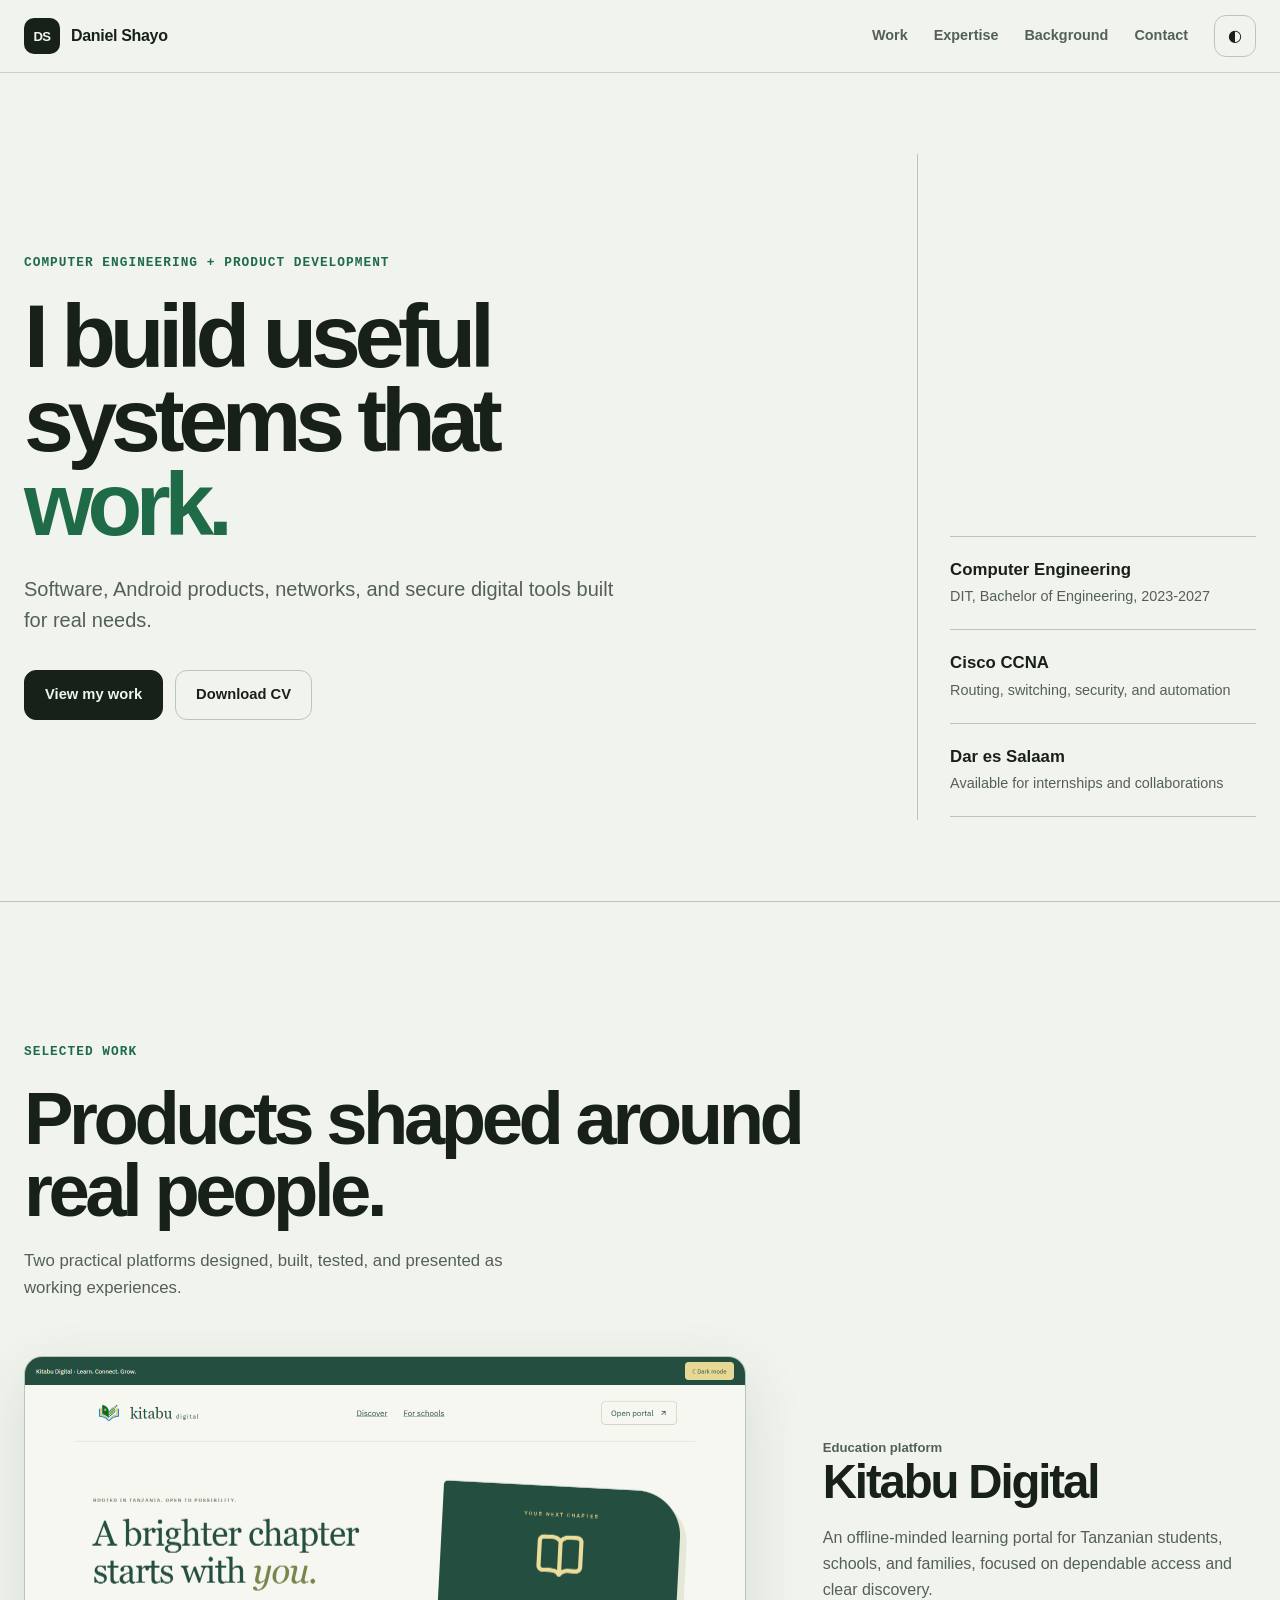
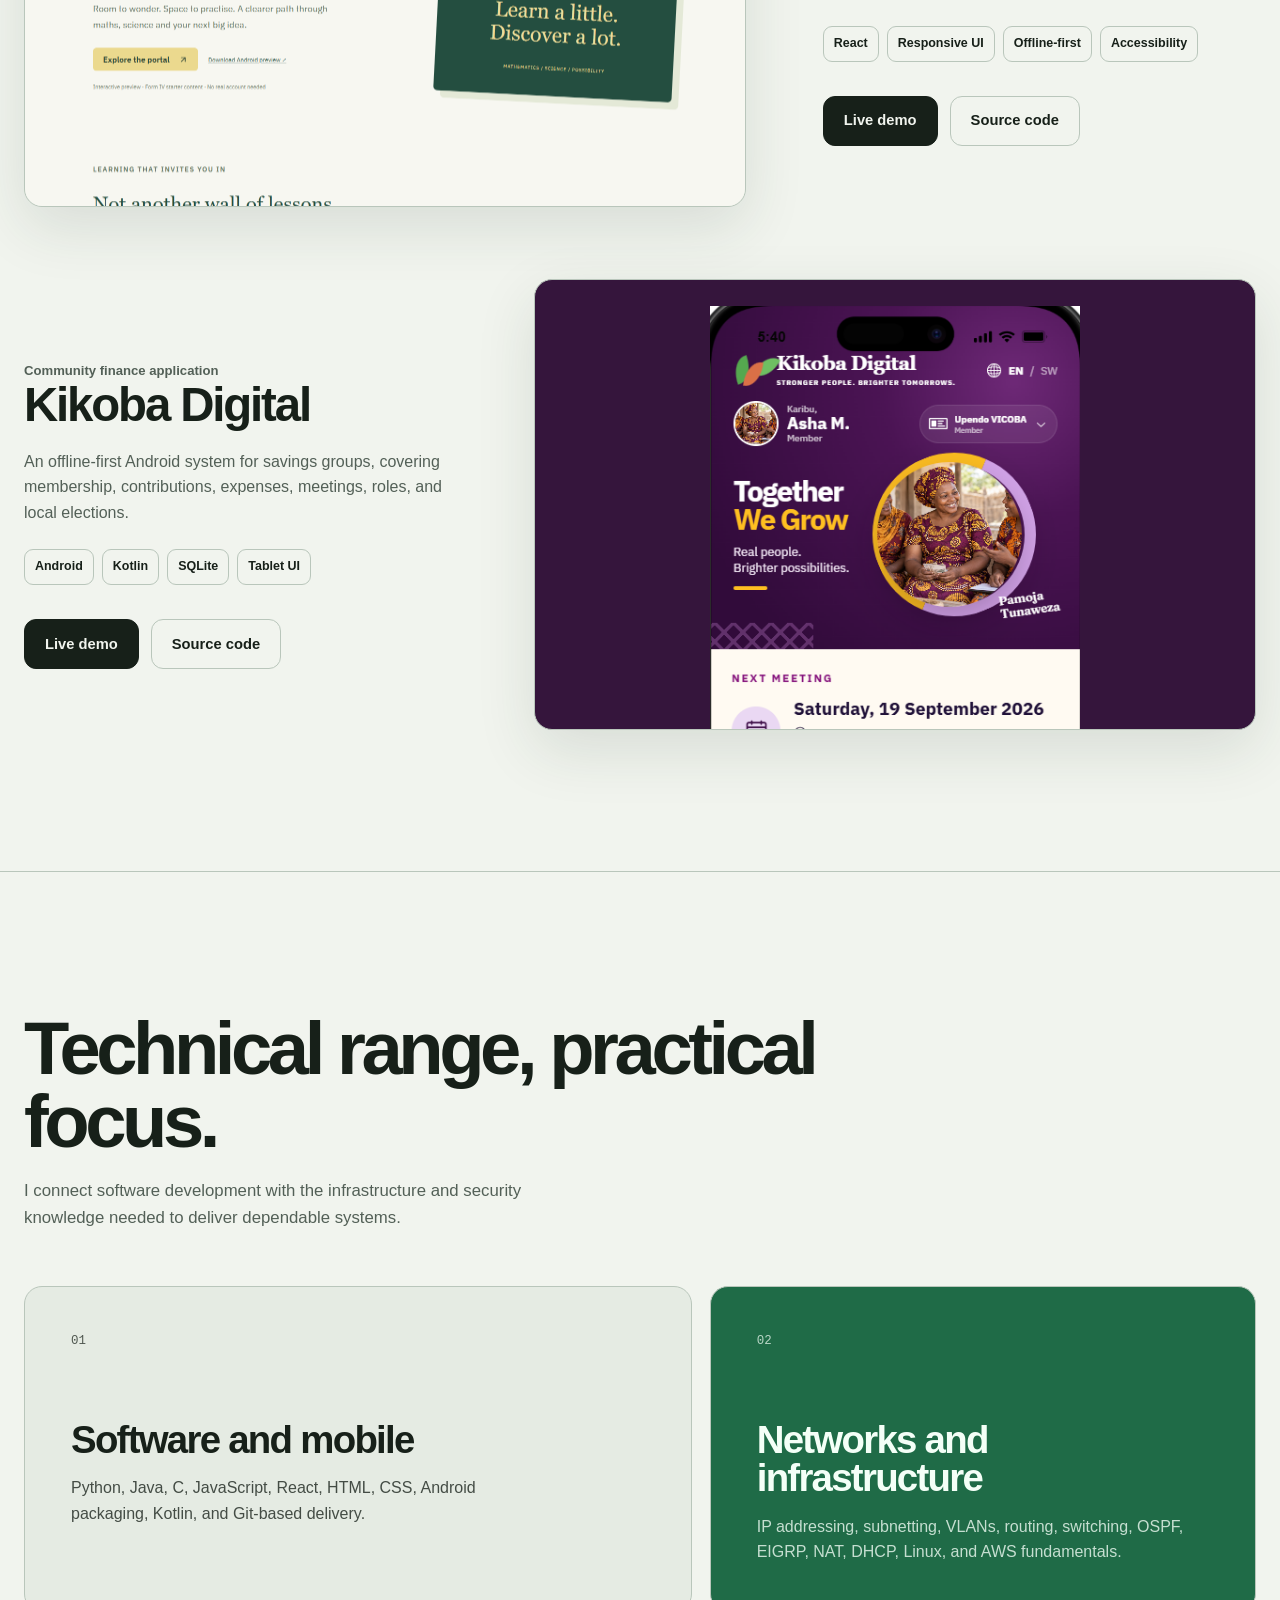
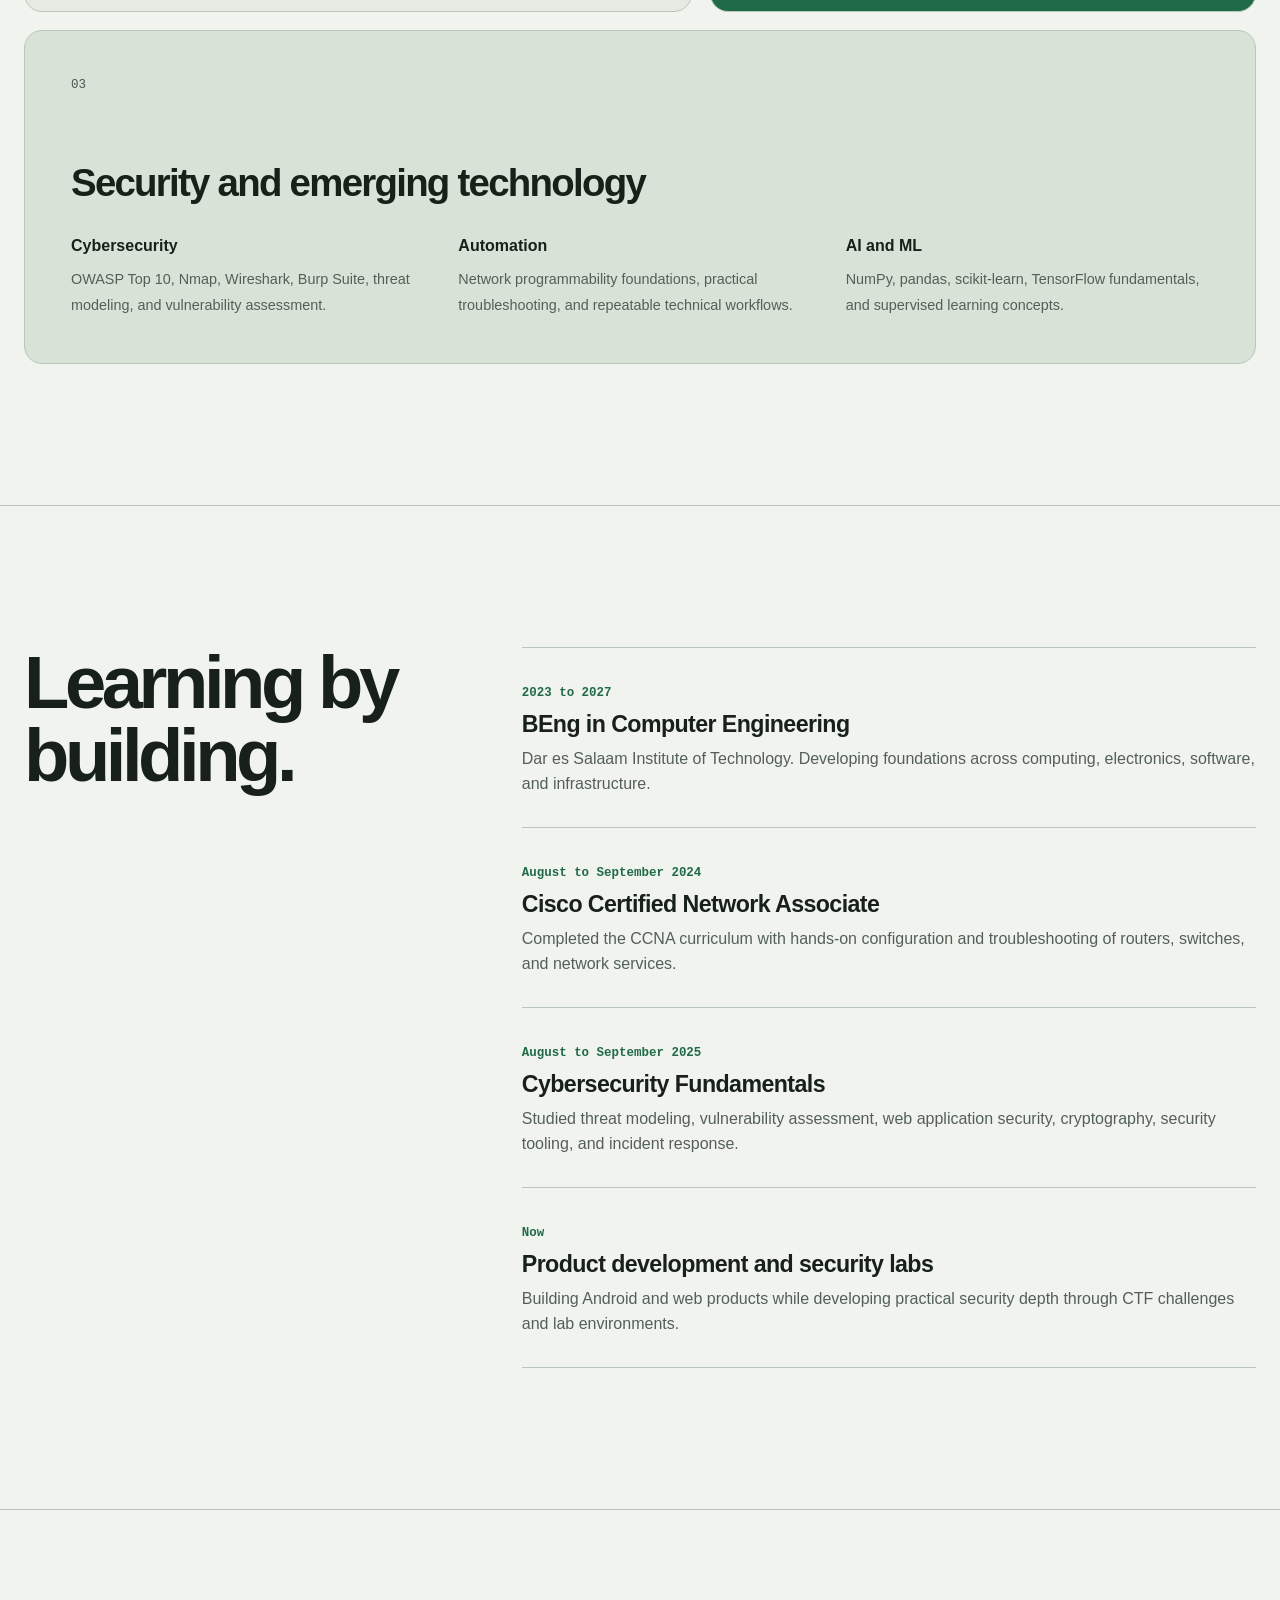
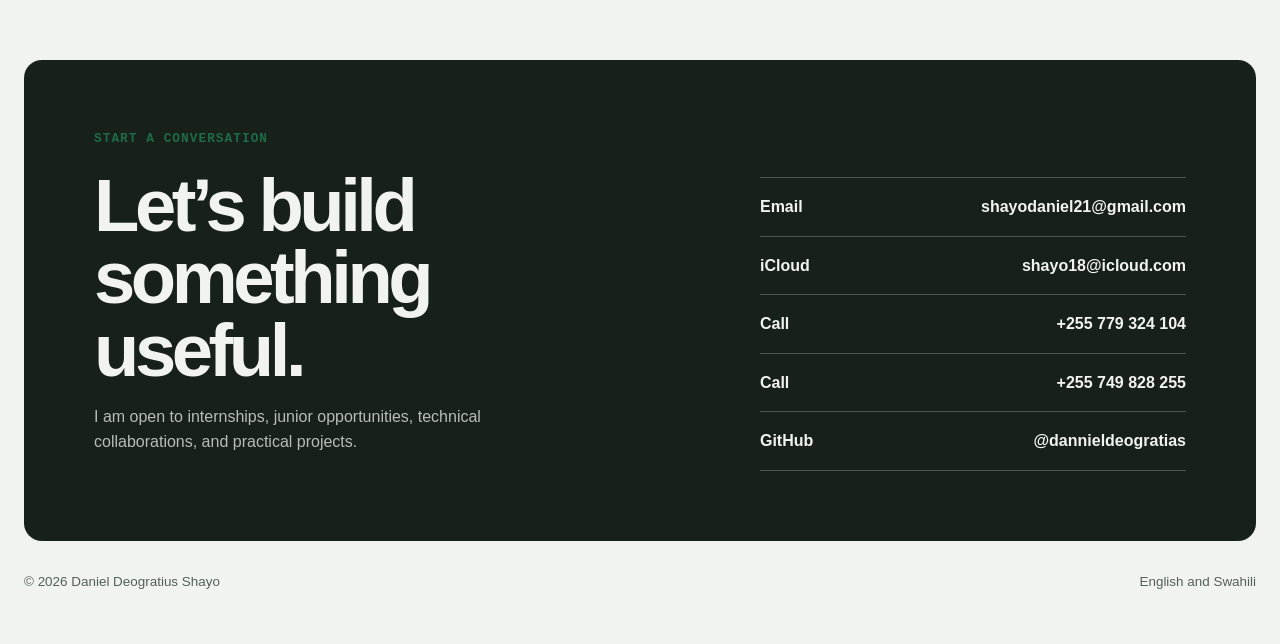
==== index.html @ 4afc595a "Redesign portfolio around engineering experience" ====
<!doctype html>
<html lang="en">
<head>
  <meta charset="utf-8">
  <meta name="viewport" content="width=device-width,initial-scale=1">
  <meta name="description" content="Portfolio of Daniel Deogratius Shayo, a Computer Engineering student building practical software, Android products, networks, and secure digital systems in Tanzania.">
  <meta name="theme-color" content="#f1f4ee">
  <meta property="og:title" content="Daniel Shayo | Computer Engineer and Product Builder">
  <meta property="og:description" content="Practical software, Android products, networking, and cybersecurity work from Tanzania.">
  <meta property="og:type" content="website">
  <meta property="og:url" content="https://dannieldeogratias.github.io/">
  <meta property="og:image" content="https://dannieldeogratias.github.io/assets/kitabu-preview.png">
  <title>Daniel Shayo | Computer Engineer and Product Builder</title>
  <link rel="stylesheet" href="styles.css">
  <script type="application/ld+json">{"@context":"https://schema.org","@type":"Person","name":"Daniel Deogratius Shayo","url":"https://dannieldeogratias.github.io/","email":"mailto:shayodaniel21@gmail.com","telephone":"+255749828255","jobTitle":"Computer Engineering Student","alumniOf":{"@type":"CollegeOrUniversity","name":"Dar es Salaam Institute of Technology"},"sameAs":["https://github.com/dannieldeogratias"],"knowsAbout":["Computer Engineering","Software Development","Android Development","Computer Networking","Cybersecurity","CCNA"]}</script>
</head>
<body>
  <a class="skip-link" href="#main">Skip to content</a>
  <header class="site-header">
    <nav class="nav shell" aria-label="Primary navigation">
      <a class="wordmark" href="#top" aria-label="Daniel Shayo, home"><span class="monogram" aria-hidden="true">DS</span><span>Daniel Shayo</span></a>
      <div class="nav-links">
        <a href="#work">Work</a><a href="#expertise">Expertise</a><a href="#background">Background</a><a class="nav-contact" href="#contact">Contact</a>
        <button class="theme-toggle" type="button" aria-label="Switch color theme" title="Switch color theme"><span aria-hidden="true">◐</span></button>
      </div>
    </nav>
  </header>

  <main id="main">
    <section class="hero shell" id="top">
      <div class="hero-copy reveal">
        <p class="kicker">Computer Engineering + Product Development</p>
        <h1>I build useful systems that <span>work.</span></h1>
        <p class="hero-summary">Software, Android products, networks, and secure digital tools built for real needs.</p>
        <div class="actions"><a class="button primary" href="#work">View my work</a><a class="button secondary" href="assets/Daniel-Shayo-CV.pdf" download>Download CV</a></div>
      </div>
      <aside class="hero-facts reveal" aria-label="Profile highlights">
        <div class="fact"><strong>Computer Engineering</strong><span>DIT, Bachelor of Engineering, 2023-2027</span></div>
        <div class="fact"><strong>Cisco CCNA</strong><span>Routing, switching, security, and automation</span></div>
        <div class="fact"><strong>Dar es Salaam</strong><span>Available for internships and collaborations</span></div>
      </aside>
    </section>

    <section class="section work" id="work"><div class="shell">
      <header class="section-heading reveal"><p class="kicker">Selected work</p><h2>Products shaped around real people.</h2><p>Two practical platforms designed, built, tested, and presented as working experiences.</p></header>
      <div class="project-list">
        <article class="project reveal">
          <a class="project-media" href="https://dannieldeogratias.github.io/kitabu-digital-demo/" aria-label="Open the Kitabu Digital live demo"><img src="assets/kitabu-preview.png" alt="Kitabu Digital learning platform shown on desktop and mobile screens" width="1600" height="1000" loading="lazy"></a>
          <div class="project-copy"><p class="project-type">Education platform</p><h3>Kitabu Digital</h3><p>An offline-minded learning portal for Tanzanian students, schools, and families, focused on dependable access and clear discovery.</p><ul class="project-skills" aria-label="Kitabu Digital technologies"><li>React</li><li>Responsive UI</li><li>Offline-first</li><li>Accessibility</li></ul><div class="actions"><a class="button primary" href="https://dannieldeogratias.github.io/kitabu-digital-demo/">Live demo</a><a class="button secondary" href="https://github.com/dannieldeogratias/kitabu-digital-demo">Source code</a></div></div>
        </article>
        <article class="project reveal">
          <a class="project-media phone" href="https://dannieldeogratias.github.io/kikoba-digital-demo/" aria-label="Open the Kikoba Digital live demo"><img src="assets/kikoba-preview.png" alt="Kikoba Digital community savings application on a tablet" width="1600" height="1000" loading="lazy"></a>
          <div class="project-copy"><p class="project-type">Community finance application</p><h3>Kikoba Digital</h3><p>An offline-first Android system for savings groups, covering membership, contributions, expenses, meetings, roles, and local elections.</p><ul class="project-skills" aria-label="Kikoba Digital technologies"><li>Android</li><li>Kotlin</li><li>SQLite</li><li>Tablet UI</li></ul><div class="actions"><a class="button primary" href="https://dannieldeogratias.github.io/kikoba-digital-demo/">Live demo</a><a class="button secondary" href="https://github.com/dannieldeogratias/kikoba-digital-demo">Source code</a></div></div>
        </article>
      </div>
    </div></section>

    <section class="section capabilities" id="expertise"><div class="shell">
      <header class="section-heading reveal"><h2>Technical range, practical focus.</h2><p>I connect software development with the infrastructure and security knowledge needed to deliver dependable systems.</p></header>
      <div class="capability-grid">
        <article class="capability reveal"><p class="capability-number">01</p><h3>Software and mobile</h3><p>Python, Java, C, JavaScript, React, HTML, CSS, Android packaging, Kotlin, and Git-based delivery.</p></article>
        <article class="capability reveal"><p class="capability-number">02</p><h3>Networks and infrastructure</h3><p>IP addressing, subnetting, VLANs, routing, switching, OSPF, EIGRP, NAT, DHCP, Linux, and AWS fundamentals.</p></article>
        <article class="capability reveal"><p class="capability-number">03</p><h3>Security and emerging technology</h3><div class="skill-groups"><div><strong>Cybersecurity</strong><span>OWASP Top 10, Nmap, Wireshark, Burp Suite, threat modeling, and vulnerability assessment.</span></div><div><strong>Automation</strong><span>Network programmability foundations, practical troubleshooting, and repeatable technical workflows.</span></div><div><strong>AI and ML</strong><span>NumPy, pandas, scikit-learn, TensorFlow fundamentals, and supervised learning concepts.</span></div></div></article>
      </div>
    </div></section>

    <section class="section background" id="background"><div class="shell background-grid">
      <div class="background-intro reveal"><h2>Learning by building.</h2></div>
      <div class="timeline reveal">
        <article class="timeline-item"><time datetime="2023">2023 to 2027</time><h3>BEng in Computer Engineering</h3><p>Dar es Salaam Institute of Technology. Developing foundations across computing, electronics, software, and infrastructure.</p></article>
        <article class="timeline-item"><time datetime="2024-08">August to September 2024</time><h3>Cisco Certified Network Associate</h3><p>Completed the CCNA curriculum with hands-on configuration and troubleshooting of routers, switches, and network services.</p></article>
        <article class="timeline-item"><time datetime="2025-08">August to September 2025</time><h3>Cybersecurity Fundamentals</h3><p>Studied threat modeling, vulnerability assessment, web application security, cryptography, security tooling, and incident response.</p></article>
        <article class="timeline-item"><time datetime="2026">Now</time><h3>Product development and security labs</h3><p>Building Android and web products while developing practical security depth through CTF challenges and lab environments.</p></article>
      </div>
    </div></section>

    <section class="contact" id="contact"><div class="shell">
      <div class="contact-panel reveal">
        <div><p class="kicker">Start a conversation</p><h2>Let’s build something useful.</h2><p>I am open to internships, junior opportunities, technical collaborations, and practical projects.</p></div>
        <div class="contact-links"><a href="mailto:shayodaniel21@gmail.com">Email <span>shayodaniel21@gmail.com</span></a><a href="mailto:shayo18@icloud.com">iCloud <span>shayo18@icloud.com</span></a><a href="tel:+255779324104">Call <span>+255 779 324 104</span></a><a href="tel:+255749828255">Call <span>+255 749 828 255</span></a><a href="https://github.com/dannieldeogratias">GitHub <span>@dannieldeogratias</span></a></div>
      </div>
      <footer><span>© <span id="year">2026</span> Daniel Deogratius Shayo</span><span>English and Swahili</span></footer>
    </div></section>
  </main>
  <script src="script.js"></script>
</body>
</html>
---- styles.css ----
:root{color-scheme:light dark;--bg:#f1f4ee;--surface:#e5ebe3;--strong:#d8e2d7;--ink:#172019;--muted:#536057;--line:#b9c6bb;--accent:#1f6b47;--accent-ink:#f4fff7;--focus:#b14a27;--shadow:0 20px 60px rgba(31,55,39,.12);--radius:18px;--max:1240px}
@media(prefers-color-scheme:dark){:root{--bg:#121613;--surface:#1a211c;--strong:#222c25;--ink:#eef4ef;--muted:#abb9ae;--line:#354239;--accent:#62b786;--accent-ink:#0d1d13;--focus:#ef8b63;--shadow:0 20px 60px rgba(0,0,0,.26)}}
[data-theme=light]{color-scheme:light;--bg:#f1f4ee;--surface:#e5ebe3;--strong:#d8e2d7;--ink:#172019;--muted:#536057;--line:#b9c6bb;--accent:#1f6b47;--accent-ink:#f4fff7;--focus:#b14a27;--shadow:0 20px 60px rgba(31,55,39,.12)}
[data-theme=dark]{color-scheme:dark;--bg:#121613;--surface:#1a211c;--strong:#222c25;--ink:#eef4ef;--muted:#abb9ae;--line:#354239;--accent:#62b786;--accent-ink:#0d1d13;--focus:#ef8b63;--shadow:0 20px 60px rgba(0,0,0,.26)}
*{box-sizing:border-box}html{scroll-behavior:smooth}body{margin:0;overflow-x:hidden;background:var(--bg);color:var(--ink);font:16px/1.6 Aptos,"Segoe UI Variable","Segoe UI",sans-serif;transition:background-color .25s,color .25s}button,a{font:inherit}a{color:inherit}img{display:block;max-width:100%}::selection{background:var(--accent);color:var(--accent-ink)}:focus-visible{outline:3px solid var(--focus);outline-offset:4px}.shell{width:min(var(--max),calc(100% - 48px));margin:auto}.skip-link{position:fixed;top:12px;left:12px;z-index:10;transform:translateY(-160%);padding:10px 14px;border-radius:10px;background:var(--ink);color:var(--bg)}.skip-link:focus{transform:none}
.site-header{position:sticky;top:0;z-index:5;border-bottom:1px solid color-mix(in srgb,var(--line) 72%,transparent);background:color-mix(in srgb,var(--bg) 88%,transparent);backdrop-filter:blur(16px);-webkit-backdrop-filter:blur(16px)}.nav{min-height:72px;display:flex;align-items:center;justify-content:space-between;gap:24px}.wordmark{display:inline-flex;align-items:center;gap:11px;font-weight:760;letter-spacing:-.02em;text-decoration:none;white-space:nowrap}.monogram{display:grid;width:36px;height:36px;place-items:center;border-radius:10px;background:var(--ink);color:var(--bg);font-size:.82rem;letter-spacing:-.05em}.nav-links{display:flex;align-items:center;gap:26px}.nav-links a{color:var(--muted);font-size:.9rem;font-weight:650;text-decoration:none}.nav-links a:hover{color:var(--ink)}.theme-toggle{display:grid;width:42px;height:42px;place-items:center;border:1px solid var(--line);border-radius:12px;background:transparent;color:var(--ink);cursor:pointer}.theme-toggle:hover{background:var(--surface)}
.hero{min-height:calc(100dvh - 72px);display:grid;grid-template-columns:minmax(0,1.4fr) minmax(300px,.6fr);align-items:center;gap:clamp(52px,8vw,120px);padding:clamp(64px,9vh,96px) 0}.hero-copy{max-width:780px}.kicker{margin:0 0 22px;color:var(--accent);font:700 .8rem/1.4 "Cascadia Code",Consolas,monospace;letter-spacing:.08em;text-transform:uppercase}h1,h2,h3,p{text-wrap:pretty}h1{max-width:12ch;margin:0;font-size:clamp(3.35rem,7vw,6.8rem);font-weight:760;letter-spacing:-.07em;line-height:.94}h1 span{color:var(--accent)}.hero-summary{max-width:55ch;margin:28px 0 0;color:var(--muted);font-size:clamp(1.05rem,1.8vw,1.25rem);line-height:1.55}.actions{display:flex;flex-wrap:wrap;gap:12px;margin-top:34px}.button{display:inline-flex;min-height:50px;align-items:center;justify-content:center;padding:0 20px;border:1px solid var(--ink);border-radius:12px;font-size:.92rem;font-weight:720;text-decoration:none;white-space:nowrap;transition:transform .2s,background-color .2s,color .2s}.button:hover{transform:translateY(-2px)}.button:active{transform:translateY(1px)}.button.primary{background:var(--ink);color:var(--bg)}.button.secondary{border-color:var(--line)}.button.secondary:hover{background:var(--surface)}.hero-facts{align-self:stretch;display:flex;flex-direction:column;justify-content:flex-end;border-left:1px solid var(--line);padding:0 0 3px 32px}.fact{padding:20px 0;border-bottom:1px solid var(--line)}.fact:first-child{border-top:1px solid var(--line)}.fact strong{display:block;font-size:1.05rem}.fact span{color:var(--muted);font-size:.9rem}
section{scroll-margin-top:92px}.section{padding:clamp(82px,11vw,150px) 0}.section-heading{max-width:800px;margin-bottom:54px}h2{margin:0;font-size:clamp(2.6rem,5.8vw,5.3rem);font-weight:730;letter-spacing:-.06em;line-height:.98}.section-heading>p:last-child{max-width:58ch;margin:20px 0 0;color:var(--muted);font-size:1.05rem}.work,.capabilities,.background{border-top:1px solid var(--line)}.project-list{display:grid;gap:72px}.project{display:grid;grid-template-columns:minmax(0,1.25fr) minmax(320px,.75fr);gap:clamp(32px,6vw,78px);align-items:center}.project:nth-child(even){grid-template-columns:minmax(320px,.75fr) minmax(0,1.25fr)}.project:nth-child(even) .project-media{order:2}.project-media{overflow:hidden;border:1px solid var(--line);border-radius:var(--radius);background:var(--strong);box-shadow:var(--shadow);aspect-ratio:16/10}.project-media img{width:100%;height:100%;object-fit:cover;object-position:top}.project-media.phone{display:grid;place-items:center;background:#35153c}.project-media.phone img{width:auto;height:94%;object-fit:contain}.project-type{margin:0 0 12px;color:var(--accent);font-size:.82rem;font-weight:740}h3{margin:0;font-size:clamp(2rem,3.7vw,3.35rem);letter-spacing:-.045em;line-height:1}.project-copy>p{margin:20px 0 0;color:var(--muted)}.project-skills{display:flex;flex-wrap:wrap;gap:8px;margin:24px 0 0;padding:0;list-style:none}.project-skills li{border:1px solid var(--line);border-radius:9px;padding:7px 10px;font-size:.78rem;font-weight:650}
.capability-grid{display:grid;grid-template-columns:1.1fr .9fr;gap:18px}.capability{min-height:260px;padding:clamp(26px,4vw,46px);border:1px solid var(--line);border-radius:var(--radius);background:var(--surface)}.capability:nth-child(2){background:var(--accent);color:var(--accent-ink)}.capability:nth-child(3){grid-column:1/-1;background:var(--strong)}.capability-number{margin:0 0 70px;font:400 .78rem/1.4 "Cascadia Code",Consolas,monospace;opacity:.72}.capability h3{font-size:clamp(1.6rem,3vw,2.65rem)}.capability>p:last-child{max-width:54ch;margin:16px 0 0;opacity:.78}.skill-groups{display:grid;grid-template-columns:repeat(3,1fr);gap:24px;margin-top:30px}.skill-groups strong{display:block;margin-bottom:8px}.skill-groups span{color:var(--muted);font-size:.9rem}
.background-grid{display:grid;grid-template-columns:.7fr 1.3fr;gap:clamp(42px,8vw,110px)}.background-intro h2{position:sticky;top:116px}.timeline-item{padding:30px 0;border-top:1px solid var(--line)}.timeline-item:last-child{border-bottom:1px solid var(--line)}.timeline-item time{color:var(--accent);font:700 .78rem/1.4 "Cascadia Code",Consolas,monospace}.timeline-item h3{margin-top:9px;font-size:1.45rem;letter-spacing:-.025em}.timeline-item p{margin:10px 0 0;color:var(--muted)}
.contact{border-top:1px solid var(--line);padding:clamp(82px,12vw,150px) 0 48px}.contact-panel{display:grid;grid-template-columns:1.15fr .85fr;gap:clamp(40px,7vw,100px);align-items:end;padding:clamp(30px,6vw,70px);border-radius:var(--radius);background:var(--ink);color:var(--bg)}.contact-panel h2{max-width:10ch}.contact-panel>div>p:last-child{max-width:52ch;color:color-mix(in srgb,var(--bg) 74%,transparent)}.contact-links{display:grid}.contact-links a{display:flex;justify-content:space-between;gap:18px;padding:16px 0;border-top:1px solid color-mix(in srgb,var(--bg) 25%,transparent);color:var(--bg);font-weight:650;text-decoration:none;overflow-wrap:anywhere}.contact-links a:last-child{border-bottom:1px solid color-mix(in srgb,var(--bg) 25%,transparent)}.contact-links a:hover{color:var(--accent)}footer{display:flex;justify-content:space-between;gap:24px;padding:30px 0 4px;color:var(--muted);font-size:.84rem}.reveal{opacity:0;transform:translateY(22px);transition:opacity .7s cubic-bezier(.16,1,.3,1),transform .7s cubic-bezier(.16,1,.3,1)}.reveal.visible{opacity:1;transform:none}
@media(max-width:900px){.shell{width:min(100% - 32px,var(--max))}.nav-links a:not(.nav-contact){display:none}.hero{grid-template-columns:1fr;min-height:auto;padding:72px 0 88px}.hero-facts{border-left:0;padding-left:0}.project,.project:nth-child(even){grid-template-columns:1fr;gap:30px}.project:nth-child(even) .project-media{order:0}.capability-grid,.background-grid,.contact-panel{grid-template-columns:1fr}.capability:nth-child(3){grid-column:auto}.background-intro h2{position:static}.skill-groups{grid-template-columns:1fr}}
@media(max-width:560px){.wordmark>span:last-child{display:none}.nav-links{gap:10px}.nav-contact{font-size:.82rem!important}h1{font-size:clamp(3rem,15vw,4.5rem)}.hero-summary{font-size:1rem}.actions{display:grid}.button{width:100%}.project-list{gap:58px}.project-media{aspect-ratio:4/3}.capability{min-height:auto}.capability-number{margin-bottom:45px}.contact-panel{padding:28px 22px}.contact-links a{display:block}.contact-links a span{display:block;margin-top:2px;color:color-mix(in srgb,var(--bg) 70%,transparent);font-weight:450}footer{display:grid}}
@media(prefers-reduced-motion:reduce){html{scroll-behavior:auto}*,*::before,*::after{animation-duration:.01ms!important;animation-iteration-count:1!important;transition-duration:.01ms!important}.reveal{opacity:1;transform:none}}
@media(prefers-reduced-transparency:reduce){.site-header{background:var(--bg);backdrop-filter:none;-webkit-backdrop-filter:none}}
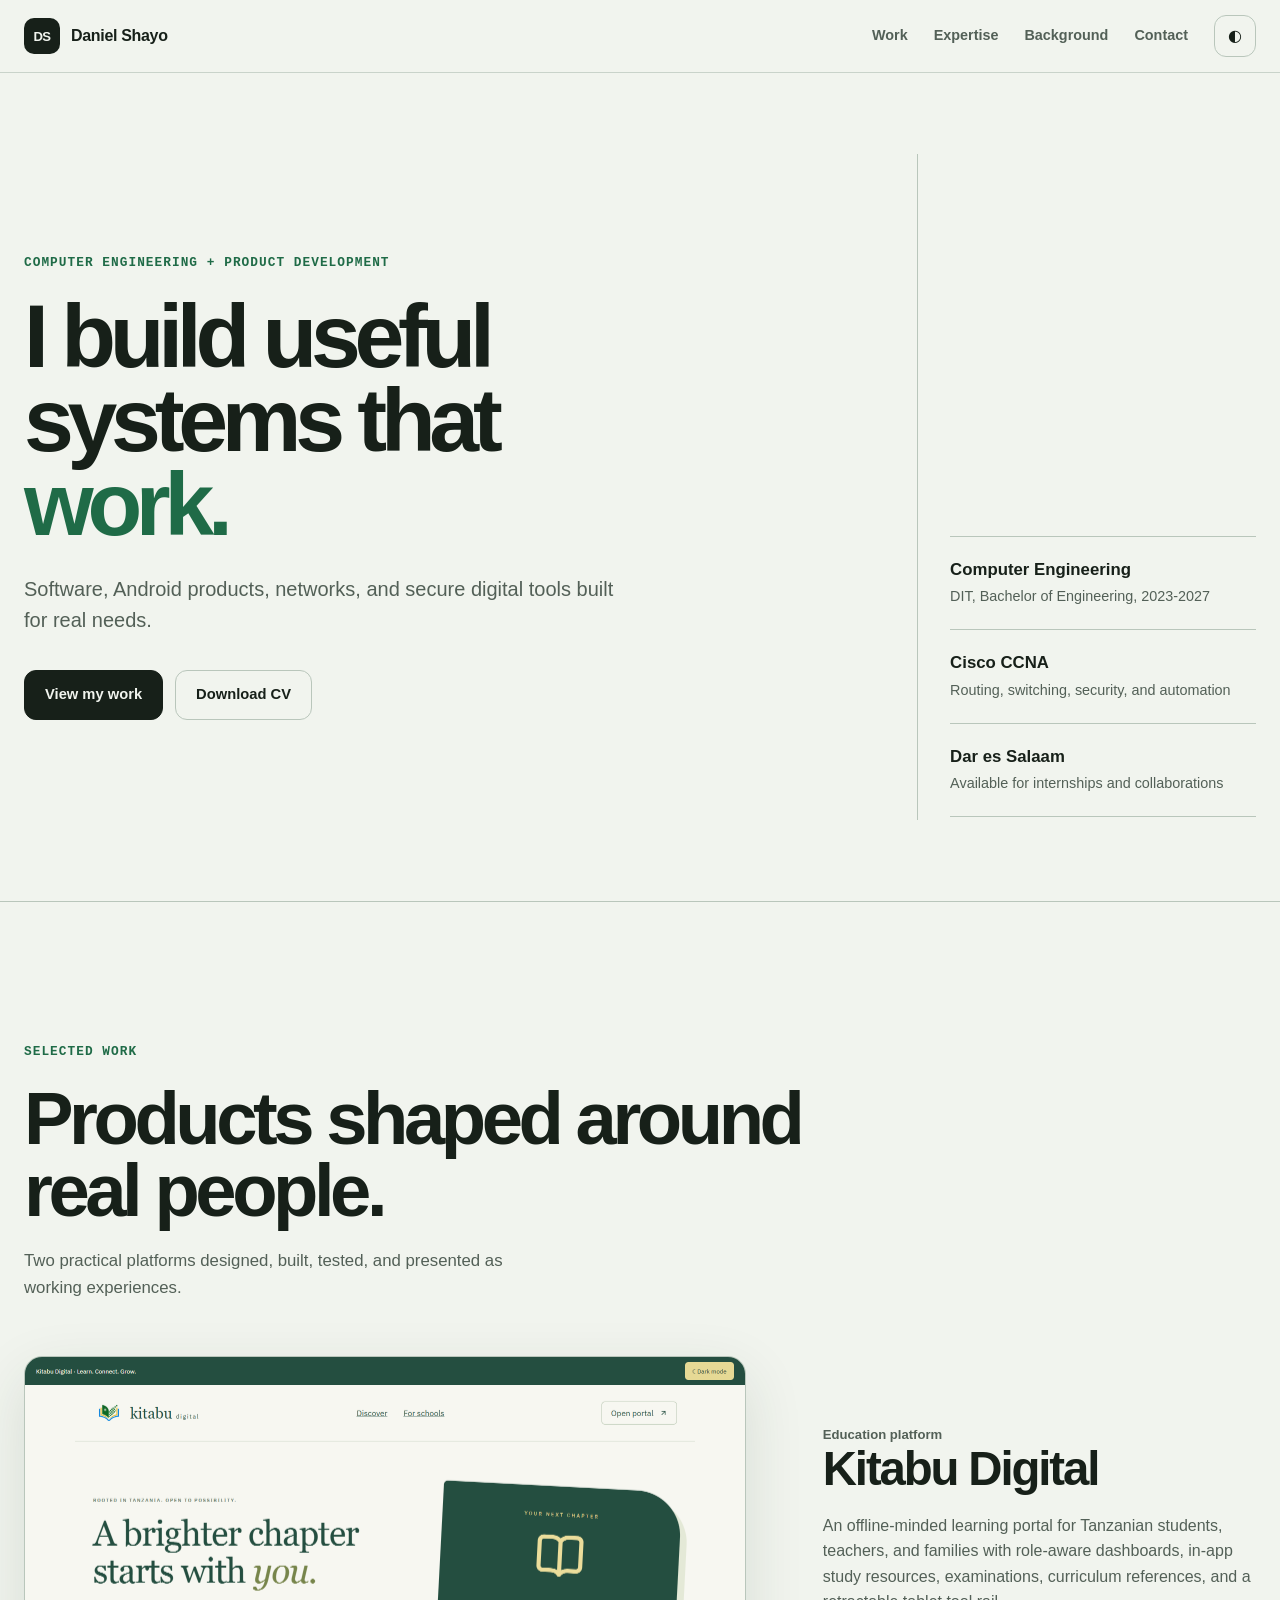
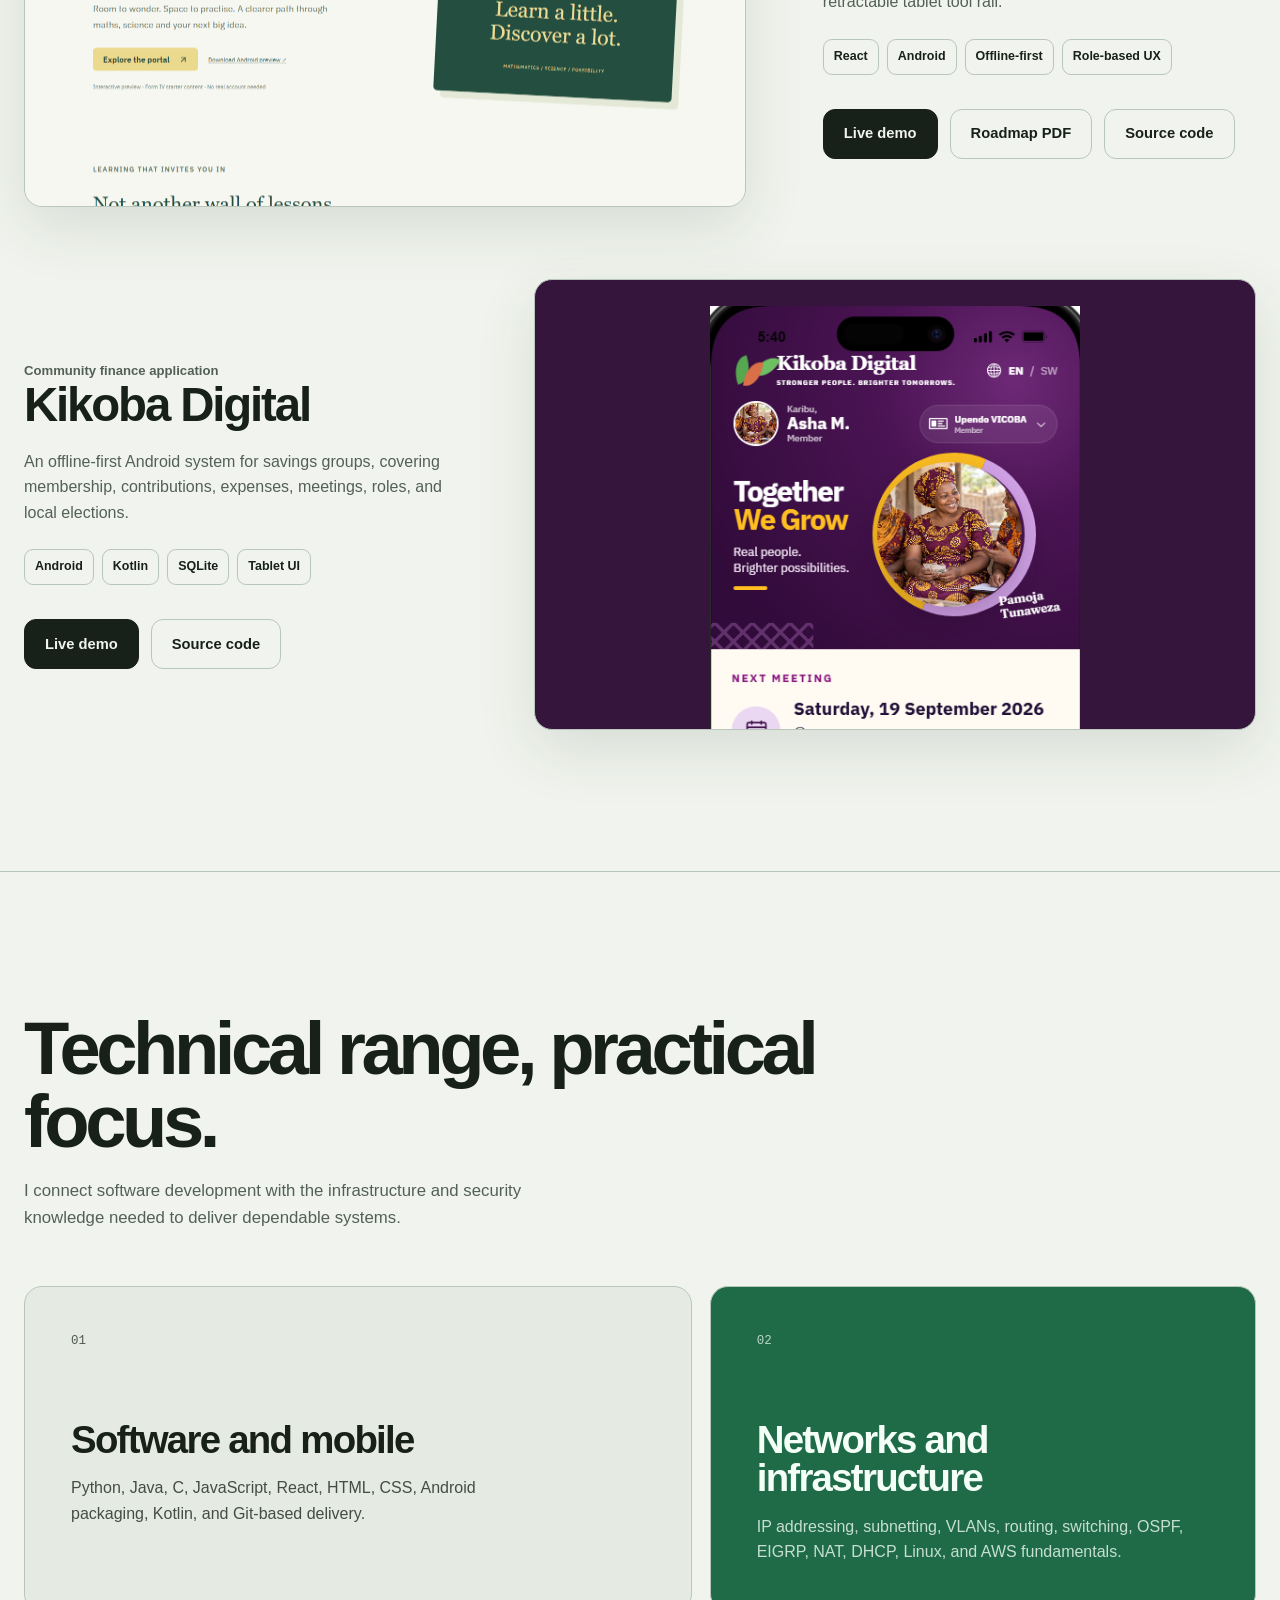
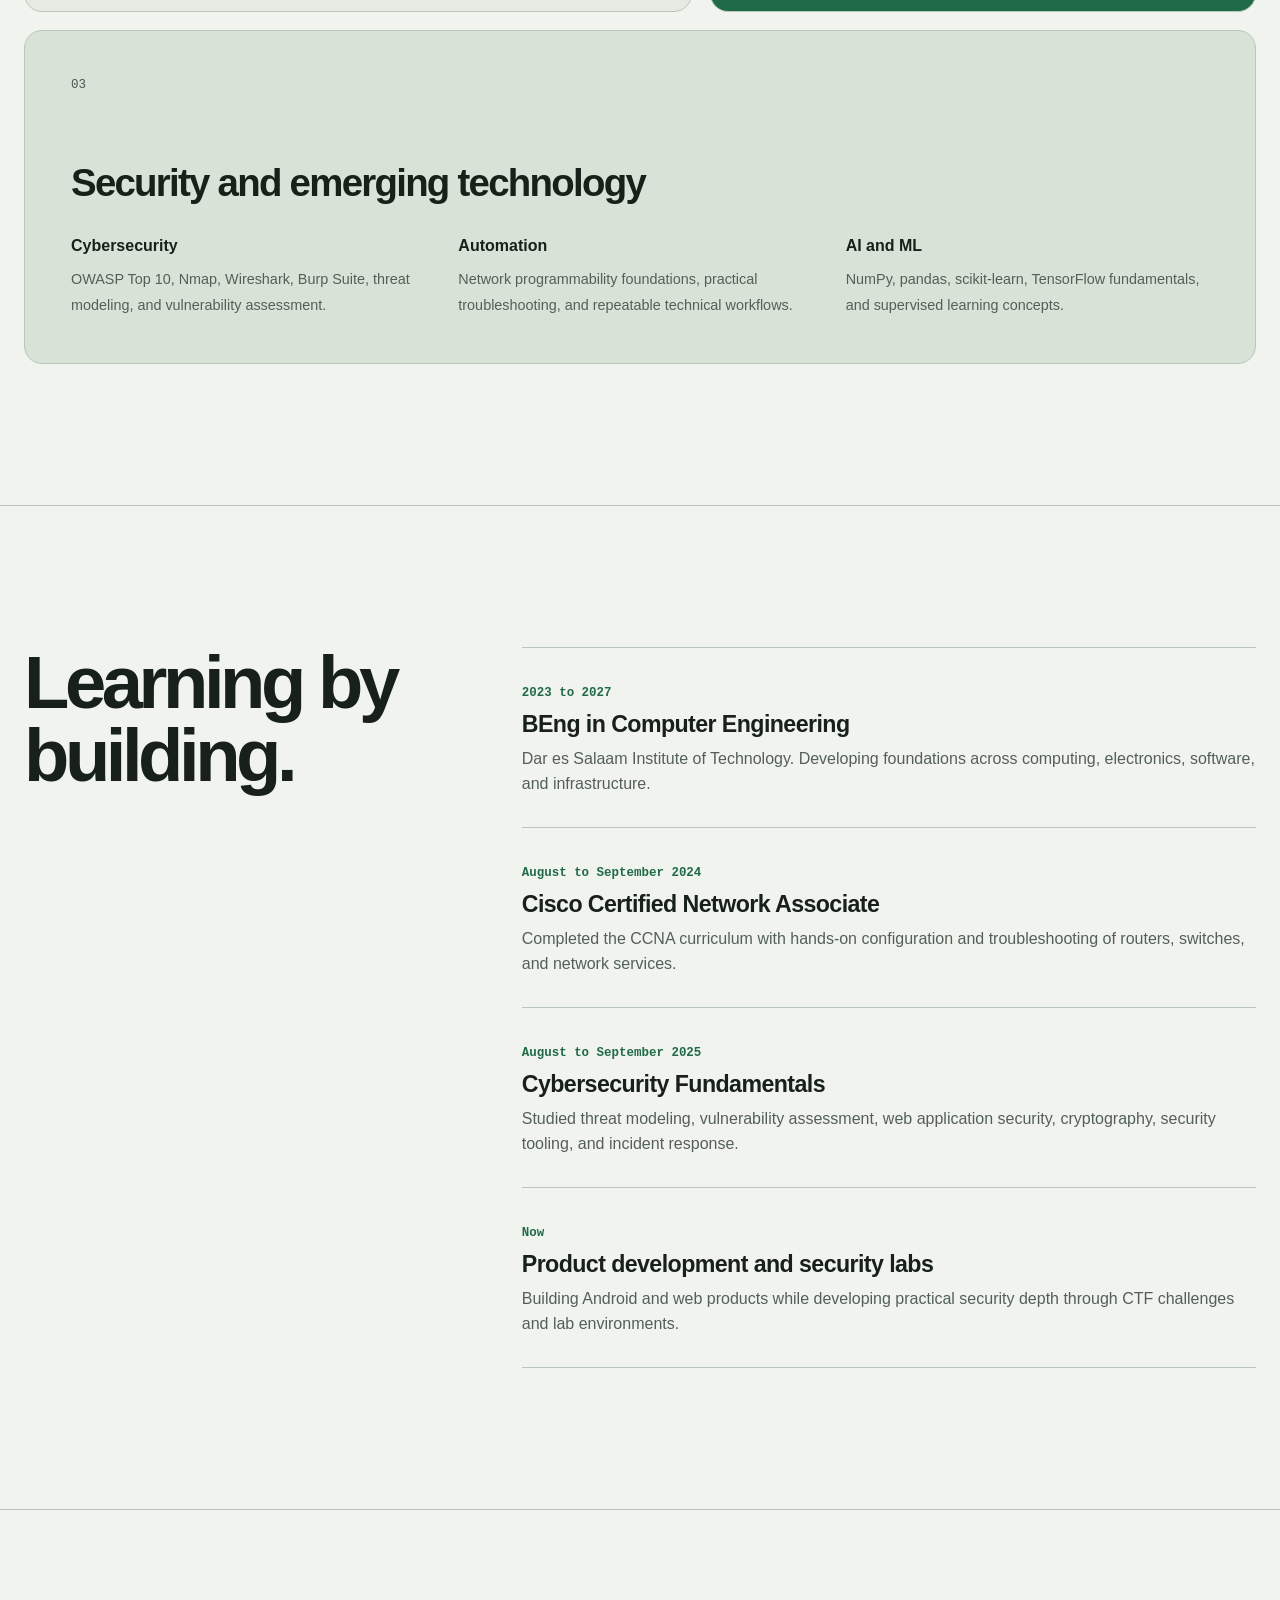
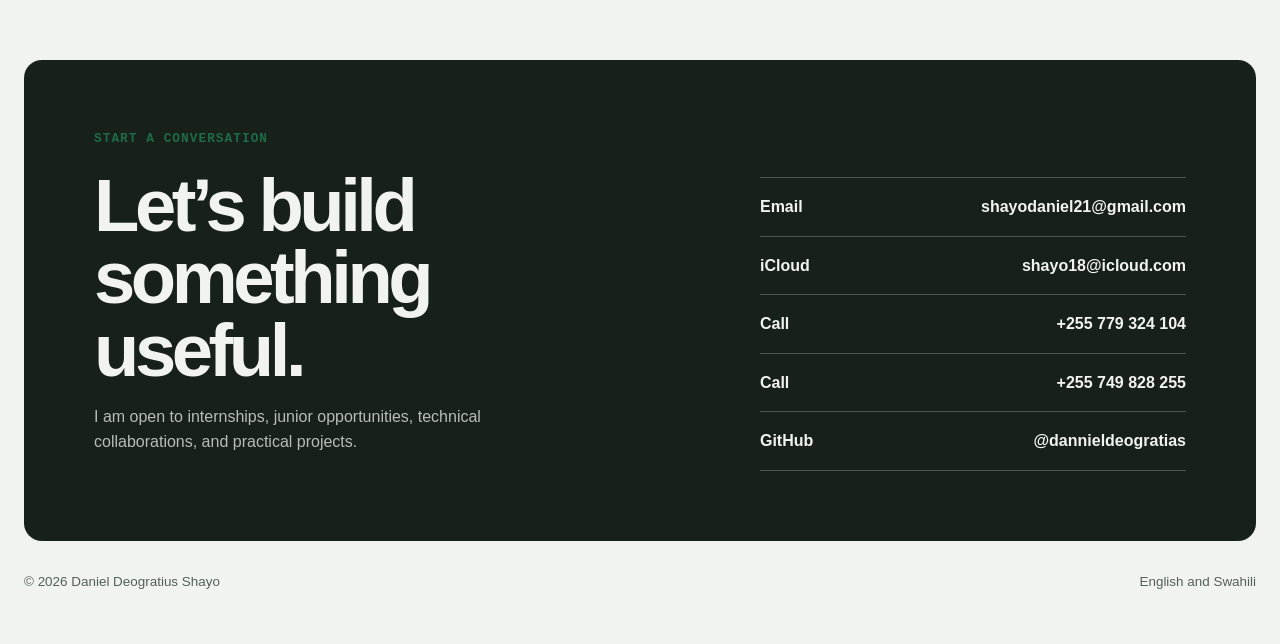
==== commit a471e512: "Update Kitabu Digital portfolio project" ====
--- a/index.html
+++ b/index.html
@@ -46,7 +46,7 @@
       <div class="project-list">
         <article class="project reveal">
           <a class="project-media" href="https://dannieldeogratias.github.io/kitabu-digital-demo/" aria-label="Open the Kitabu Digital live demo"><img src="assets/kitabu-preview.png" alt="Kitabu Digital learning platform shown on desktop and mobile screens" width="1600" height="1000" loading="lazy"></a>
-          <div class="project-copy"><p class="project-type">Education platform</p><h3>Kitabu Digital</h3><p>An offline-minded learning portal for Tanzanian students, schools, and families, focused on dependable access and clear discovery.</p><ul class="project-skills" aria-label="Kitabu Digital technologies"><li>React</li><li>Responsive UI</li><li>Offline-first</li><li>Accessibility</li></ul><div class="actions"><a class="button primary" href="https://dannieldeogratias.github.io/kitabu-digital-demo/">Live demo</a><a class="button secondary" href="https://github.com/dannieldeogratias/kitabu-digital-demo">Source code</a></div></div>
+          <div class="project-copy"><p class="project-type">Education platform</p><h3>Kitabu Digital</h3><p>An offline-minded learning portal for Tanzanian students, teachers, and families with role-aware dashboards, in-app study resources, examinations, curriculum references, and a retractable tablet tool rail.</p><ul class="project-skills" aria-label="Kitabu Digital technologies"><li>React</li><li>Android</li><li>Offline-first</li><li>Role-based UX</li></ul><div class="actions"><a class="button primary" href="https://dannieldeogratias.github.io/kitabu-digital-demo/">Live demo</a><a class="button secondary" href="https://dannieldeogratias.github.io/kitabu-digital-demo/downloads/kitabu-digital-production-roadmap.pdf">Roadmap PDF</a><a class="button secondary" href="https://github.com/dannieldeogratias/kitabu-digital-demo">Source code</a></div></div>
         </article>
         <article class="project reveal">
           <a class="project-media phone" href="https://dannieldeogratias.github.io/kikoba-digital-demo/" aria-label="Open the Kikoba Digital live demo"><img src="assets/kikoba-preview.png" alt="Kikoba Digital community savings application on a tablet" width="1600" height="1000" loading="lazy"></a>
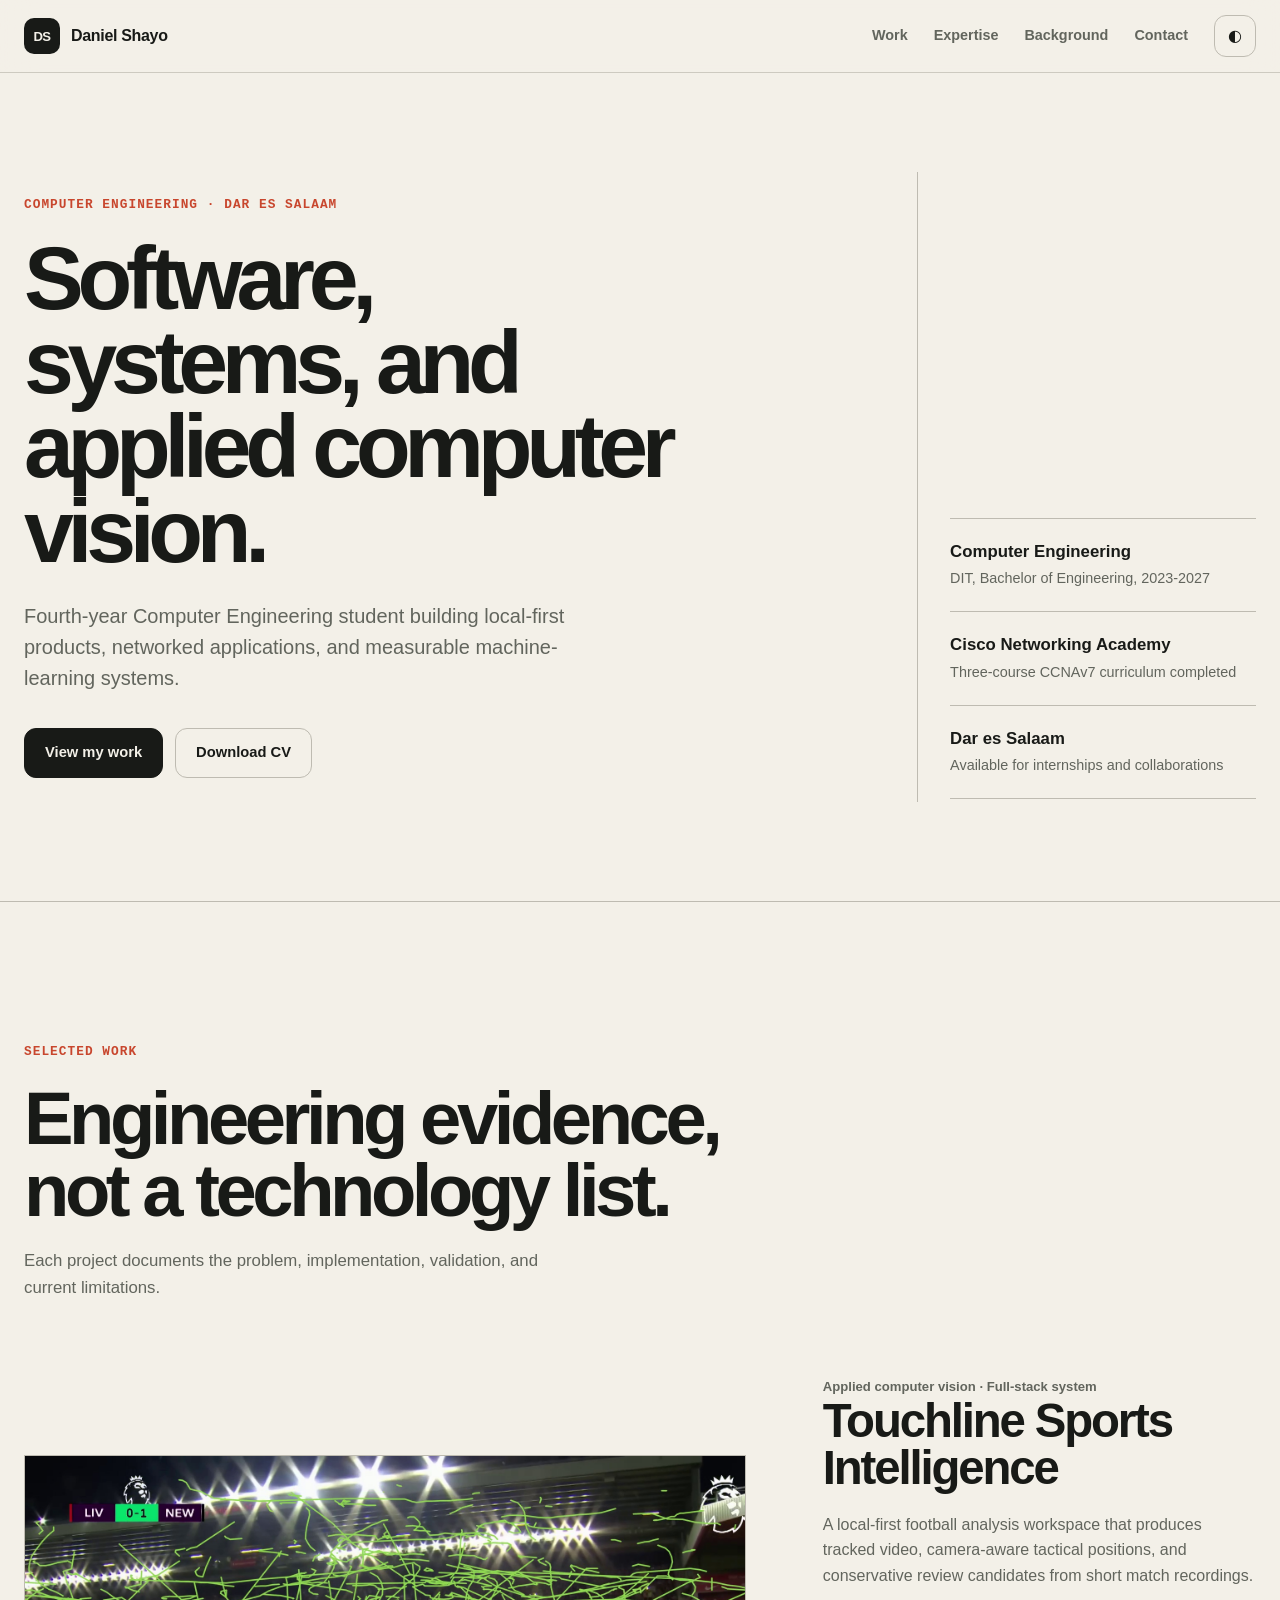
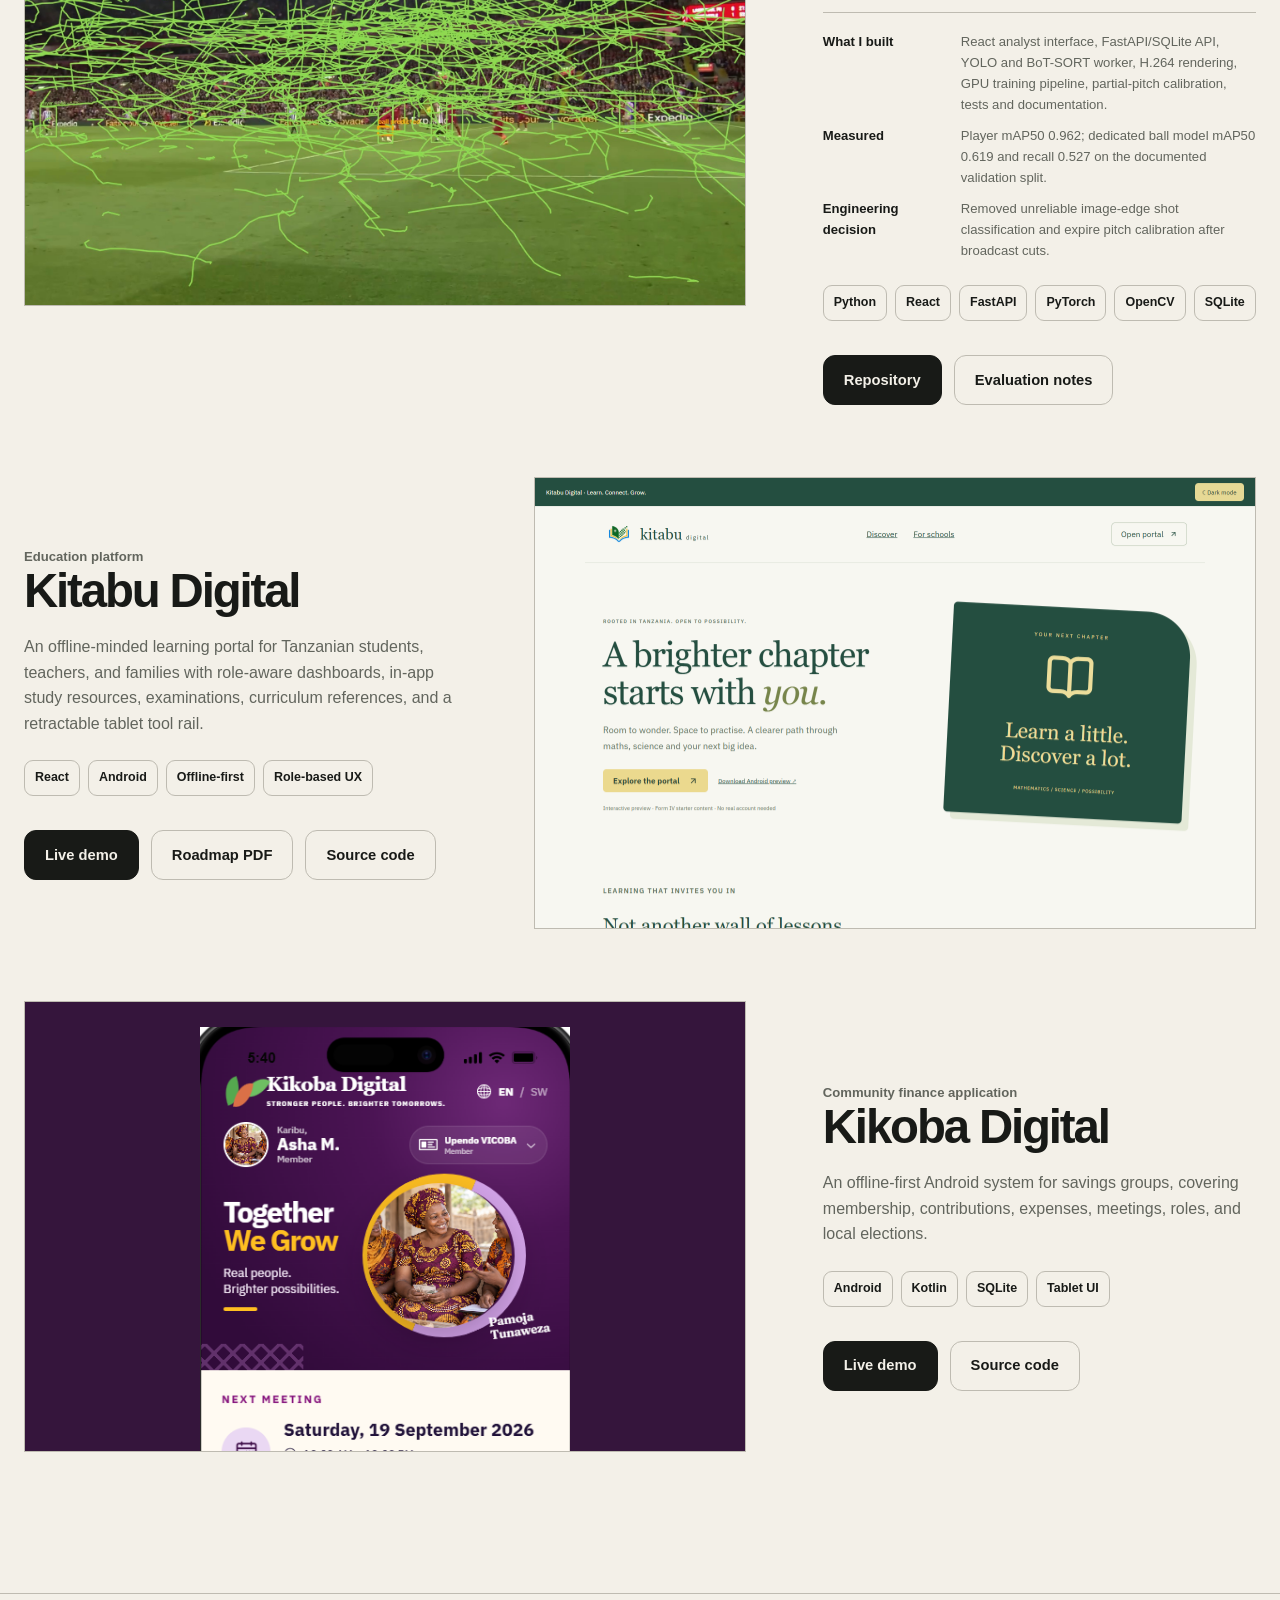
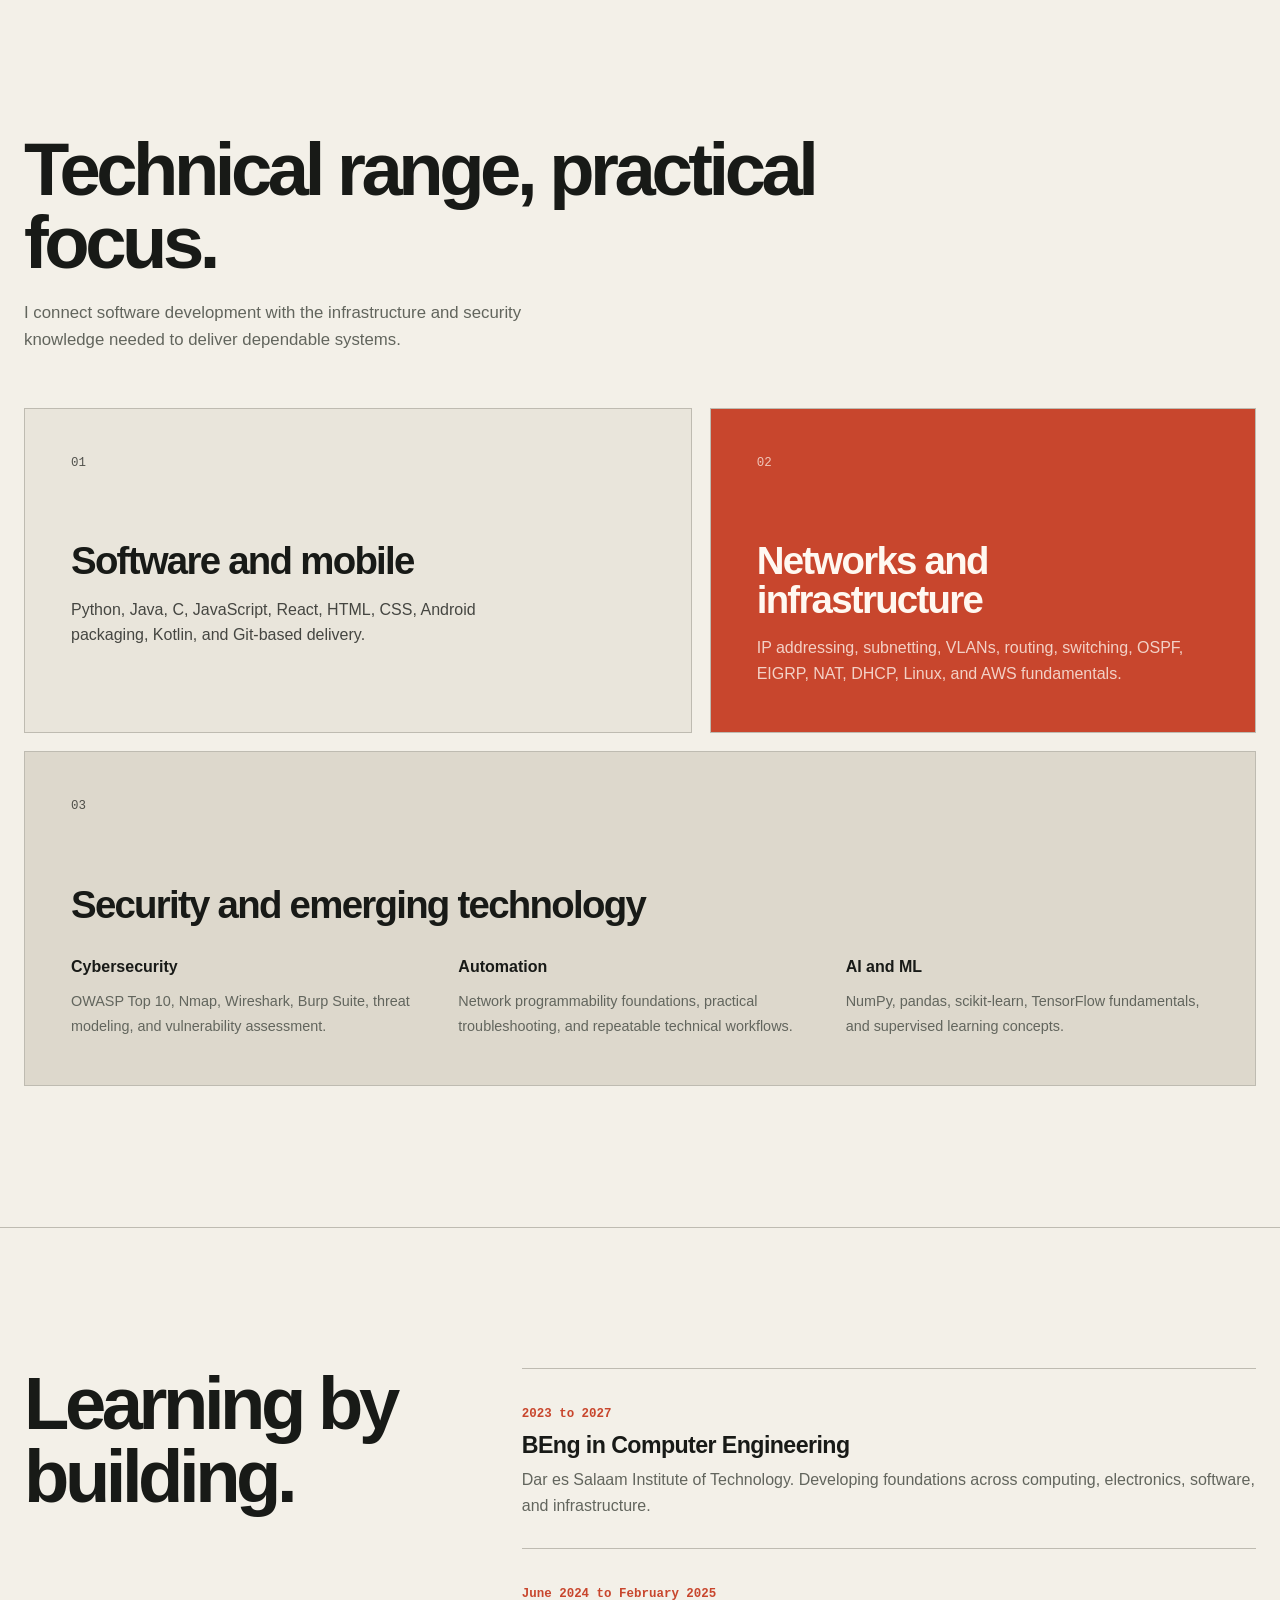
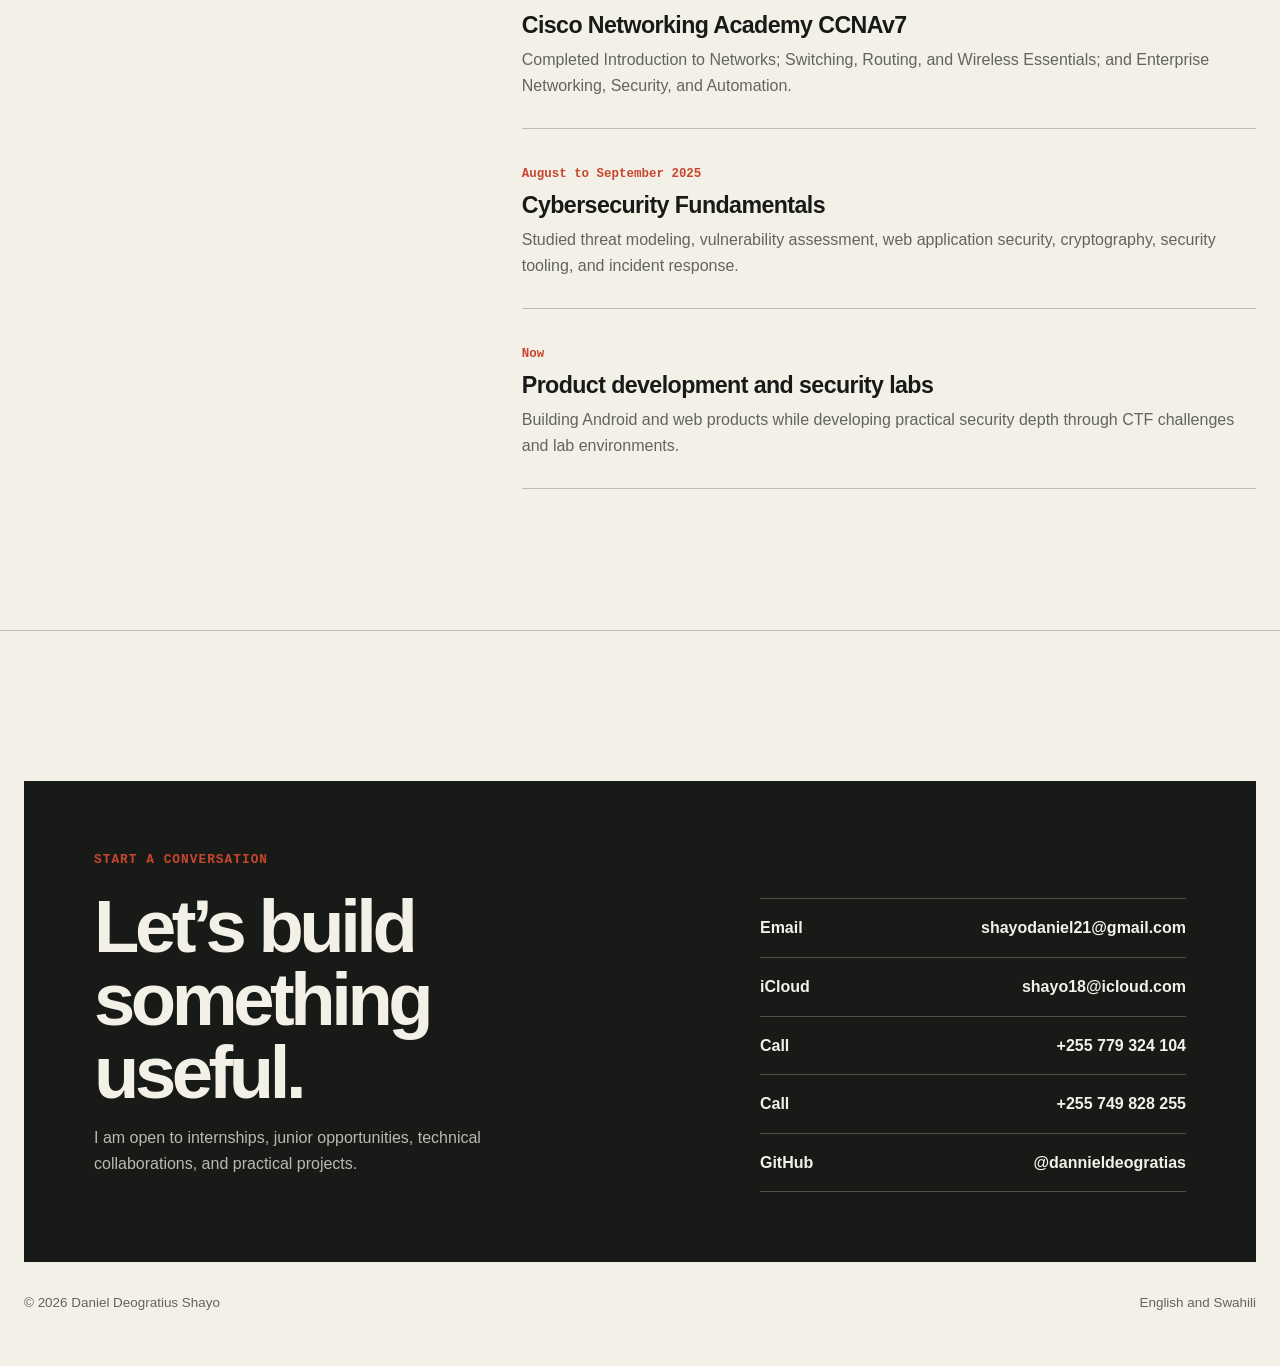
==== commit 3eab9d95: "Redesign portfolio around engineering case studies" ====
--- a/index.html
+++ b/index.html
@@ -1,5 +1,5 @@
 <!doctype html>
-<html lang="en">
+<html lang="en" data-theme="light">
 <head>
   <meta charset="utf-8">
   <meta name="viewport" content="width=device-width,initial-scale=1">
@@ -29,21 +29,25 @@
   <main id="main">
     <section class="hero shell" id="top">
       <div class="hero-copy reveal">
-        <p class="kicker">Computer Engineering + Product Development</p>
-        <h1>I build useful systems that <span>work.</span></h1>
-        <p class="hero-summary">Software, Android products, networks, and secure digital tools built for real needs.</p>
+        <p class="kicker">Computer Engineering · Dar es Salaam</p>
+        <h1>Software, systems, and applied computer vision.</h1>
+        <p class="hero-summary">Fourth-year Computer Engineering student building local-first products, networked applications, and measurable machine-learning systems.</p>
         <div class="actions"><a class="button primary" href="#work">View my work</a><a class="button secondary" href="assets/Daniel-Shayo-CV.pdf" download>Download CV</a></div>
       </div>
       <aside class="hero-facts reveal" aria-label="Profile highlights">
         <div class="fact"><strong>Computer Engineering</strong><span>DIT, Bachelor of Engineering, 2023-2027</span></div>
-        <div class="fact"><strong>Cisco CCNA</strong><span>Routing, switching, security, and automation</span></div>
+        <div class="fact"><strong>Cisco Networking Academy</strong><span>Three-course CCNAv7 curriculum completed</span></div>
         <div class="fact"><strong>Dar es Salaam</strong><span>Available for internships and collaborations</span></div>
       </aside>
     </section>
 
     <section class="section work" id="work"><div class="shell">
-      <header class="section-heading reveal"><p class="kicker">Selected work</p><h2>Products shaped around real people.</h2><p>Two practical platforms designed, built, tested, and presented as working experiences.</p></header>
+      <header class="section-heading reveal"><p class="kicker">Selected work</p><h2>Engineering evidence, not a technology list.</h2><p>Each project documents the problem, implementation, validation, and current limitations.</p></header>
       <div class="project-list">
+        <article class="project reveal">
+          <a class="project-media" href="https://github.com/dannieldeogratias/touchline-sports-intelligence" aria-label="Open the Touchline Sports Intelligence repository"><img src="assets/touchline-tracking.jpg" alt="Football footage with player and ball tracking overlays from Touchline" width="1920" height="1080"></a>
+          <div class="project-copy"><p class="project-type">Applied computer vision · Full-stack system</p><h3>Touchline Sports Intelligence</h3><p>A local-first football analysis workspace that produces tracked video, camera-aware tactical positions, and conservative review candidates from short match recordings.</p><div class="project-evidence"><strong>What I built</strong><span>React analyst interface, FastAPI/SQLite API, YOLO and BoT-SORT worker, H.264 rendering, GPU training pipeline, partial-pitch calibration, tests and documentation.</span><strong>Measured</strong><span>Player mAP50 0.962; dedicated ball model mAP50 0.619 and recall 0.527 on the documented validation split.</span><strong>Engineering decision</strong><span>Removed unreliable image-edge shot classification and expire pitch calibration after broadcast cuts.</span></div><ul class="project-skills" aria-label="Touchline technologies"><li>Python</li><li>React</li><li>FastAPI</li><li>PyTorch</li><li>OpenCV</li><li>SQLite</li></ul><div class="actions"><a class="button primary" href="https://github.com/dannieldeogratias/touchline-sports-intelligence">Repository</a><a class="button secondary" href="https://github.com/dannieldeogratias/touchline-sports-intelligence/blob/main/docs/VISION_BASELINE.md">Evaluation notes</a></div></div>
+        </article>
         <article class="project reveal">
           <a class="project-media" href="https://dannieldeogratias.github.io/kitabu-digital-demo/" aria-label="Open the Kitabu Digital live demo"><img src="assets/kitabu-preview.png" alt="Kitabu Digital learning platform shown on desktop and mobile screens" width="1600" height="1000" loading="lazy"></a>
           <div class="project-copy"><p class="project-type">Education platform</p><h3>Kitabu Digital</h3><p>An offline-minded learning portal for Tanzanian students, teachers, and families with role-aware dashboards, in-app study resources, examinations, curriculum references, and a retractable tablet tool rail.</p><ul class="project-skills" aria-label="Kitabu Digital technologies"><li>React</li><li>Android</li><li>Offline-first</li><li>Role-based UX</li></ul><div class="actions"><a class="button primary" href="https://dannieldeogratias.github.io/kitabu-digital-demo/">Live demo</a><a class="button secondary" href="https://dannieldeogratias.github.io/kitabu-digital-demo/downloads/kitabu-digital-production-roadmap.pdf">Roadmap PDF</a><a class="button secondary" href="https://github.com/dannieldeogratias/kitabu-digital-demo">Source code</a></div></div>
@@ -68,7 +72,7 @@
       <div class="background-intro reveal"><h2>Learning by building.</h2></div>
       <div class="timeline reveal">
         <article class="timeline-item"><time datetime="2023">2023 to 2027</time><h3>BEng in Computer Engineering</h3><p>Dar es Salaam Institute of Technology. Developing foundations across computing, electronics, software, and infrastructure.</p></article>
-        <article class="timeline-item"><time datetime="2024-08">August to September 2024</time><h3>Cisco Certified Network Associate</h3><p>Completed the CCNA curriculum with hands-on configuration and troubleshooting of routers, switches, and network services.</p></article>
+        <article class="timeline-item"><time datetime="2024-06">June 2024 to February 2025</time><h3>Cisco Networking Academy CCNAv7</h3><p>Completed Introduction to Networks; Switching, Routing, and Wireless Essentials; and Enterprise Networking, Security, and Automation.</p></article>
         <article class="timeline-item"><time datetime="2025-08">August to September 2025</time><h3>Cybersecurity Fundamentals</h3><p>Studied threat modeling, vulnerability assessment, web application security, cryptography, security tooling, and incident response.</p></article>
         <article class="timeline-item"><time datetime="2026">Now</time><h3>Product development and security labs</h3><p>Building Android and web products while developing practical security depth through CTF challenges and lab environments.</p></article>
       </div>
--- a/styles.css
+++ b/styles.css
@@ -13,3 +13,12 @@
 @media(max-width:560px){.wordmark>span:last-child{display:none}.nav-links{gap:10px}.nav-contact{font-size:.82rem!important}h1{font-size:clamp(3rem,15vw,4.5rem)}.hero-summary{font-size:1rem}.actions{display:grid}.button{width:100%}.project-list{gap:58px}.project-media{aspect-ratio:4/3}.capability{min-height:auto}.capability-number{margin-bottom:45px}.contact-panel{padding:28px 22px}.contact-links a{display:block}.contact-links a span{display:block;margin-top:2px;color:color-mix(in srgb,var(--bg) 70%,transparent);font-weight:450}footer{display:grid}}
 @media(prefers-reduced-motion:reduce){html{scroll-behavior:auto}*,*::before,*::after{animation-duration:.01ms!important;animation-iteration-count:1!important;transition-duration:.01ms!important}.reveal{opacity:1;transform:none}}
 @media(prefers-reduced-transparency:reduce){.site-header{background:var(--bg);backdrop-filter:none;-webkit-backdrop-filter:none}}
+
+/* 2026 engineering portfolio direction: editorial, evidence-led, restrained. */
+:root,[data-theme=light]{--bg:#f3f0e8;--surface:#e9e5db;--strong:#ddd8cc;--ink:#181a17;--muted:#62655d;--line:#bebbb1;--accent:#c8462d;--accent-ink:#fff8f1;--focus:#174f86;--shadow:none;--radius:2px;--max:1320px}
+@media(prefers-color-scheme:dark){:root{--bg:#171815;--surface:#20211d;--strong:#292a25;--ink:#f0eee7;--muted:#b3b0a7;--line:#45453e;--accent:#f06b4e;--accent-ink:#171815;--focus:#75aee8;--shadow:none}}
+[data-theme=dark]{--bg:#171815;--surface:#20211d;--strong:#292a25;--ink:#f0eee7;--muted:#b3b0a7;--line:#45453e;--accent:#f06b4e;--accent-ink:#171815;--focus:#75aee8;--shadow:none}
+.hero{padding:clamp(72px,11vh,132px) 0}.hero h1{max-width:14ch;font-weight:710}.project-media,.capability,.contact-panel{border-radius:0;box-shadow:none}.project-evidence{display:grid;grid-template-columns:120px 1fr;gap:10px 18px;margin-top:24px;padding-top:18px;border-top:1px solid var(--line);font-size:.82rem}.project-evidence strong{color:var(--ink)}.project-evidence span{color:var(--muted)}
+@media(max-width:560px){.project-evidence{grid-template-columns:1fr;gap:4px}.project-evidence span{margin-bottom:10px}}
+.reveal,.reveal.visible{opacity:1;transform:none;transition:none}
+@media(max-width:560px){.shell{width:calc(100% - 32px)!important}.hero{grid-template-columns:minmax(0,1fr);overflow:hidden}.hero-copy{min-width:0}.hero h1{max-width:100%;font-size:clamp(2.55rem,12vw,3.25rem);letter-spacing:-.055em;overflow-wrap:anywhere}.hero-summary{max-width:100%}.nav{max-width:100%}.nav-contact{display:none}.theme-toggle{width:38px;height:38px}}
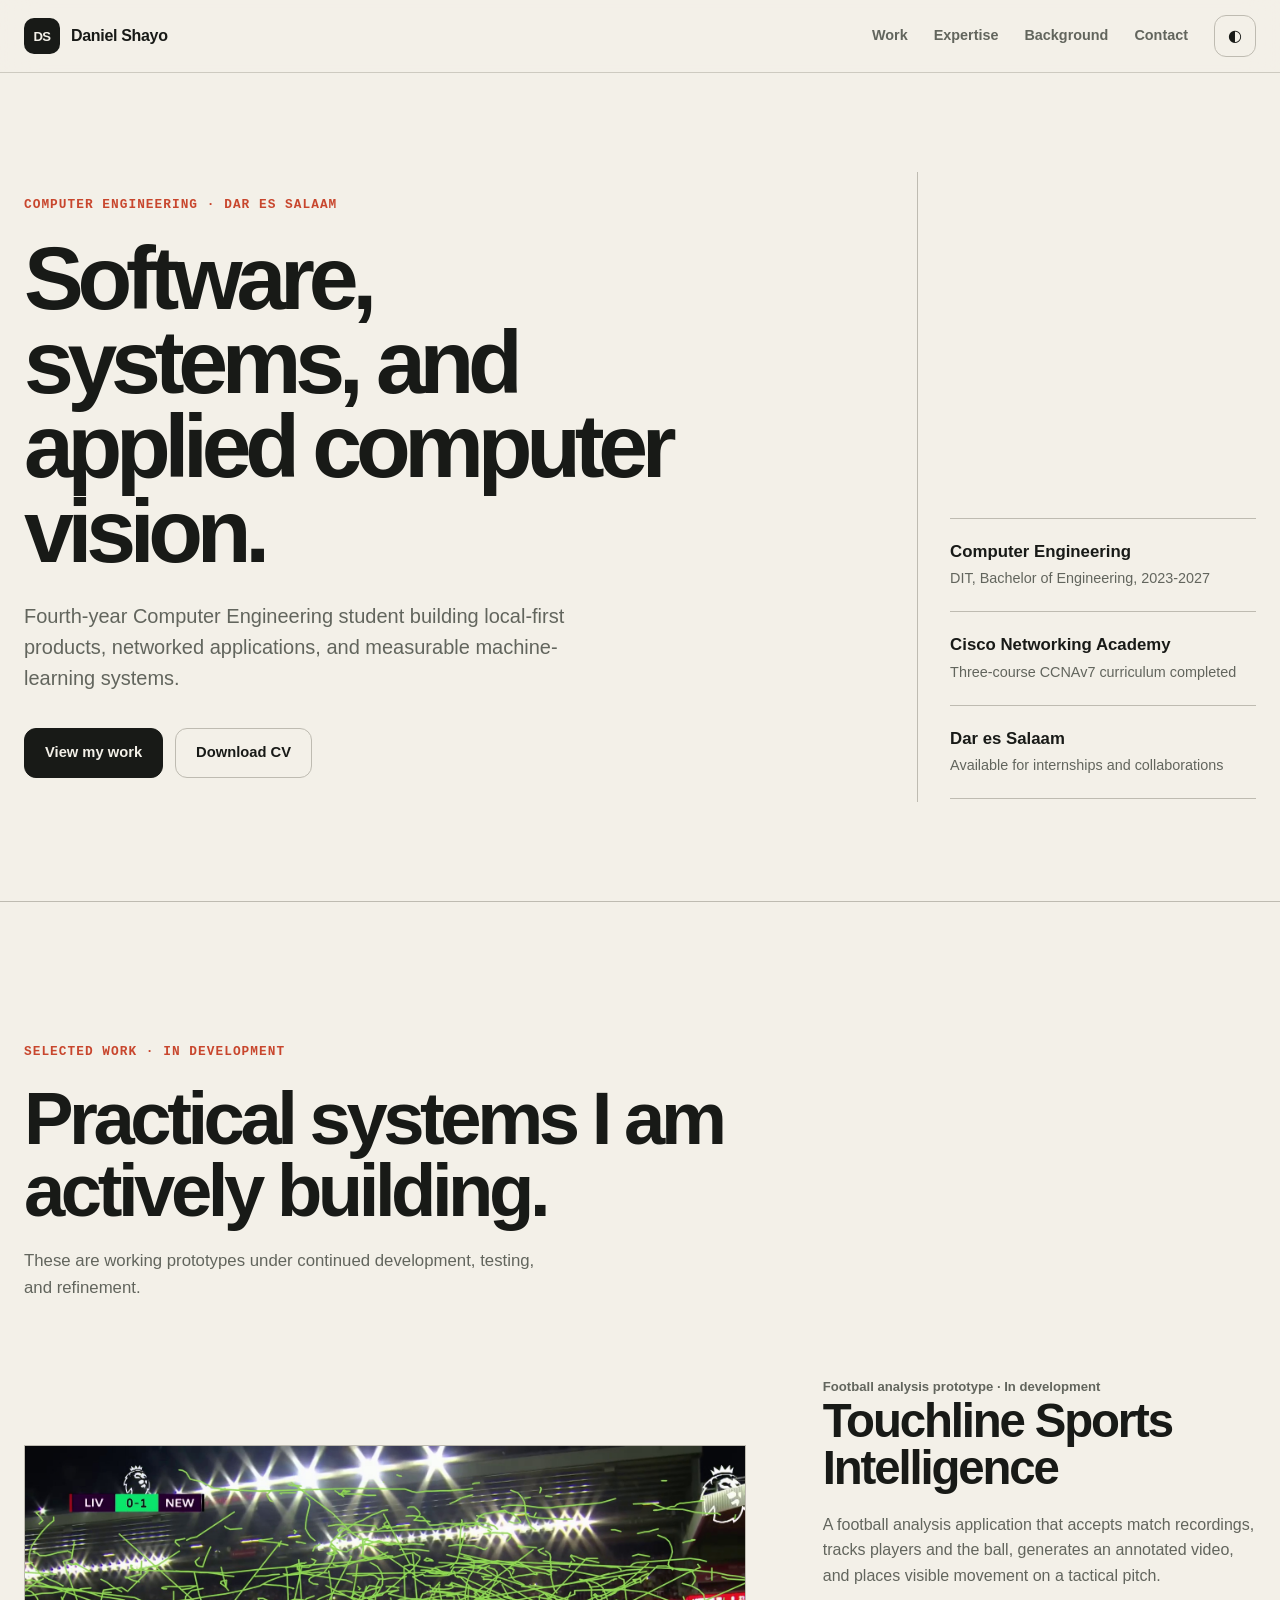
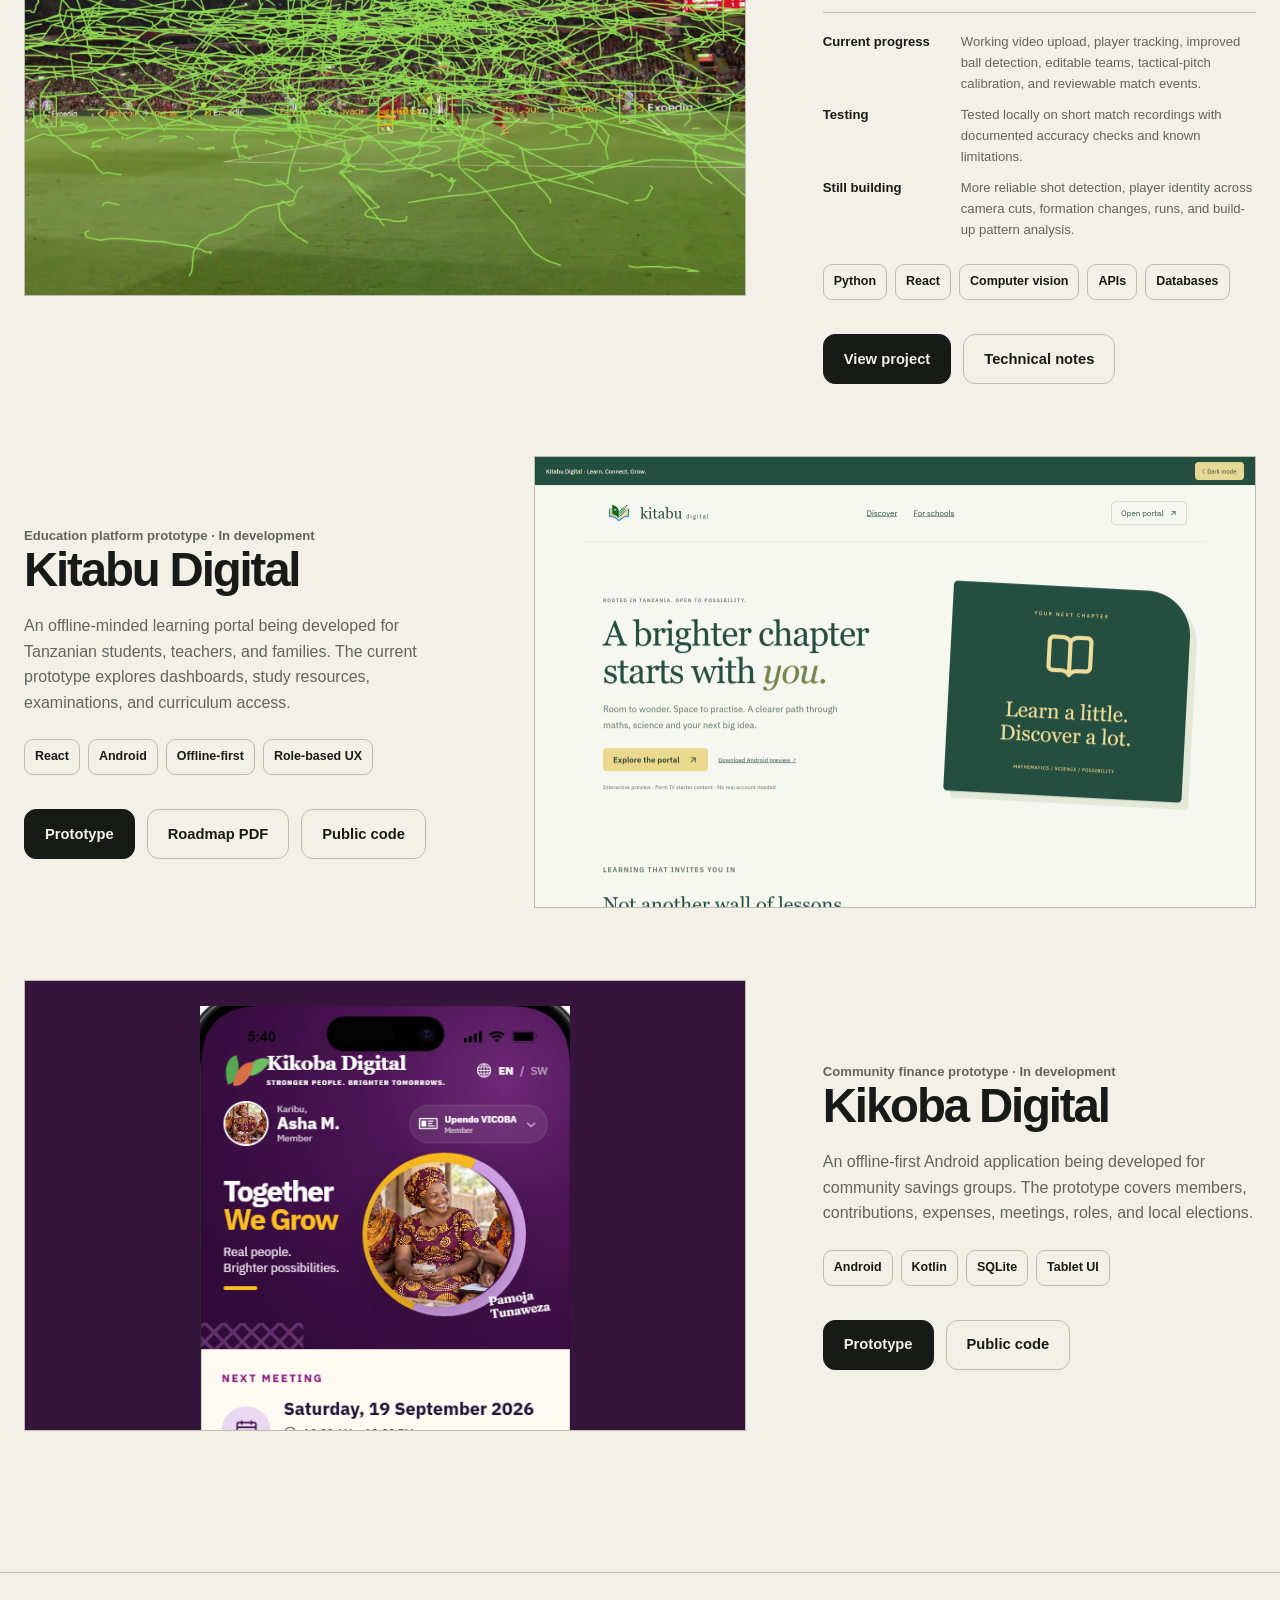
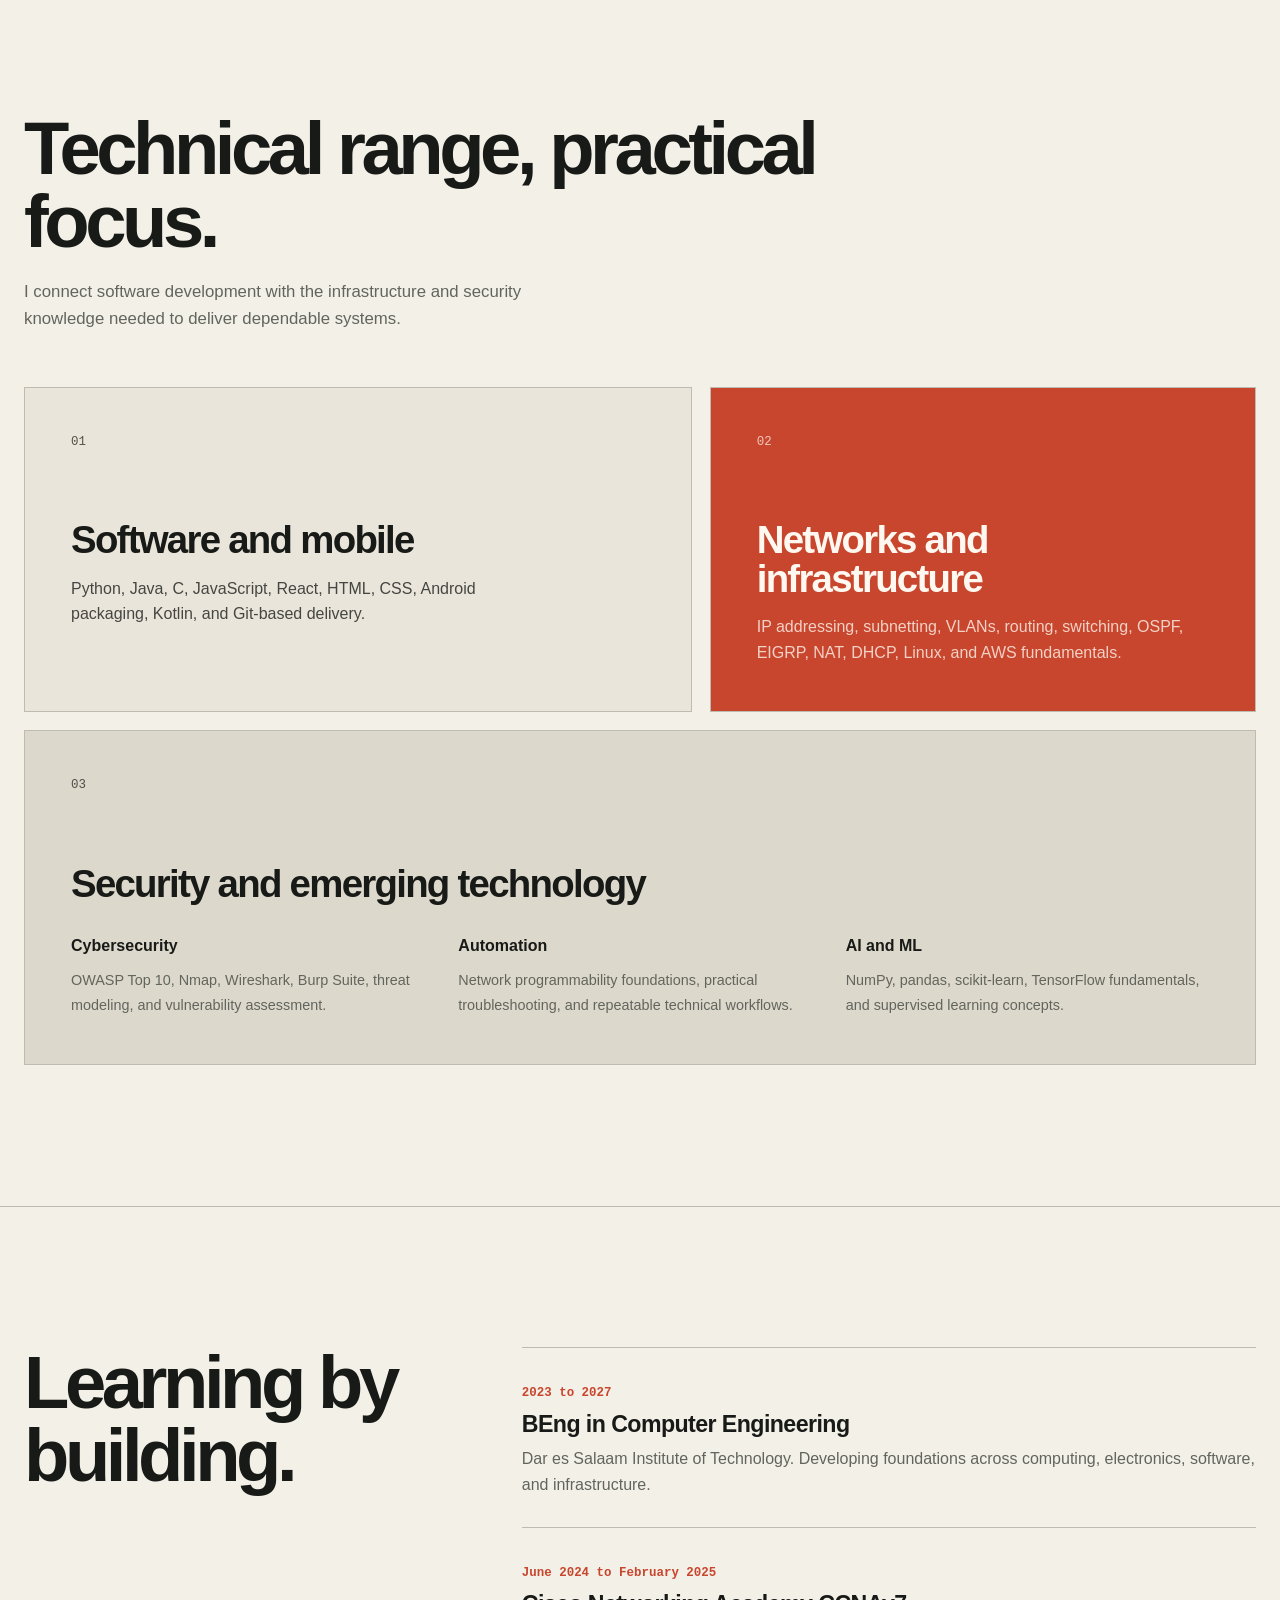
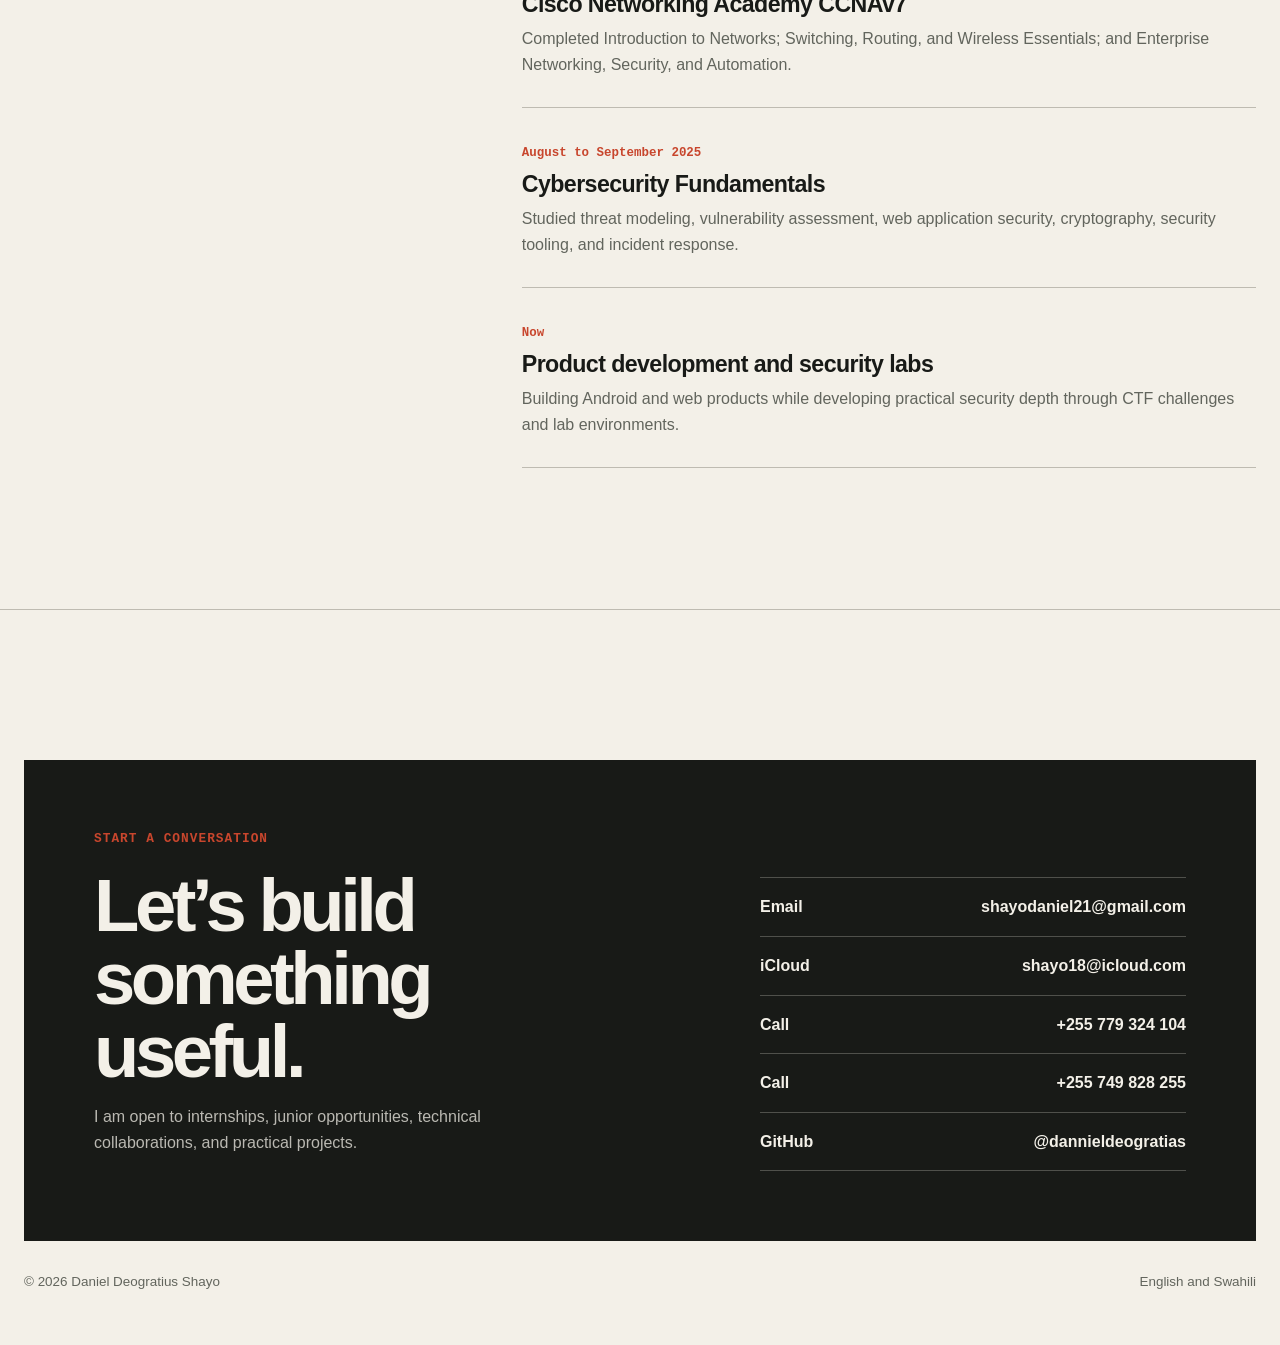
==== commit 24706c47: "Clarify prototype status and simplify project descriptions" ====
--- a/index.html
+++ b/index.html
@@ -42,19 +42,19 @@
     </section>
 
     <section class="section work" id="work"><div class="shell">
-      <header class="section-heading reveal"><p class="kicker">Selected work</p><h2>Engineering evidence, not a technology list.</h2><p>Each project documents the problem, implementation, validation, and current limitations.</p></header>
+      <header class="section-heading reveal"><p class="kicker">Selected work · In development</p><h2>Practical systems I am actively building.</h2><p>These are working prototypes under continued development, testing, and refinement.</p></header>
       <div class="project-list">
         <article class="project reveal">
           <a class="project-media" href="https://github.com/dannieldeogratias/touchline-sports-intelligence" aria-label="Open the Touchline Sports Intelligence repository"><img src="assets/touchline-tracking.jpg" alt="Football footage with player and ball tracking overlays from Touchline" width="1920" height="1080"></a>
-          <div class="project-copy"><p class="project-type">Applied computer vision · Full-stack system</p><h3>Touchline Sports Intelligence</h3><p>A local-first football analysis workspace that produces tracked video, camera-aware tactical positions, and conservative review candidates from short match recordings.</p><div class="project-evidence"><strong>What I built</strong><span>React analyst interface, FastAPI/SQLite API, YOLO and BoT-SORT worker, H.264 rendering, GPU training pipeline, partial-pitch calibration, tests and documentation.</span><strong>Measured</strong><span>Player mAP50 0.962; dedicated ball model mAP50 0.619 and recall 0.527 on the documented validation split.</span><strong>Engineering decision</strong><span>Removed unreliable image-edge shot classification and expire pitch calibration after broadcast cuts.</span></div><ul class="project-skills" aria-label="Touchline technologies"><li>Python</li><li>React</li><li>FastAPI</li><li>PyTorch</li><li>OpenCV</li><li>SQLite</li></ul><div class="actions"><a class="button primary" href="https://github.com/dannieldeogratias/touchline-sports-intelligence">Repository</a><a class="button secondary" href="https://github.com/dannieldeogratias/touchline-sports-intelligence/blob/main/docs/VISION_BASELINE.md">Evaluation notes</a></div></div>
+          <div class="project-copy"><p class="project-type">Football analysis prototype · In development</p><h3>Touchline Sports Intelligence</h3><p>A football analysis application that accepts match recordings, tracks players and the ball, generates an annotated video, and places visible movement on a tactical pitch.</p><div class="project-evidence"><strong>Current progress</strong><span>Working video upload, player tracking, improved ball detection, editable teams, tactical-pitch calibration, and reviewable match events.</span><strong>Testing</strong><span>Tested locally on short match recordings with documented accuracy checks and known limitations.</span><strong>Still building</strong><span>More reliable shot detection, player identity across camera cuts, formation changes, runs, and build-up pattern analysis.</span></div><ul class="project-skills" aria-label="Touchline technologies"><li>Python</li><li>React</li><li>Computer vision</li><li>APIs</li><li>Databases</li></ul><div class="actions"><a class="button primary" href="https://github.com/dannieldeogratias/touchline-sports-intelligence">View project</a><a class="button secondary" href="https://github.com/dannieldeogratias/touchline-sports-intelligence/blob/main/docs/VISION_BASELINE.md">Technical notes</a></div></div>
         </article>
         <article class="project reveal">
           <a class="project-media" href="https://dannieldeogratias.github.io/kitabu-digital-demo/" aria-label="Open the Kitabu Digital live demo"><img src="assets/kitabu-preview.png" alt="Kitabu Digital learning platform shown on desktop and mobile screens" width="1600" height="1000" loading="lazy"></a>
-          <div class="project-copy"><p class="project-type">Education platform</p><h3>Kitabu Digital</h3><p>An offline-minded learning portal for Tanzanian students, teachers, and families with role-aware dashboards, in-app study resources, examinations, curriculum references, and a retractable tablet tool rail.</p><ul class="project-skills" aria-label="Kitabu Digital technologies"><li>React</li><li>Android</li><li>Offline-first</li><li>Role-based UX</li></ul><div class="actions"><a class="button primary" href="https://dannieldeogratias.github.io/kitabu-digital-demo/">Live demo</a><a class="button secondary" href="https://dannieldeogratias.github.io/kitabu-digital-demo/downloads/kitabu-digital-production-roadmap.pdf">Roadmap PDF</a><a class="button secondary" href="https://github.com/dannieldeogratias/kitabu-digital-demo">Source code</a></div></div>
+          <div class="project-copy"><p class="project-type">Education platform prototype · In development</p><h3>Kitabu Digital</h3><p>An offline-minded learning portal being developed for Tanzanian students, teachers, and families. The current prototype explores dashboards, study resources, examinations, and curriculum access.</p><ul class="project-skills" aria-label="Kitabu Digital technologies"><li>React</li><li>Android</li><li>Offline-first</li><li>Role-based UX</li></ul><div class="actions"><a class="button primary" href="https://dannieldeogratias.github.io/kitabu-digital-demo/">Prototype</a><a class="button secondary" href="https://dannieldeogratias.github.io/kitabu-digital-demo/downloads/kitabu-digital-production-roadmap.pdf">Roadmap PDF</a><a class="button secondary" href="https://github.com/dannieldeogratias/kitabu-digital-demo">Public code</a></div></div>
         </article>
         <article class="project reveal">
           <a class="project-media phone" href="https://dannieldeogratias.github.io/kikoba-digital-demo/" aria-label="Open the Kikoba Digital live demo"><img src="assets/kikoba-preview.png" alt="Kikoba Digital community savings application on a tablet" width="1600" height="1000" loading="lazy"></a>
-          <div class="project-copy"><p class="project-type">Community finance application</p><h3>Kikoba Digital</h3><p>An offline-first Android system for savings groups, covering membership, contributions, expenses, meetings, roles, and local elections.</p><ul class="project-skills" aria-label="Kikoba Digital technologies"><li>Android</li><li>Kotlin</li><li>SQLite</li><li>Tablet UI</li></ul><div class="actions"><a class="button primary" href="https://dannieldeogratias.github.io/kikoba-digital-demo/">Live demo</a><a class="button secondary" href="https://github.com/dannieldeogratias/kikoba-digital-demo">Source code</a></div></div>
+          <div class="project-copy"><p class="project-type">Community finance prototype · In development</p><h3>Kikoba Digital</h3><p>An offline-first Android application being developed for community savings groups. The prototype covers members, contributions, expenses, meetings, roles, and local elections.</p><ul class="project-skills" aria-label="Kikoba Digital technologies"><li>Android</li><li>Kotlin</li><li>SQLite</li><li>Tablet UI</li></ul><div class="actions"><a class="button primary" href="https://dannieldeogratias.github.io/kikoba-digital-demo/">Prototype</a><a class="button secondary" href="https://github.com/dannieldeogratias/kikoba-digital-demo">Public code</a></div></div>
         </article>
       </div>
     </div></section>
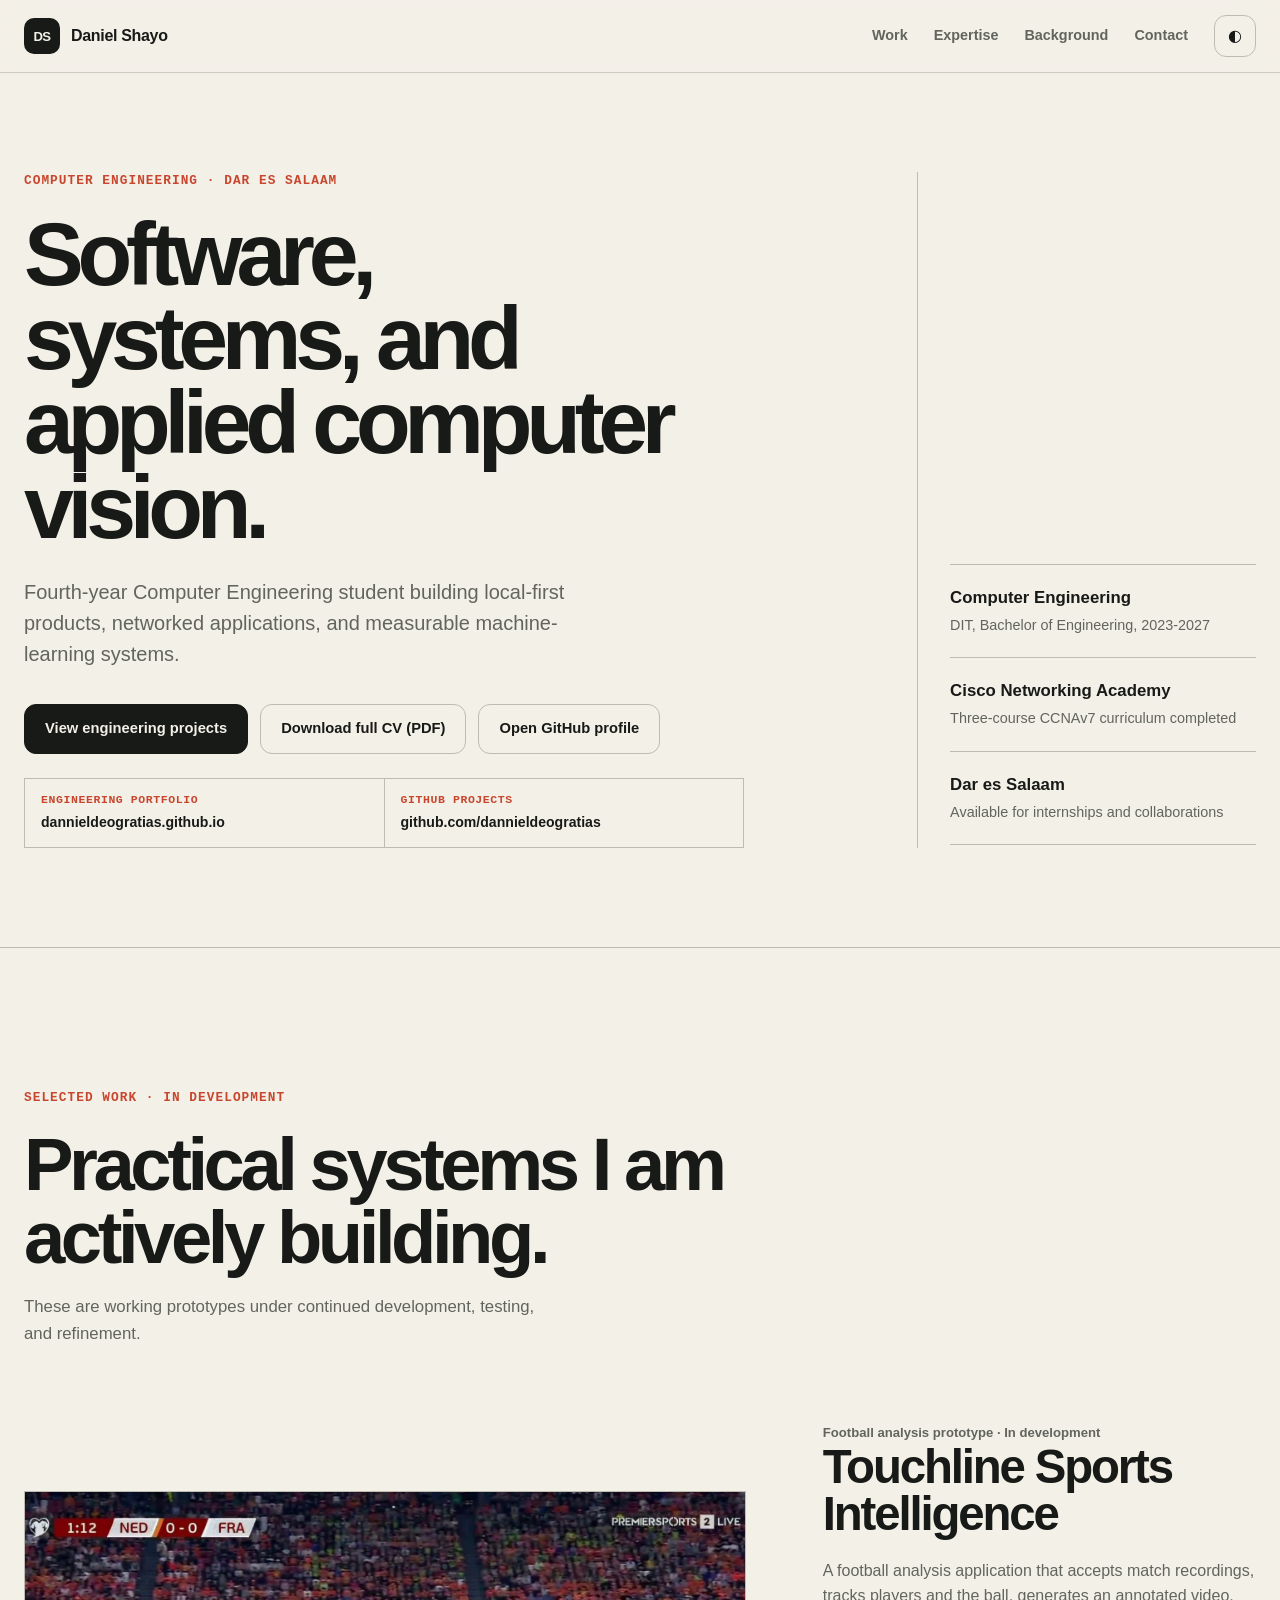
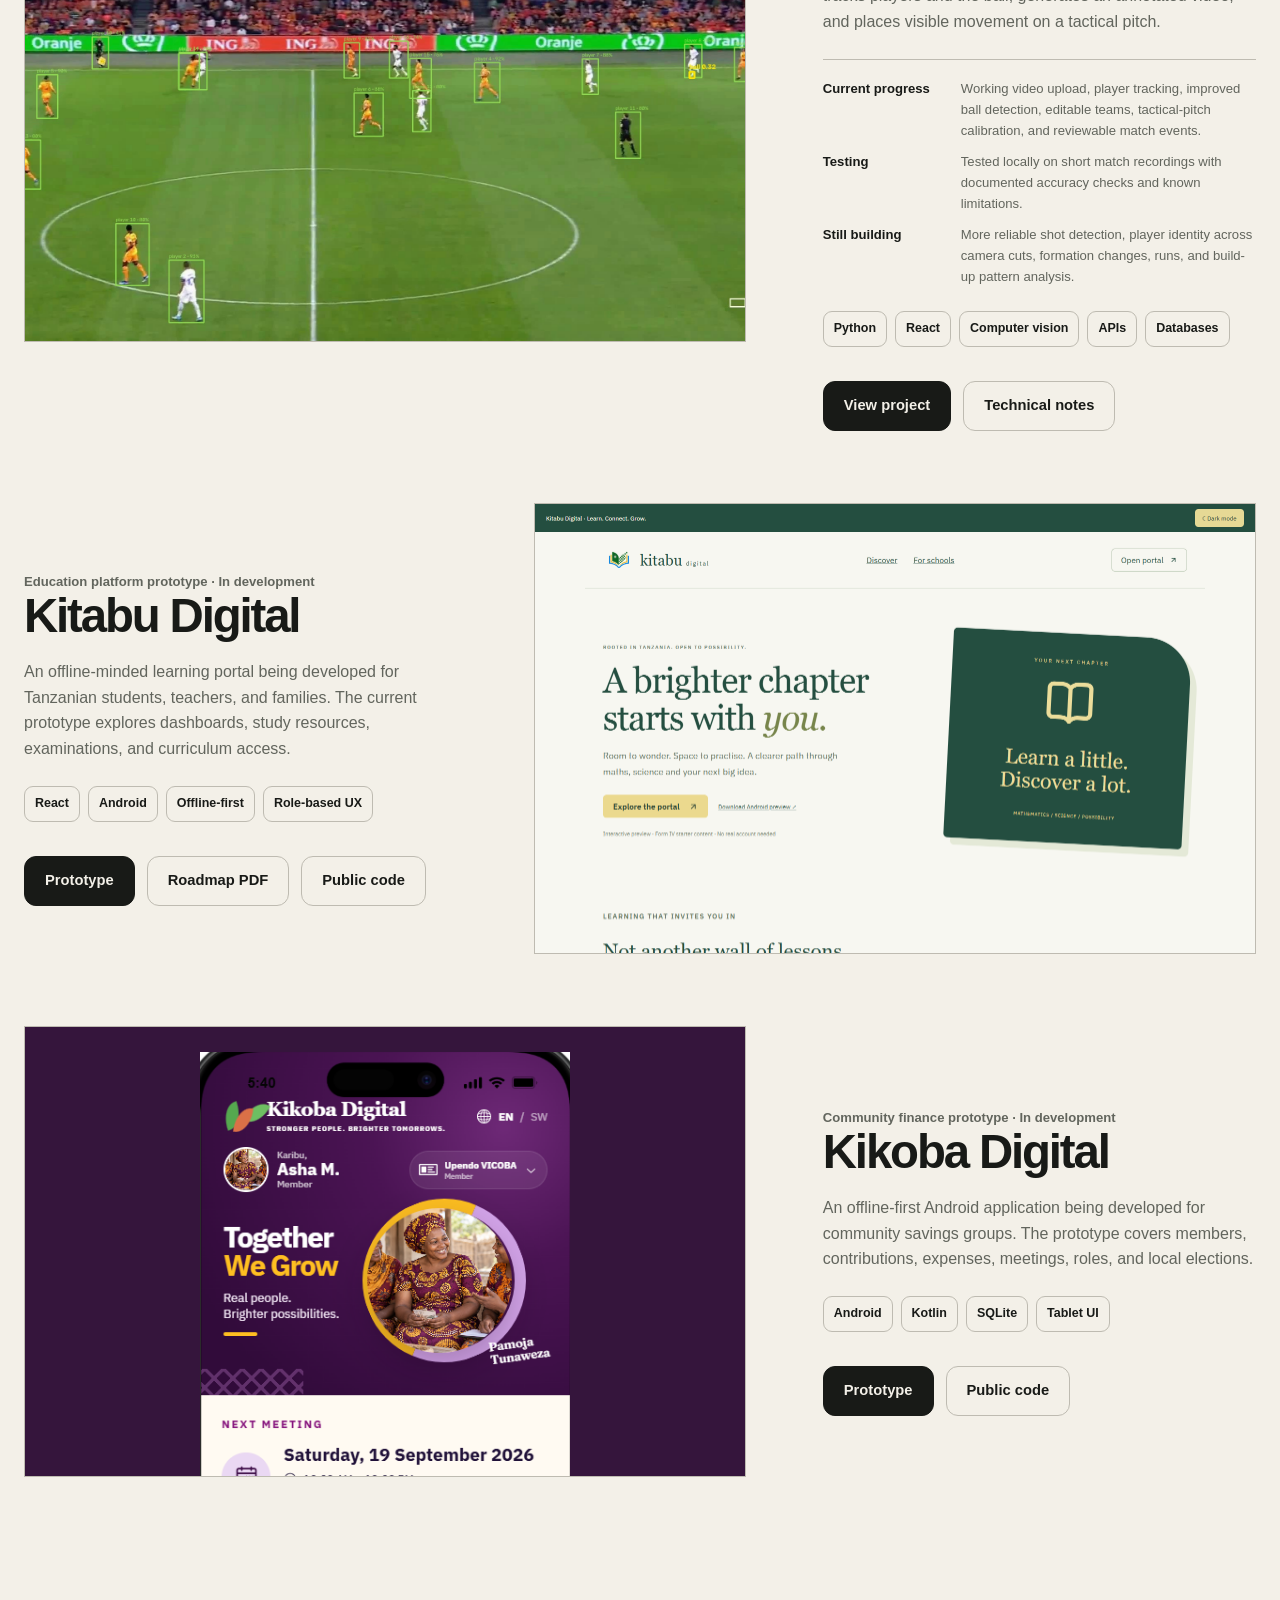
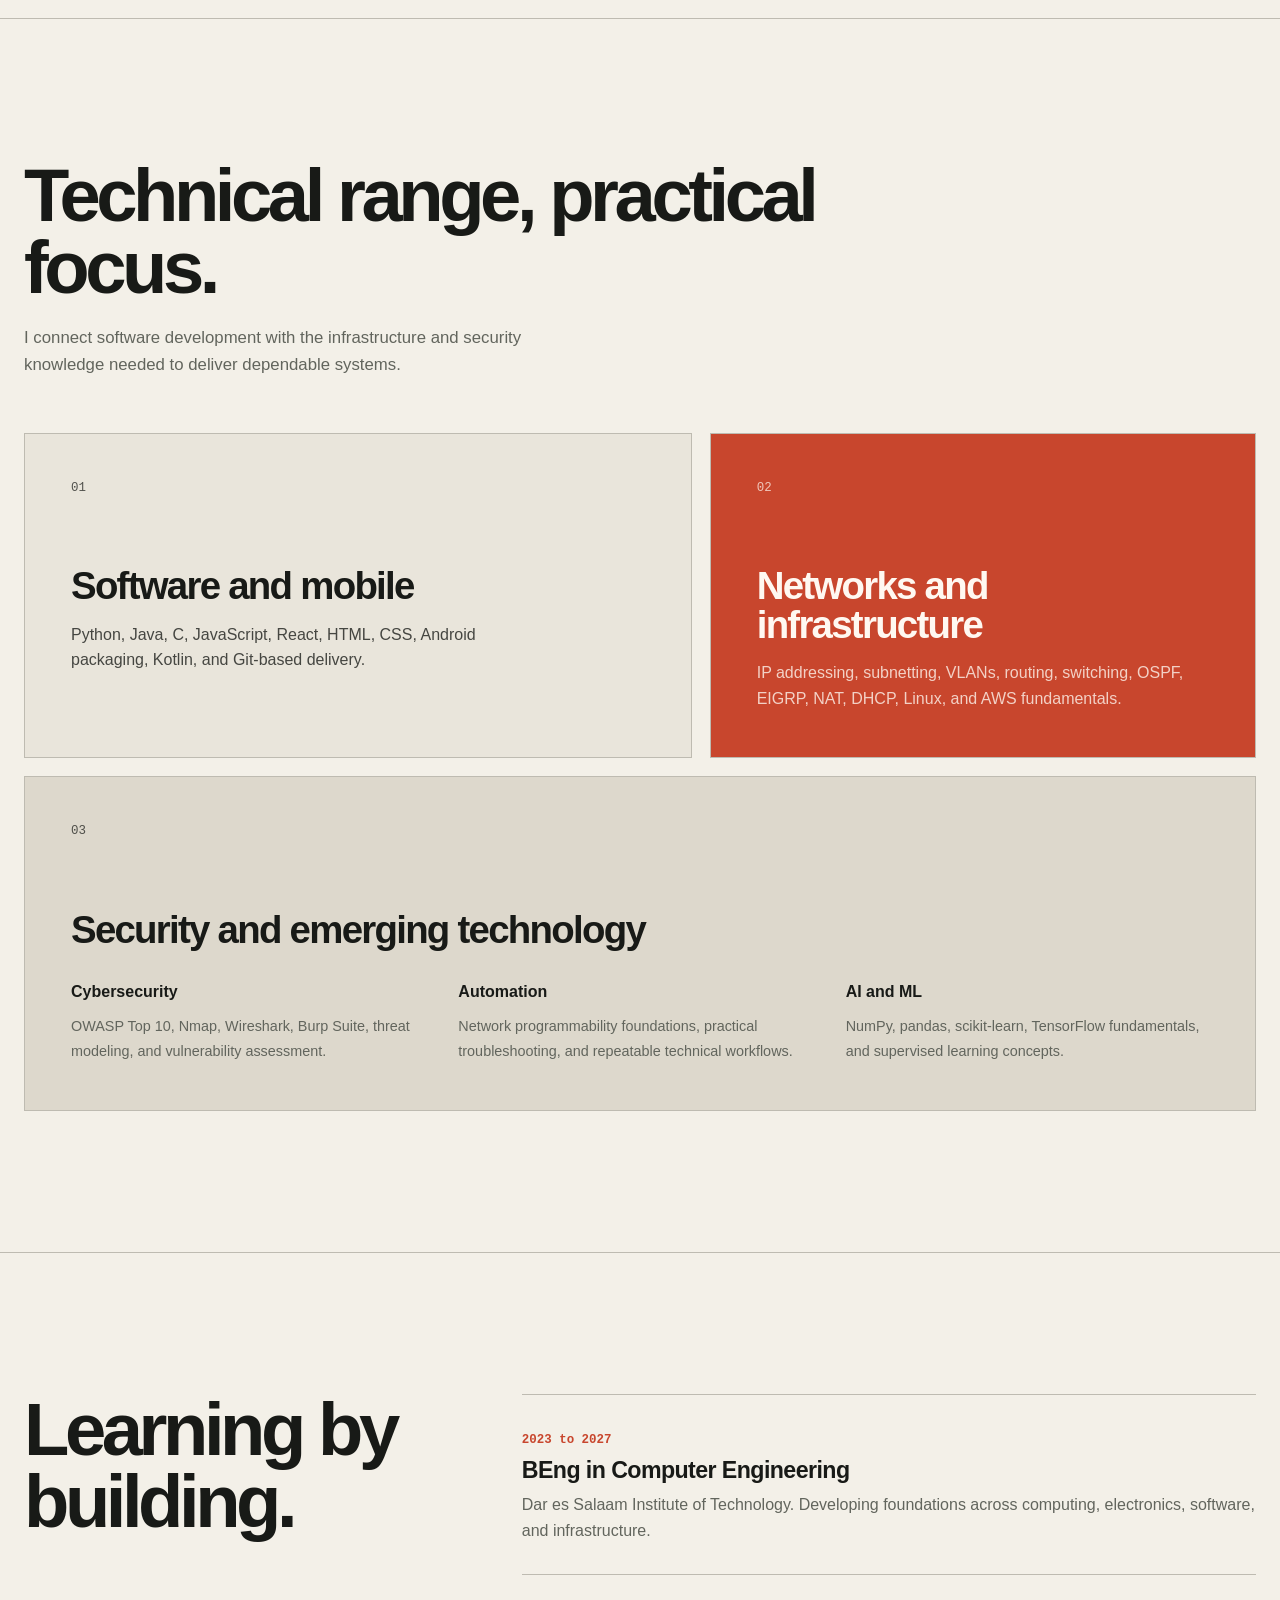
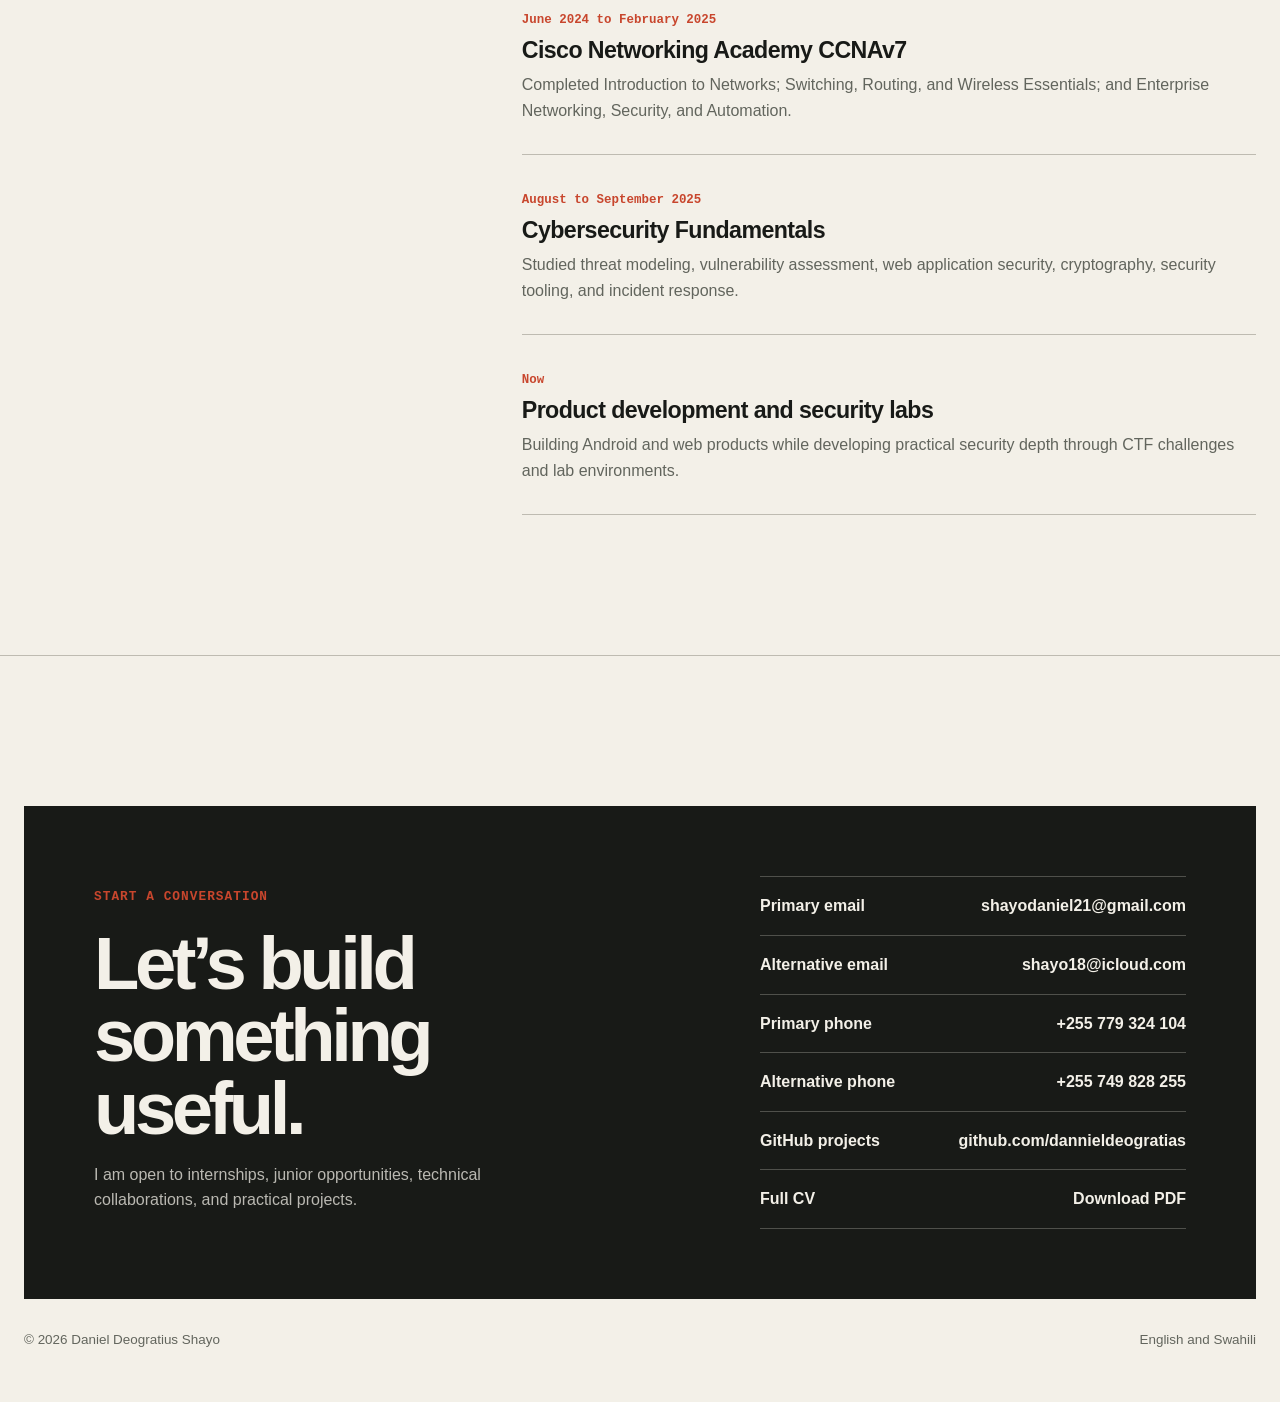
==== commit cbd3a7ee: "Restore full CV and clarify portfolio links" ====
--- a/index.html
+++ b/index.html
@@ -32,7 +32,8 @@
         <p class="kicker">Computer Engineering · Dar es Salaam</p>
         <h1>Software, systems, and applied computer vision.</h1>
         <p class="hero-summary">Fourth-year Computer Engineering student building local-first products, networked applications, and measurable machine-learning systems.</p>
-        <div class="actions"><a class="button primary" href="#work">View my work</a><a class="button secondary" href="assets/Daniel-Shayo-CV.pdf" download>Download CV</a></div>
+        <div class="actions"><a class="button primary" href="#work">View engineering projects</a><a class="button secondary" href="assets/Daniel-Shayo-CV.pdf" download>Download full CV (PDF)</a><a class="button secondary" href="https://github.com/dannieldeogratias">Open GitHub profile</a></div>
+        <div class="profile-links" aria-label="Professional links"><a href="https://dannieldeogratias.github.io/"><span>ENGINEERING PORTFOLIO</span><strong>dannieldeogratias.github.io</strong></a><a href="https://github.com/dannieldeogratias"><span>GITHUB PROJECTS</span><strong>github.com/dannieldeogratias</strong></a></div>
       </div>
       <aside class="hero-facts reveal" aria-label="Profile highlights">
         <div class="fact"><strong>Computer Engineering</strong><span>DIT, Bachelor of Engineering, 2023-2027</span></div>
@@ -81,7 +82,7 @@
     <section class="contact" id="contact"><div class="shell">
       <div class="contact-panel reveal">
         <div><p class="kicker">Start a conversation</p><h2>Let’s build something useful.</h2><p>I am open to internships, junior opportunities, technical collaborations, and practical projects.</p></div>
-        <div class="contact-links"><a href="mailto:shayodaniel21@gmail.com">Email <span>shayodaniel21@gmail.com</span></a><a href="mailto:shayo18@icloud.com">iCloud <span>shayo18@icloud.com</span></a><a href="tel:+255779324104">Call <span>+255 779 324 104</span></a><a href="tel:+255749828255">Call <span>+255 749 828 255</span></a><a href="https://github.com/dannieldeogratias">GitHub <span>@dannieldeogratias</span></a></div>
+        <div class="contact-links"><a href="mailto:shayodaniel21@gmail.com">Primary email <span>shayodaniel21@gmail.com</span></a><a href="mailto:shayo18@icloud.com">Alternative email <span>shayo18@icloud.com</span></a><a href="tel:+255779324104">Primary phone <span>+255 779 324 104</span></a><a href="tel:+255749828255">Alternative phone <span>+255 749 828 255</span></a><a href="https://github.com/dannieldeogratias">GitHub projects <span>github.com/dannieldeogratias</span></a><a href="assets/Daniel-Shayo-CV.pdf">Full CV <span>Download PDF</span></a></div>
       </div>
       <footer><span>© <span id="year">2026</span> Daniel Deogratius Shayo</span><span>English and Swahili</span></footer>
     </div></section>
--- a/styles.css
+++ b/styles.css
@@ -21,4 +21,6 @@
 .hero{padding:clamp(72px,11vh,132px) 0}.hero h1{max-width:14ch;font-weight:710}.project-media,.capability,.contact-panel{border-radius:0;box-shadow:none}.project-evidence{display:grid;grid-template-columns:120px 1fr;gap:10px 18px;margin-top:24px;padding-top:18px;border-top:1px solid var(--line);font-size:.82rem}.project-evidence strong{color:var(--ink)}.project-evidence span{color:var(--muted)}
 @media(max-width:560px){.project-evidence{grid-template-columns:1fr;gap:4px}.project-evidence span{margin-bottom:10px}}
 .reveal,.reveal.visible{opacity:1;transform:none;transition:none}
+.profile-links{display:grid;grid-template-columns:repeat(2,minmax(0,1fr));gap:1px;max-width:720px;margin-top:24px;border:1px solid var(--line);background:var(--line)}.profile-links a{display:grid;gap:3px;padding:14px 16px;background:var(--bg);text-decoration:none}.profile-links a:hover{background:var(--surface)}.profile-links span{color:var(--accent);font:700 .72rem/1.3 "Cascadia Code",Consolas,monospace;letter-spacing:.05em}.profile-links strong{overflow-wrap:anywhere;font-size:.88rem}
 @media(max-width:560px){.shell{width:calc(100% - 32px)!important}.hero{grid-template-columns:minmax(0,1fr);overflow:hidden}.hero-copy{min-width:0}.hero h1{max-width:100%;font-size:clamp(2.55rem,12vw,3.25rem);letter-spacing:-.055em;overflow-wrap:anywhere}.hero-summary{max-width:100%}.nav{max-width:100%}.nav-contact{display:none}.theme-toggle{width:38px;height:38px}}
+@media(max-width:560px){.profile-links{grid-template-columns:1fr}}
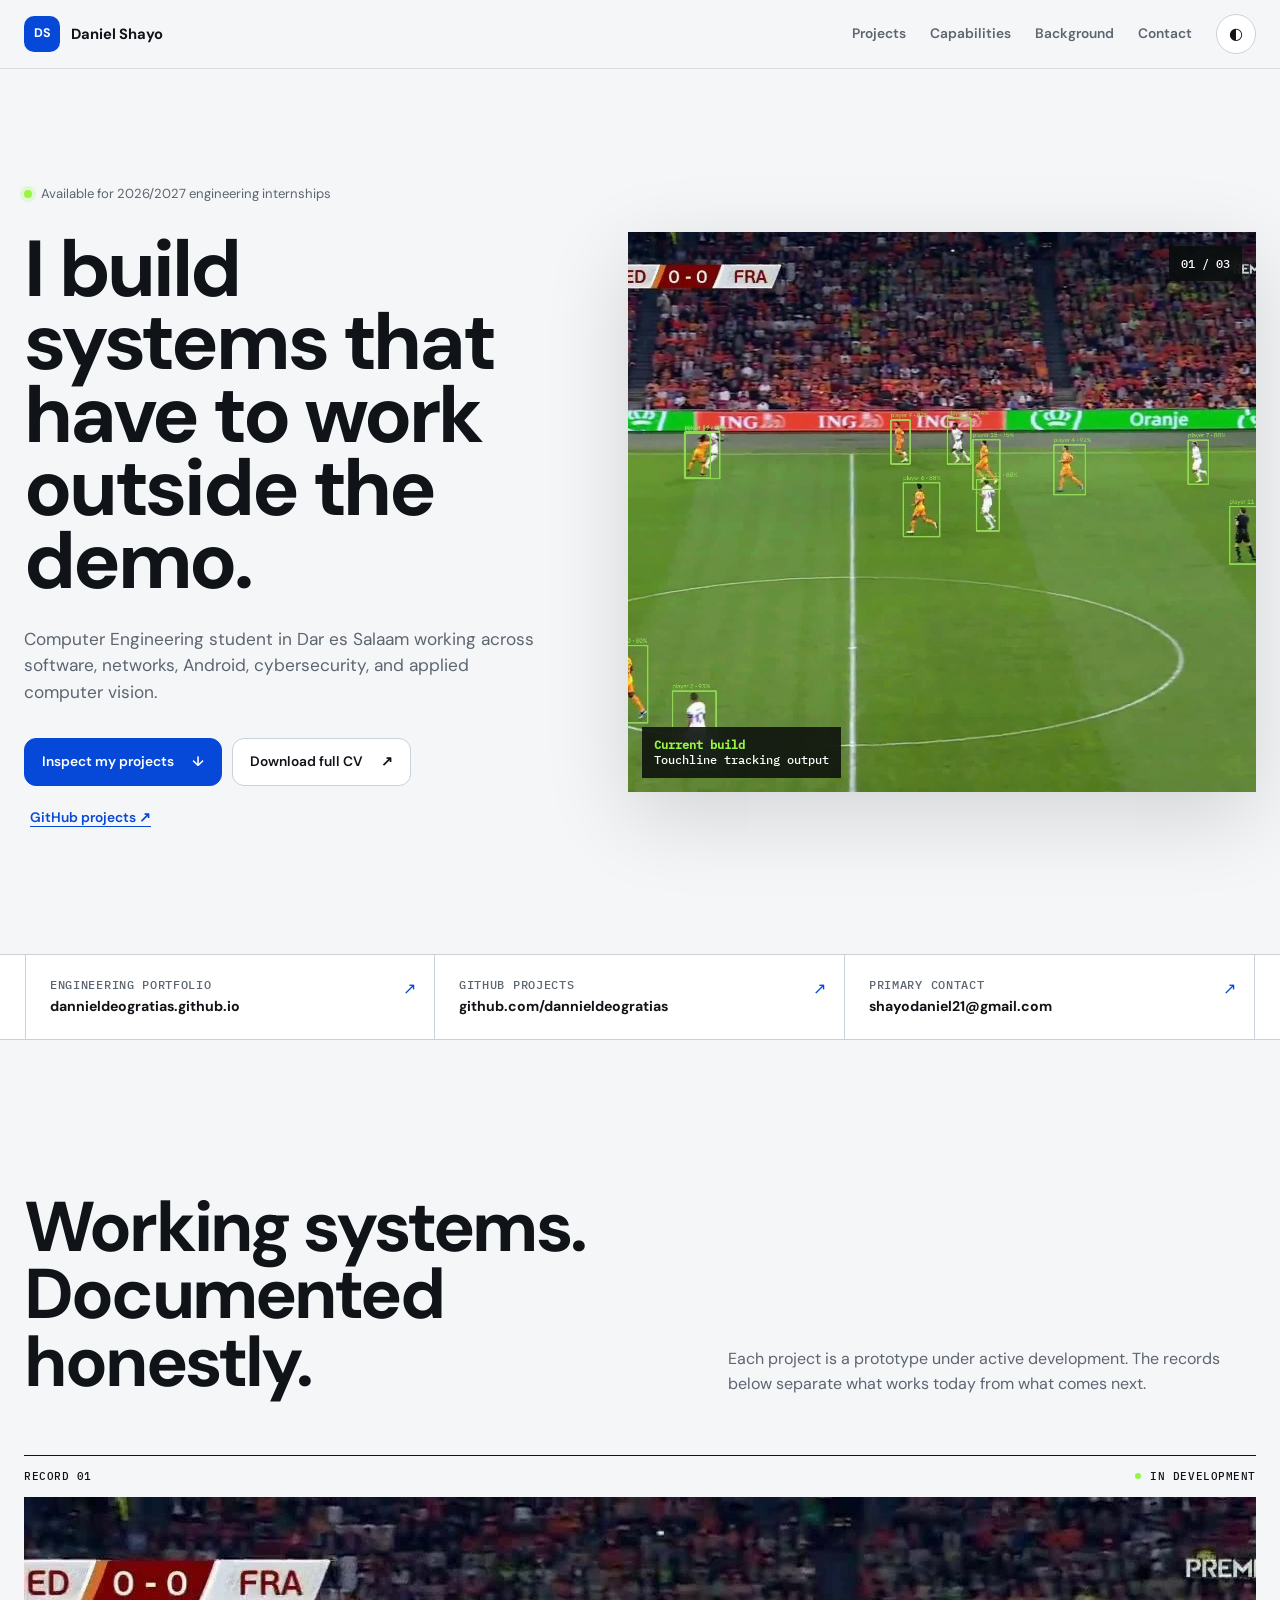
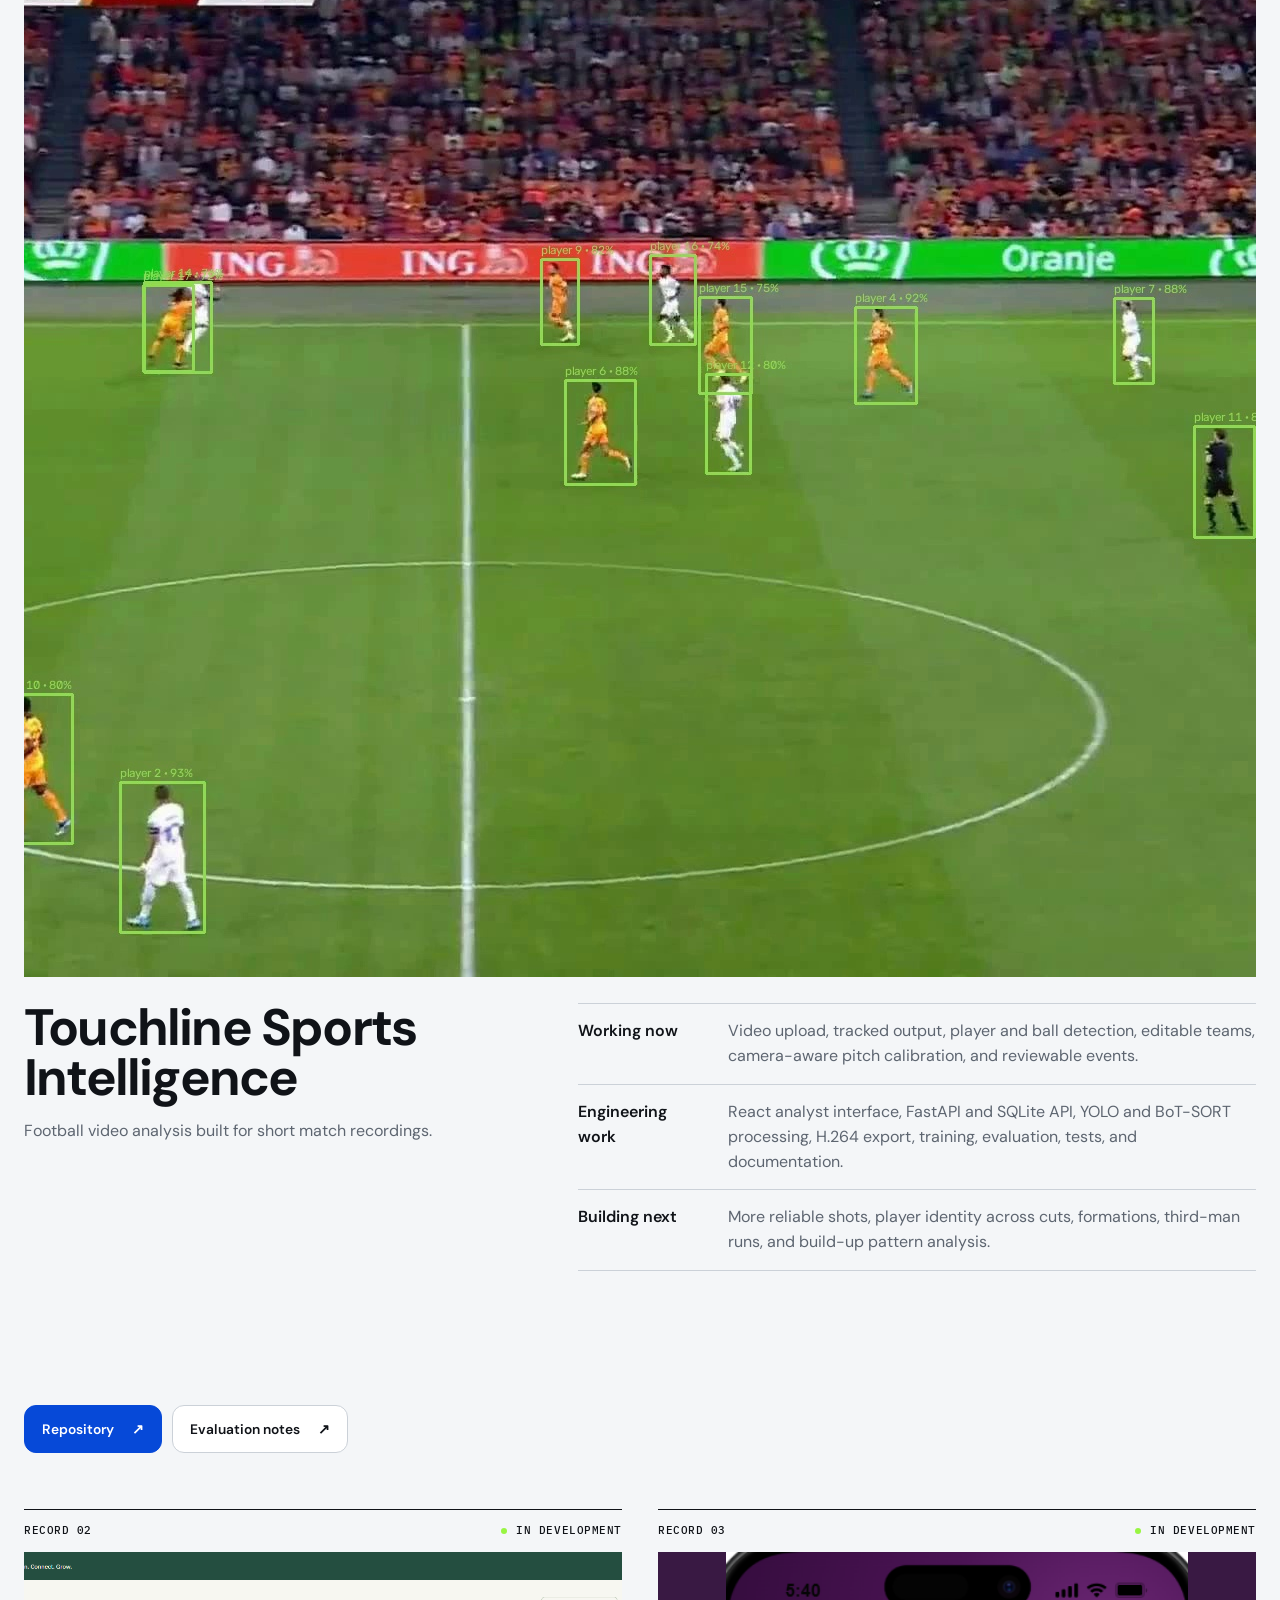
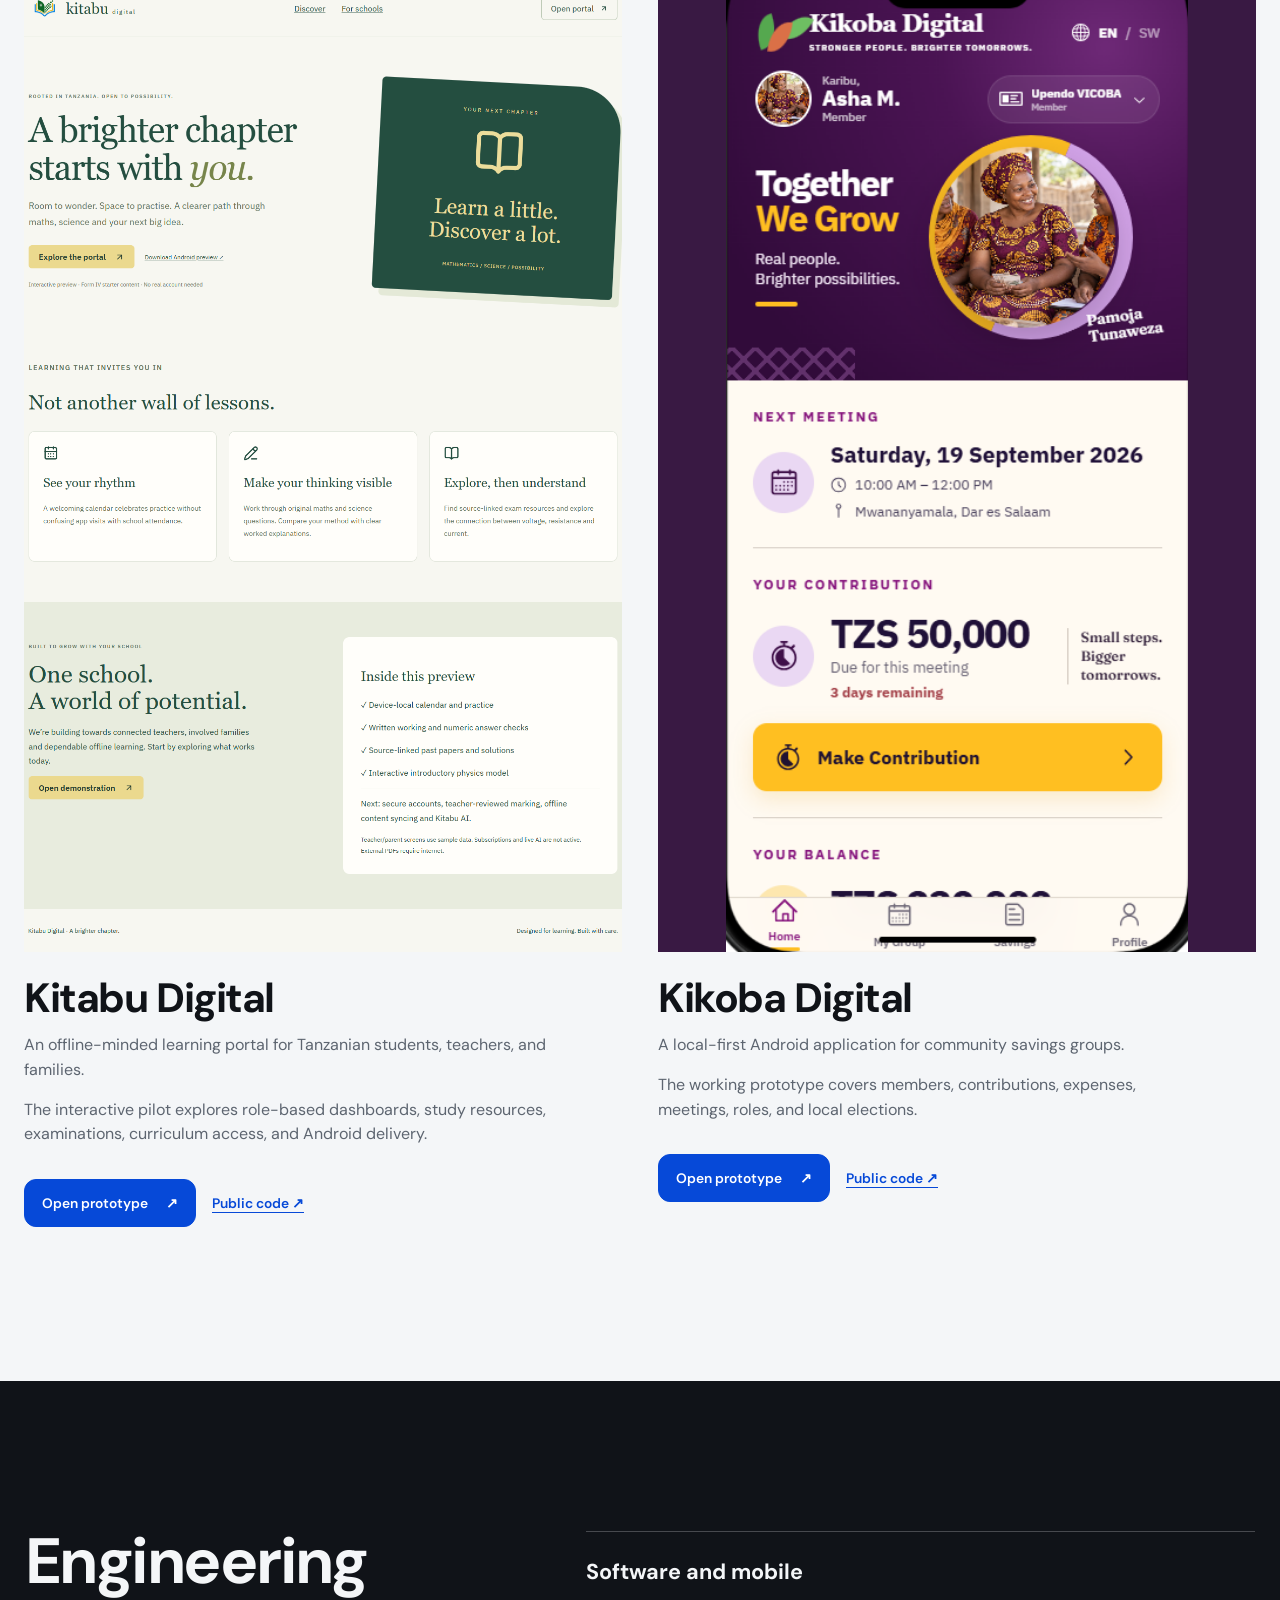
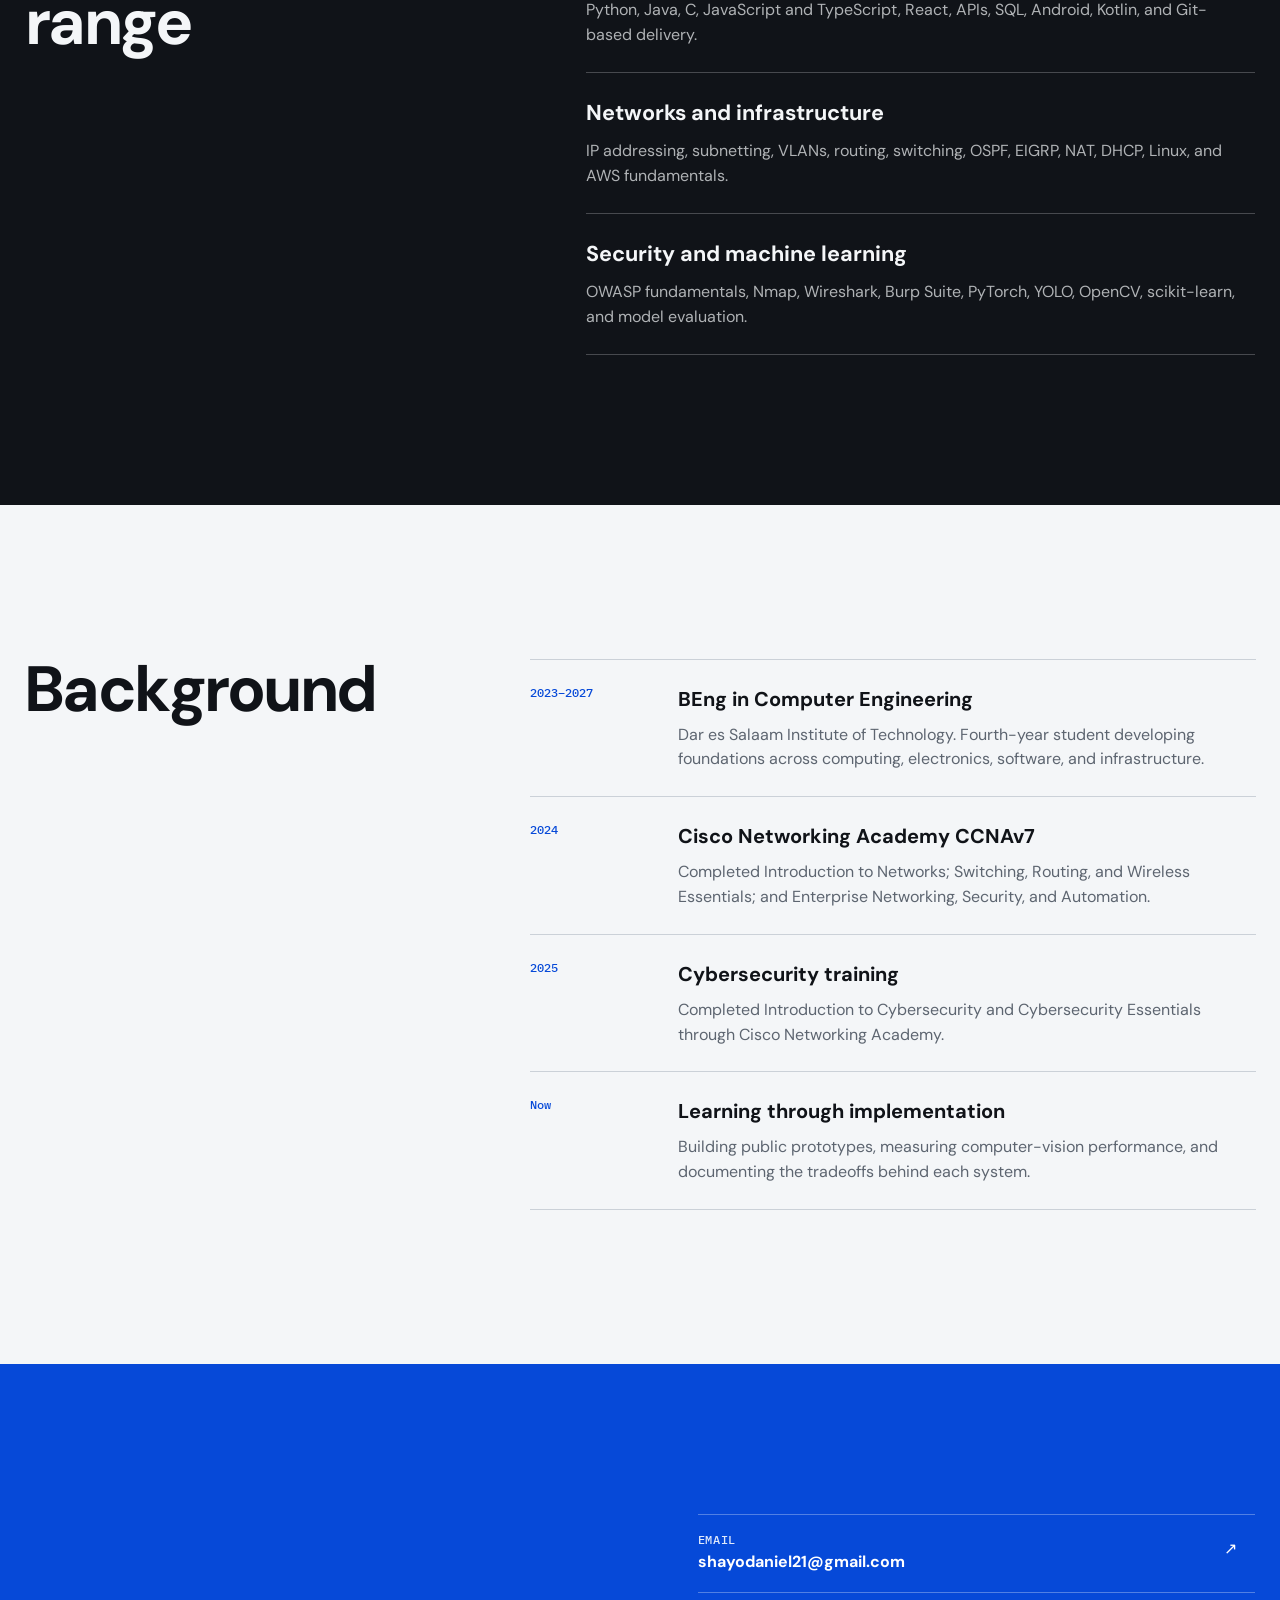
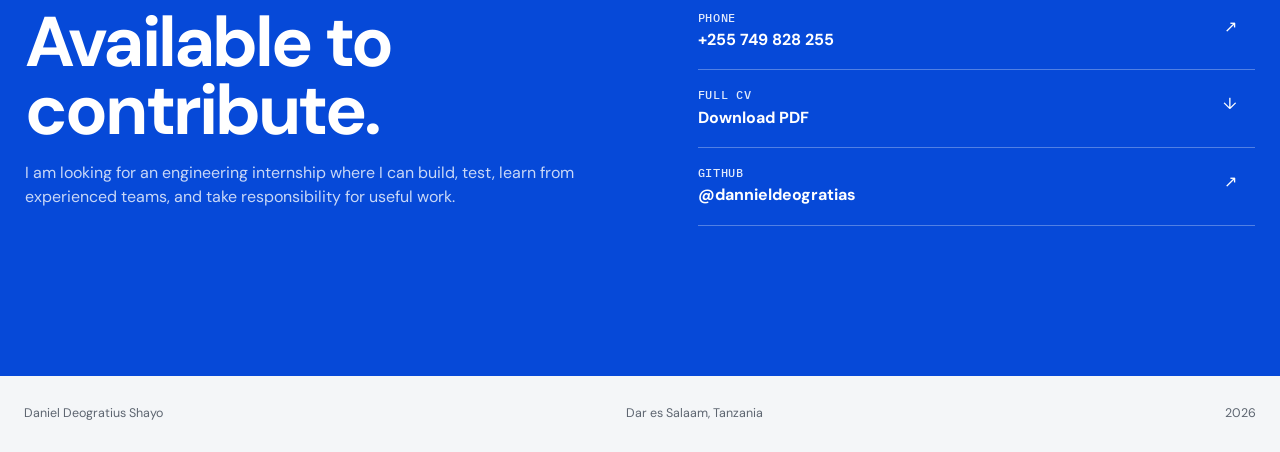
==== commit 60ccf31f: "Redesign portfolio around engineering evidence" ====
--- a/index.html
+++ b/index.html
@@ -1,92 +1,72 @@
 <!doctype html>
 <html lang="en" data-theme="light">
 <head>
-  <meta charset="utf-8">
-  <meta name="viewport" content="width=device-width,initial-scale=1">
-  <meta name="description" content="Portfolio of Daniel Deogratius Shayo, a Computer Engineering student building practical software, Android products, networks, and secure digital systems in Tanzania.">
-  <meta name="theme-color" content="#f1f4ee">
-  <meta property="og:title" content="Daniel Shayo | Computer Engineer and Product Builder">
-  <meta property="og:description" content="Practical software, Android products, networking, and cybersecurity work from Tanzania.">
-  <meta property="og:type" content="website">
-  <meta property="og:url" content="https://dannieldeogratias.github.io/">
-  <meta property="og:image" content="https://dannieldeogratias.github.io/assets/kitabu-preview.png">
-  <title>Daniel Shayo | Computer Engineer and Product Builder</title>
-  <link rel="stylesheet" href="styles.css">
-  <script type="application/ld+json">{"@context":"https://schema.org","@type":"Person","name":"Daniel Deogratius Shayo","url":"https://dannieldeogratias.github.io/","email":"mailto:shayodaniel21@gmail.com","telephone":"+255749828255","jobTitle":"Computer Engineering Student","alumniOf":{"@type":"CollegeOrUniversity","name":"Dar es Salaam Institute of Technology"},"sameAs":["https://github.com/dannieldeogratias"],"knowsAbout":["Computer Engineering","Software Development","Android Development","Computer Networking","Cybersecurity","CCNA"]}</script>
+  <meta charset="utf-8"><meta name="viewport" content="width=device-width,initial-scale=1">
+  <meta name="description" content="Daniel Shayo is a Computer Engineering student in Dar es Salaam building software, networks, Android products, and applied computer-vision systems.">
+  <meta name="theme-color" content="#f4f6f8"><meta property="og:title" content="Daniel Shayo | Engineering Portfolio"><meta property="og:description" content="Working prototypes, implementation evidence, and engineering notes."><meta property="og:image" content="https://dannieldeogratias.github.io/assets/touchline-tracking.jpg">
+  <title>Daniel Shayo | Engineering Portfolio</title><link rel="stylesheet" href="styles.css">
 </head>
 <body>
-  <a class="skip-link" href="#main">Skip to content</a>
-  <header class="site-header">
-    <nav class="nav shell" aria-label="Primary navigation">
-      <a class="wordmark" href="#top" aria-label="Daniel Shayo, home"><span class="monogram" aria-hidden="true">DS</span><span>Daniel Shayo</span></a>
-      <div class="nav-links">
-        <a href="#work">Work</a><a href="#expertise">Expertise</a><a href="#background">Background</a><a class="nav-contact" href="#contact">Contact</a>
-        <button class="theme-toggle" type="button" aria-label="Switch color theme" title="Switch color theme"><span aria-hidden="true">◐</span></button>
+  <a class="skip-link" href="#work">Skip to projects</a>
+  <header class="topbar"><nav class="nav shell" aria-label="Primary navigation">
+    <a class="identity" href="#top"><span>DS</span><strong>Daniel Shayo</strong></a>
+    <div class="nav-links"><a href="#work">Projects</a><a href="#capabilities">Capabilities</a><a href="#background">Background</a><a href="#contact">Contact</a><button class="theme-toggle" type="button" aria-label="Switch color theme"><span aria-hidden="true">◐</span></button></div>
+  </nav></header>
+
+  <main id="top">
+    <section class="opening shell">
+      <div class="opening-copy">
+        <p class="availability"><i></i> Available for 2026/2027 engineering internships</p>
+        <h1>I build systems that have to work outside the demo.</h1>
+        <p>Computer Engineering student in Dar es Salaam working across software, networks, Android, cybersecurity, and applied computer vision.</p>
+        <div class="opening-actions"><a class="action primary" href="#work">Inspect my projects <span>↓</span></a><a class="action" href="assets/Daniel-Shayo-CV.pdf" download>Download full CV <span>↗</span></a><a class="text-action" href="https://github.com/dannieldeogratias">GitHub projects ↗</a></div>
       </div>
-    </nav>
-  </header>
-
-  <main id="main">
-    <section class="hero shell" id="top">
-      <div class="hero-copy reveal">
-        <p class="kicker">Computer Engineering · Dar es Salaam</p>
-        <h1>Software, systems, and applied computer vision.</h1>
-        <p class="hero-summary">Fourth-year Computer Engineering student building local-first products, networked applications, and measurable machine-learning systems.</p>
-        <div class="actions"><a class="button primary" href="#work">View engineering projects</a><a class="button secondary" href="assets/Daniel-Shayo-CV.pdf" download>Download full CV (PDF)</a><a class="button secondary" href="https://github.com/dannieldeogratias">Open GitHub profile</a></div>
-        <div class="profile-links" aria-label="Professional links"><a href="https://dannieldeogratias.github.io/"><span>ENGINEERING PORTFOLIO</span><strong>dannieldeogratias.github.io</strong></a><a href="https://github.com/dannieldeogratias"><span>GITHUB PROJECTS</span><strong>github.com/dannieldeogratias</strong></a></div>
-      </div>
-      <aside class="hero-facts reveal" aria-label="Profile highlights">
-        <div class="fact"><strong>Computer Engineering</strong><span>DIT, Bachelor of Engineering, 2023-2027</span></div>
-        <div class="fact"><strong>Cisco Networking Academy</strong><span>Three-course CCNAv7 curriculum completed</span></div>
-        <div class="fact"><strong>Dar es Salaam</strong><span>Available for internships and collaborations</span></div>
-      </aside>
+      <a class="opening-proof" href="https://github.com/dannieldeogratias/touchline-sports-intelligence" aria-label="Open Touchline Sports Intelligence repository">
+        <img src="assets/touchline-tracking.jpg" alt="Touchline football tracking output showing detected players and movement trails" width="1920" height="1080">
+        <span class="proof-label"><b>Current build</b> Touchline tracking output</span>
+        <span class="proof-index">01 / 03</span>
+      </a>
     </section>
 
-    <section class="section work" id="work"><div class="shell">
-      <header class="section-heading reveal"><p class="kicker">Selected work · In development</p><h2>Practical systems I am actively building.</h2><p>These are working prototypes under continued development, testing, and refinement.</p></header>
-      <div class="project-list">
-        <article class="project reveal">
-          <a class="project-media" href="https://github.com/dannieldeogratias/touchline-sports-intelligence" aria-label="Open the Touchline Sports Intelligence repository"><img src="assets/touchline-tracking.jpg" alt="Football footage with player and ball tracking overlays from Touchline" width="1920" height="1080"></a>
-          <div class="project-copy"><p class="project-type">Football analysis prototype · In development</p><h3>Touchline Sports Intelligence</h3><p>A football analysis application that accepts match recordings, tracks players and the ball, generates an annotated video, and places visible movement on a tactical pitch.</p><div class="project-evidence"><strong>Current progress</strong><span>Working video upload, player tracking, improved ball detection, editable teams, tactical-pitch calibration, and reviewable match events.</span><strong>Testing</strong><span>Tested locally on short match recordings with documented accuracy checks and known limitations.</span><strong>Still building</strong><span>More reliable shot detection, player identity across camera cuts, formation changes, runs, and build-up pattern analysis.</span></div><ul class="project-skills" aria-label="Touchline technologies"><li>Python</li><li>React</li><li>Computer vision</li><li>APIs</li><li>Databases</li></ul><div class="actions"><a class="button primary" href="https://github.com/dannieldeogratias/touchline-sports-intelligence">View project</a><a class="button secondary" href="https://github.com/dannieldeogratias/touchline-sports-intelligence/blob/main/docs/VISION_BASELINE.md">Technical notes</a></div></div>
-        </article>
-        <article class="project reveal">
-          <a class="project-media" href="https://dannieldeogratias.github.io/kitabu-digital-demo/" aria-label="Open the Kitabu Digital live demo"><img src="assets/kitabu-preview.png" alt="Kitabu Digital learning platform shown on desktop and mobile screens" width="1600" height="1000" loading="lazy"></a>
-          <div class="project-copy"><p class="project-type">Education platform prototype · In development</p><h3>Kitabu Digital</h3><p>An offline-minded learning portal being developed for Tanzanian students, teachers, and families. The current prototype explores dashboards, study resources, examinations, and curriculum access.</p><ul class="project-skills" aria-label="Kitabu Digital technologies"><li>React</li><li>Android</li><li>Offline-first</li><li>Role-based UX</li></ul><div class="actions"><a class="button primary" href="https://dannieldeogratias.github.io/kitabu-digital-demo/">Prototype</a><a class="button secondary" href="https://dannieldeogratias.github.io/kitabu-digital-demo/downloads/kitabu-digital-production-roadmap.pdf">Roadmap PDF</a><a class="button secondary" href="https://github.com/dannieldeogratias/kitabu-digital-demo">Public code</a></div></div>
-        </article>
-        <article class="project reveal">
-          <a class="project-media phone" href="https://dannieldeogratias.github.io/kikoba-digital-demo/" aria-label="Open the Kikoba Digital live demo"><img src="assets/kikoba-preview.png" alt="Kikoba Digital community savings application on a tablet" width="1600" height="1000" loading="lazy"></a>
-          <div class="project-copy"><p class="project-type">Community finance prototype · In development</p><h3>Kikoba Digital</h3><p>An offline-first Android application being developed for community savings groups. The prototype covers members, contributions, expenses, meetings, roles, and local elections.</p><ul class="project-skills" aria-label="Kikoba Digital technologies"><li>Android</li><li>Kotlin</li><li>SQLite</li><li>Tablet UI</li></ul><div class="actions"><a class="button primary" href="https://dannieldeogratias.github.io/kikoba-digital-demo/">Prototype</a><a class="button secondary" href="https://github.com/dannieldeogratias/kikoba-digital-demo">Public code</a></div></div>
-        </article>
-      </div>
+    <section class="ledger" aria-label="Professional links"><div class="shell ledger-grid">
+      <a href="https://dannieldeogratias.github.io/"><small>Engineering portfolio</small><strong>dannieldeogratias.github.io</strong><span>↗</span></a>
+      <a href="https://github.com/dannieldeogratias"><small>GitHub projects</small><strong>github.com/dannieldeogratias</strong><span>↗</span></a>
+      <a href="mailto:shayodaniel21@gmail.com"><small>Primary contact</small><strong>shayodaniel21@gmail.com</strong><span>↗</span></a>
     </div></section>
 
-    <section class="section capabilities" id="expertise"><div class="shell">
-      <header class="section-heading reveal"><h2>Technical range, practical focus.</h2><p>I connect software development with the infrastructure and security knowledge needed to deliver dependable systems.</p></header>
-      <div class="capability-grid">
-        <article class="capability reveal"><p class="capability-number">01</p><h3>Software and mobile</h3><p>Python, Java, C, JavaScript, React, HTML, CSS, Android packaging, Kotlin, and Git-based delivery.</p></article>
-        <article class="capability reveal"><p class="capability-number">02</p><h3>Networks and infrastructure</h3><p>IP addressing, subnetting, VLANs, routing, switching, OSPF, EIGRP, NAT, DHCP, Linux, and AWS fundamentals.</p></article>
-        <article class="capability reveal"><p class="capability-number">03</p><h3>Security and emerging technology</h3><div class="skill-groups"><div><strong>Cybersecurity</strong><span>OWASP Top 10, Nmap, Wireshark, Burp Suite, threat modeling, and vulnerability assessment.</span></div><div><strong>Automation</strong><span>Network programmability foundations, practical troubleshooting, and repeatable technical workflows.</span></div><div><strong>AI and ML</strong><span>NumPy, pandas, scikit-learn, TensorFlow fundamentals, and supervised learning concepts.</span></div></div></article>
+    <section class="work shell" id="work">
+      <div class="section-intro"><h2>Working systems.<br>Documented honestly.</h2><p>Each project is a prototype under active development. The records below separate what works today from what comes next.</p></div>
+
+      <article class="record featured">
+        <div class="record-head"><span>Record 01</span><span class="status"><i></i> In development</span></div>
+        <a class="record-visual" href="https://github.com/dannieldeogratias/touchline-sports-intelligence"><img src="assets/touchline-tracking.jpg" alt="Football match footage processed by Touchline with tracking annotations" width="1920" height="1080"></a>
+        <div class="record-body"><div class="record-title"><h3>Touchline Sports Intelligence</h3><p>Football video analysis built for short match recordings.</p></div>
+          <dl class="evidence"><div><dt>Working now</dt><dd>Video upload, tracked output, player and ball detection, editable teams, camera-aware pitch calibration, and reviewable events.</dd></div><div><dt>Engineering work</dt><dd>React analyst interface, FastAPI and SQLite API, YOLO and BoT-SORT processing, H.264 export, training, evaluation, tests, and documentation.</dd></div><div><dt>Building next</dt><dd>More reliable shots, player identity across cuts, formations, third-man runs, and build-up pattern analysis.</dd></div></dl>
+          <div class="record-actions"><a class="action primary" href="https://github.com/dannieldeogratias/touchline-sports-intelligence">Repository <span>↗</span></a><a class="action" href="https://github.com/dannieldeogratias/touchline-sports-intelligence/blob/main/docs/VISION_BASELINE.md">Evaluation notes <span>↗</span></a></div>
+        </div>
+      </article>
+
+      <div class="record-pair">
+        <article class="record"><div class="record-head"><span>Record 02</span><span class="status"><i></i> In development</span></div><a class="record-visual" href="https://dannieldeogratias.github.io/kitabu-digital-demo/"><img src="assets/kitabu-preview.png" alt="Kitabu Digital education portal on desktop and mobile" width="1600" height="1000"></a><div class="record-body"><div class="record-title"><h3>Kitabu Digital</h3><p>An offline-minded learning portal for Tanzanian students, teachers, and families.</p></div><p class="record-note">The interactive pilot explores role-based dashboards, study resources, examinations, curriculum access, and Android delivery.</p><div class="record-actions"><a class="action primary" href="https://dannieldeogratias.github.io/kitabu-digital-demo/">Open prototype <span>↗</span></a><a class="text-action" href="https://github.com/dannieldeogratias/kitabu-digital-demo">Public code ↗</a></div></div></article>
+        <article class="record"><div class="record-head"><span>Record 03</span><span class="status"><i></i> In development</span></div><a class="record-visual kikoba" href="https://dannieldeogratias.github.io/kikoba-digital-demo/"><img src="assets/kikoba-preview.png" alt="Kikoba Digital savings group application displayed on a tablet" width="1600" height="1000"></a><div class="record-body"><div class="record-title"><h3>Kikoba Digital</h3><p>A local-first Android application for community savings groups.</p></div><p class="record-note">The working prototype covers members, contributions, expenses, meetings, roles, and local elections.</p><div class="record-actions"><a class="action primary" href="https://dannieldeogratias.github.io/kikoba-digital-demo/">Open prototype <span>↗</span></a><a class="text-action" href="https://github.com/dannieldeogratias/kikoba-digital-demo">Public code ↗</a></div></div></article>
       </div>
+    </section>
+
+    <section class="capabilities" id="capabilities"><div class="shell capability-layout"><h2>Engineering range</h2><div class="capability-list">
+      <article><h3>Software and mobile</h3><p>Python, Java, C, JavaScript and TypeScript, React, APIs, SQL, Android, Kotlin, and Git-based delivery.</p></article>
+      <article><h3>Networks and infrastructure</h3><p>IP addressing, subnetting, VLANs, routing, switching, OSPF, EIGRP, NAT, DHCP, Linux, and AWS fundamentals.</p></article>
+      <article><h3>Security and machine learning</h3><p>OWASP fundamentals, Nmap, Wireshark, Burp Suite, PyTorch, YOLO, OpenCV, scikit-learn, and model evaluation.</p></article>
+    </div></div></section>
+
+    <section class="background shell" id="background"><h2>Background</h2><div class="timeline">
+      <article><time>2023–2027</time><div><h3>BEng in Computer Engineering</h3><p>Dar es Salaam Institute of Technology. Fourth-year student developing foundations across computing, electronics, software, and infrastructure.</p></div></article>
+      <article><time>2024</time><div><h3>Cisco Networking Academy CCNAv7</h3><p>Completed Introduction to Networks; Switching, Routing, and Wireless Essentials; and Enterprise Networking, Security, and Automation.</p></div></article>
+      <article><time>2025</time><div><h3>Cybersecurity training</h3><p>Completed Introduction to Cybersecurity and Cybersecurity Essentials through Cisco Networking Academy.</p></div></article>
+      <article><time>Now</time><div><h3>Learning through implementation</h3><p>Building public prototypes, measuring computer-vision performance, and documenting the tradeoffs behind each system.</p></div></article>
     </div></section>
 
-    <section class="section background" id="background"><div class="shell background-grid">
-      <div class="background-intro reveal"><h2>Learning by building.</h2></div>
-      <div class="timeline reveal">
-        <article class="timeline-item"><time datetime="2023">2023 to 2027</time><h3>BEng in Computer Engineering</h3><p>Dar es Salaam Institute of Technology. Developing foundations across computing, electronics, software, and infrastructure.</p></article>
-        <article class="timeline-item"><time datetime="2024-06">June 2024 to February 2025</time><h3>Cisco Networking Academy CCNAv7</h3><p>Completed Introduction to Networks; Switching, Routing, and Wireless Essentials; and Enterprise Networking, Security, and Automation.</p></article>
-        <article class="timeline-item"><time datetime="2025-08">August to September 2025</time><h3>Cybersecurity Fundamentals</h3><p>Studied threat modeling, vulnerability assessment, web application security, cryptography, security tooling, and incident response.</p></article>
-        <article class="timeline-item"><time datetime="2026">Now</time><h3>Product development and security labs</h3><p>Building Android and web products while developing practical security depth through CTF challenges and lab environments.</p></article>
-      </div>
-    </div></section>
-
-    <section class="contact" id="contact"><div class="shell">
-      <div class="contact-panel reveal">
-        <div><p class="kicker">Start a conversation</p><h2>Let’s build something useful.</h2><p>I am open to internships, junior opportunities, technical collaborations, and practical projects.</p></div>
-        <div class="contact-links"><a href="mailto:shayodaniel21@gmail.com">Primary email <span>shayodaniel21@gmail.com</span></a><a href="mailto:shayo18@icloud.com">Alternative email <span>shayo18@icloud.com</span></a><a href="tel:+255779324104">Primary phone <span>+255 779 324 104</span></a><a href="tel:+255749828255">Alternative phone <span>+255 749 828 255</span></a><a href="https://github.com/dannieldeogratias">GitHub projects <span>github.com/dannieldeogratias</span></a><a href="assets/Daniel-Shayo-CV.pdf">Full CV <span>Download PDF</span></a></div>
-      </div>
-      <footer><span>© <span id="year">2026</span> Daniel Deogratius Shayo</span><span>English and Swahili</span></footer>
-    </div></section>
+    <section class="contact" id="contact"><div class="shell contact-layout"><div><h2>Available to contribute.</h2><p>I am looking for an engineering internship where I can build, test, learn from experienced teams, and take responsibility for useful work.</p></div><div class="contact-actions"><a href="mailto:shayodaniel21@gmail.com"><small>Email</small><strong>shayodaniel21@gmail.com</strong><span>↗</span></a><a href="tel:+255749828255"><small>Phone</small><strong>+255 749 828 255</strong><span>↗</span></a><a href="assets/Daniel-Shayo-CV.pdf"><small>Full CV</small><strong>Download PDF</strong><span>↓</span></a><a href="https://github.com/dannieldeogratias"><small>GitHub</small><strong>@dannieldeogratias</strong><span>↗</span></a></div></div></section>
   </main>
+  <footer class="footer shell"><span>Daniel Deogratius Shayo</span><span>Dar es Salaam, Tanzania</span><span id="year">2026</span></footer>
   <script src="script.js"></script>
-</body>
-</html>
+</body></html>
--- a/styles.css
+++ b/styles.css
@@ -1,26 +1,16 @@
-:root{color-scheme:light dark;--bg:#f1f4ee;--surface:#e5ebe3;--strong:#d8e2d7;--ink:#172019;--muted:#536057;--line:#b9c6bb;--accent:#1f6b47;--accent-ink:#f4fff7;--focus:#b14a27;--shadow:0 20px 60px rgba(31,55,39,.12);--radius:18px;--max:1240px}
-@media(prefers-color-scheme:dark){:root{--bg:#121613;--surface:#1a211c;--strong:#222c25;--ink:#eef4ef;--muted:#abb9ae;--line:#354239;--accent:#62b786;--accent-ink:#0d1d13;--focus:#ef8b63;--shadow:0 20px 60px rgba(0,0,0,.26)}}
-[data-theme=light]{color-scheme:light;--bg:#f1f4ee;--surface:#e5ebe3;--strong:#d8e2d7;--ink:#172019;--muted:#536057;--line:#b9c6bb;--accent:#1f6b47;--accent-ink:#f4fff7;--focus:#b14a27;--shadow:0 20px 60px rgba(31,55,39,.12)}
-[data-theme=dark]{color-scheme:dark;--bg:#121613;--surface:#1a211c;--strong:#222c25;--ink:#eef4ef;--muted:#abb9ae;--line:#354239;--accent:#62b786;--accent-ink:#0d1d13;--focus:#ef8b63;--shadow:0 20px 60px rgba(0,0,0,.26)}
-*{box-sizing:border-box}html{scroll-behavior:smooth}body{margin:0;overflow-x:hidden;background:var(--bg);color:var(--ink);font:16px/1.6 Aptos,"Segoe UI Variable","Segoe UI",sans-serif;transition:background-color .25s,color .25s}button,a{font:inherit}a{color:inherit}img{display:block;max-width:100%}::selection{background:var(--accent);color:var(--accent-ink)}:focus-visible{outline:3px solid var(--focus);outline-offset:4px}.shell{width:min(var(--max),calc(100% - 48px));margin:auto}.skip-link{position:fixed;top:12px;left:12px;z-index:10;transform:translateY(-160%);padding:10px 14px;border-radius:10px;background:var(--ink);color:var(--bg)}.skip-link:focus{transform:none}
-.site-header{position:sticky;top:0;z-index:5;border-bottom:1px solid color-mix(in srgb,var(--line) 72%,transparent);background:color-mix(in srgb,var(--bg) 88%,transparent);backdrop-filter:blur(16px);-webkit-backdrop-filter:blur(16px)}.nav{min-height:72px;display:flex;align-items:center;justify-content:space-between;gap:24px}.wordmark{display:inline-flex;align-items:center;gap:11px;font-weight:760;letter-spacing:-.02em;text-decoration:none;white-space:nowrap}.monogram{display:grid;width:36px;height:36px;place-items:center;border-radius:10px;background:var(--ink);color:var(--bg);font-size:.82rem;letter-spacing:-.05em}.nav-links{display:flex;align-items:center;gap:26px}.nav-links a{color:var(--muted);font-size:.9rem;font-weight:650;text-decoration:none}.nav-links a:hover{color:var(--ink)}.theme-toggle{display:grid;width:42px;height:42px;place-items:center;border:1px solid var(--line);border-radius:12px;background:transparent;color:var(--ink);cursor:pointer}.theme-toggle:hover{background:var(--surface)}
-.hero{min-height:calc(100dvh - 72px);display:grid;grid-template-columns:minmax(0,1.4fr) minmax(300px,.6fr);align-items:center;gap:clamp(52px,8vw,120px);padding:clamp(64px,9vh,96px) 0}.hero-copy{max-width:780px}.kicker{margin:0 0 22px;color:var(--accent);font:700 .8rem/1.4 "Cascadia Code",Consolas,monospace;letter-spacing:.08em;text-transform:uppercase}h1,h2,h3,p{text-wrap:pretty}h1{max-width:12ch;margin:0;font-size:clamp(3.35rem,7vw,6.8rem);font-weight:760;letter-spacing:-.07em;line-height:.94}h1 span{color:var(--accent)}.hero-summary{max-width:55ch;margin:28px 0 0;color:var(--muted);font-size:clamp(1.05rem,1.8vw,1.25rem);line-height:1.55}.actions{display:flex;flex-wrap:wrap;gap:12px;margin-top:34px}.button{display:inline-flex;min-height:50px;align-items:center;justify-content:center;padding:0 20px;border:1px solid var(--ink);border-radius:12px;font-size:.92rem;font-weight:720;text-decoration:none;white-space:nowrap;transition:transform .2s,background-color .2s,color .2s}.button:hover{transform:translateY(-2px)}.button:active{transform:translateY(1px)}.button.primary{background:var(--ink);color:var(--bg)}.button.secondary{border-color:var(--line)}.button.secondary:hover{background:var(--surface)}.hero-facts{align-self:stretch;display:flex;flex-direction:column;justify-content:flex-end;border-left:1px solid var(--line);padding:0 0 3px 32px}.fact{padding:20px 0;border-bottom:1px solid var(--line)}.fact:first-child{border-top:1px solid var(--line)}.fact strong{display:block;font-size:1.05rem}.fact span{color:var(--muted);font-size:.9rem}
-section{scroll-margin-top:92px}.section{padding:clamp(82px,11vw,150px) 0}.section-heading{max-width:800px;margin-bottom:54px}h2{margin:0;font-size:clamp(2.6rem,5.8vw,5.3rem);font-weight:730;letter-spacing:-.06em;line-height:.98}.section-heading>p:last-child{max-width:58ch;margin:20px 0 0;color:var(--muted);font-size:1.05rem}.work,.capabilities,.background{border-top:1px solid var(--line)}.project-list{display:grid;gap:72px}.project{display:grid;grid-template-columns:minmax(0,1.25fr) minmax(320px,.75fr);gap:clamp(32px,6vw,78px);align-items:center}.project:nth-child(even){grid-template-columns:minmax(320px,.75fr) minmax(0,1.25fr)}.project:nth-child(even) .project-media{order:2}.project-media{overflow:hidden;border:1px solid var(--line);border-radius:var(--radius);background:var(--strong);box-shadow:var(--shadow);aspect-ratio:16/10}.project-media img{width:100%;height:100%;object-fit:cover;object-position:top}.project-media.phone{display:grid;place-items:center;background:#35153c}.project-media.phone img{width:auto;height:94%;object-fit:contain}.project-type{margin:0 0 12px;color:var(--accent);font-size:.82rem;font-weight:740}h3{margin:0;font-size:clamp(2rem,3.7vw,3.35rem);letter-spacing:-.045em;line-height:1}.project-copy>p{margin:20px 0 0;color:var(--muted)}.project-skills{display:flex;flex-wrap:wrap;gap:8px;margin:24px 0 0;padding:0;list-style:none}.project-skills li{border:1px solid var(--line);border-radius:9px;padding:7px 10px;font-size:.78rem;font-weight:650}
-.capability-grid{display:grid;grid-template-columns:1.1fr .9fr;gap:18px}.capability{min-height:260px;padding:clamp(26px,4vw,46px);border:1px solid var(--line);border-radius:var(--radius);background:var(--surface)}.capability:nth-child(2){background:var(--accent);color:var(--accent-ink)}.capability:nth-child(3){grid-column:1/-1;background:var(--strong)}.capability-number{margin:0 0 70px;font:400 .78rem/1.4 "Cascadia Code",Consolas,monospace;opacity:.72}.capability h3{font-size:clamp(1.6rem,3vw,2.65rem)}.capability>p:last-child{max-width:54ch;margin:16px 0 0;opacity:.78}.skill-groups{display:grid;grid-template-columns:repeat(3,1fr);gap:24px;margin-top:30px}.skill-groups strong{display:block;margin-bottom:8px}.skill-groups span{color:var(--muted);font-size:.9rem}
-.background-grid{display:grid;grid-template-columns:.7fr 1.3fr;gap:clamp(42px,8vw,110px)}.background-intro h2{position:sticky;top:116px}.timeline-item{padding:30px 0;border-top:1px solid var(--line)}.timeline-item:last-child{border-bottom:1px solid var(--line)}.timeline-item time{color:var(--accent);font:700 .78rem/1.4 "Cascadia Code",Consolas,monospace}.timeline-item h3{margin-top:9px;font-size:1.45rem;letter-spacing:-.025em}.timeline-item p{margin:10px 0 0;color:var(--muted)}
-.contact{border-top:1px solid var(--line);padding:clamp(82px,12vw,150px) 0 48px}.contact-panel{display:grid;grid-template-columns:1.15fr .85fr;gap:clamp(40px,7vw,100px);align-items:end;padding:clamp(30px,6vw,70px);border-radius:var(--radius);background:var(--ink);color:var(--bg)}.contact-panel h2{max-width:10ch}.contact-panel>div>p:last-child{max-width:52ch;color:color-mix(in srgb,var(--bg) 74%,transparent)}.contact-links{display:grid}.contact-links a{display:flex;justify-content:space-between;gap:18px;padding:16px 0;border-top:1px solid color-mix(in srgb,var(--bg) 25%,transparent);color:var(--bg);font-weight:650;text-decoration:none;overflow-wrap:anywhere}.contact-links a:last-child{border-bottom:1px solid color-mix(in srgb,var(--bg) 25%,transparent)}.contact-links a:hover{color:var(--accent)}footer{display:flex;justify-content:space-between;gap:24px;padding:30px 0 4px;color:var(--muted);font-size:.84rem}.reveal{opacity:0;transform:translateY(22px);transition:opacity .7s cubic-bezier(.16,1,.3,1),transform .7s cubic-bezier(.16,1,.3,1)}.reveal.visible{opacity:1;transform:none}
-@media(max-width:900px){.shell{width:min(100% - 32px,var(--max))}.nav-links a:not(.nav-contact){display:none}.hero{grid-template-columns:1fr;min-height:auto;padding:72px 0 88px}.hero-facts{border-left:0;padding-left:0}.project,.project:nth-child(even){grid-template-columns:1fr;gap:30px}.project:nth-child(even) .project-media{order:0}.capability-grid,.background-grid,.contact-panel{grid-template-columns:1fr}.capability:nth-child(3){grid-column:auto}.background-intro h2{position:static}.skill-groups{grid-template-columns:1fr}}
-@media(max-width:560px){.wordmark>span:last-child{display:none}.nav-links{gap:10px}.nav-contact{font-size:.82rem!important}h1{font-size:clamp(3rem,15vw,4.5rem)}.hero-summary{font-size:1rem}.actions{display:grid}.button{width:100%}.project-list{gap:58px}.project-media{aspect-ratio:4/3}.capability{min-height:auto}.capability-number{margin-bottom:45px}.contact-panel{padding:28px 22px}.contact-links a{display:block}.contact-links a span{display:block;margin-top:2px;color:color-mix(in srgb,var(--bg) 70%,transparent);font-weight:450}footer{display:grid}}
-@media(prefers-reduced-motion:reduce){html{scroll-behavior:auto}*,*::before,*::after{animation-duration:.01ms!important;animation-iteration-count:1!important;transition-duration:.01ms!important}.reveal{opacity:1;transform:none}}
-@media(prefers-reduced-transparency:reduce){.site-header{background:var(--bg);backdrop-filter:none;-webkit-backdrop-filter:none}}
+@font-face{font-family:DM Sans;src:url(assets/fonts/dm-sans-400.woff2) format('woff2');font-weight:400;font-display:swap}@font-face{font-family:DM Sans;src:url(assets/fonts/dm-sans-600.woff2) format('woff2');font-weight:600;font-display:swap}@font-face{font-family:DM Sans;src:url(assets/fonts/dm-sans-700.woff2) format('woff2');font-weight:700;font-display:swap}@font-face{font-family:IBM Plex Mono;src:url(assets/fonts/ibm-plex-mono-500.woff2) format('woff2');font-weight:500;font-display:swap}
+:root{color-scheme:light;--paper:#f4f6f8;--surface:#fff;--ink:#101318;--muted:#5d6570;--line:#cbd1d8;--blue:#0649d8;--blue-soft:#e6edff;--signal:#98f542;--nav:rgba(244,246,248,.82);--shadow:0 24px 80px rgba(0,0,0,.14);--max:1280px}
+[data-theme=dark]{color-scheme:dark;--paper:#0b0e13;--surface:#121720;--ink:#f5f7fa;--muted:#a6afbb;--line:#303946;--blue:#79a4ff;--blue-soft:#172748;--signal:#93ed48;--nav:rgba(11,14,19,.84);--shadow:0 24px 80px rgba(0,0,0,.35)}
+*{box-sizing:border-box}html{scroll-behavior:smooth}body{margin:0;background:var(--paper);color:var(--ink);font:400 16px/1.55 'DM Sans',sans-serif;transition:background .2s,color .2s}a{color:inherit}img{display:block;max-width:100%}button{font:inherit}::selection{background:var(--blue);color:#fff}:focus-visible{outline:3px solid var(--blue);outline-offset:4px}.shell{width:min(var(--max),calc(100% - 48px));margin-inline:auto}.skip-link{position:fixed;z-index:20;top:0;left:12px;transform:translateY(-120%);padding:12px 16px;background:var(--ink);color:var(--paper)}.skip-link:focus{top:12px;transform:none}
+.topbar{position:sticky;z-index:10;top:0;border-bottom:1px solid color-mix(in srgb,var(--line) 70%,transparent);background:var(--nav);backdrop-filter:blur(18px) saturate(140%);-webkit-backdrop-filter:blur(18px) saturate(140%)}.nav{min-height:68px;display:flex;align-items:center;justify-content:space-between;gap:24px}.identity{display:flex;align-items:center;gap:11px;text-decoration:none}.identity>span{display:grid;width:36px;height:36px;place-items:center;background:var(--blue);color:#fff;border-radius:10px;font-weight:700;font-size:.78rem}.identity strong{font-size:.92rem}.nav-links{display:flex;align-items:center;gap:24px}.nav-links>a{color:var(--muted);font-size:.86rem;font-weight:600;text-decoration:none}.nav-links>a:hover{color:var(--ink)}.theme-toggle{display:grid;width:40px;height:40px;place-items:center;border:1px solid var(--line);border-radius:50%;background:var(--surface);color:var(--ink);cursor:pointer}.theme-toggle:hover{background:var(--blue-soft)}
+.opening{display:grid;grid-template-columns:.9fr 1.1fr;gap:clamp(42px,7vw,100px);align-items:center;min-height:calc(100svh - 68px);padding-block:clamp(64px,9vw,120px)}.opening-copy{position:relative;z-index:2}.availability{display:flex;align-items:center;gap:9px;margin:0 0 28px;color:var(--muted);font-size:.82rem}.availability i,.status i{display:inline-block;width:8px;height:8px;border-radius:50%;background:var(--signal);box-shadow:0 0 0 4px color-mix(in srgb,var(--signal) 20%,transparent)}h1,h2,h3,p{overflow-wrap:break-word}h1{max-width:10ch;margin:0;font-size:clamp(3.4rem,6.2vw,5.8rem);font-weight:700;letter-spacing:-.04em;line-height:.92}.opening-copy>p:not(.availability){max-width:54ch;margin:28px 0 0;color:var(--muted);font-size:1.08rem}.opening-actions,.record-actions{display:flex;flex-wrap:wrap;align-items:center;gap:10px;margin-top:32px}.action{display:inline-flex;min-height:48px;align-items:center;justify-content:space-between;gap:18px;padding:0 17px;border:1px solid var(--line);border-radius:12px;background:var(--surface);font-size:.86rem;font-weight:600;text-decoration:none;transition:transform .18s,background .18s}.action:hover{transform:translateY(-2px);background:var(--blue-soft)}.action.primary{border-color:var(--blue);background:var(--blue);color:#fff}.action.primary:hover{background:color-mix(in srgb,var(--blue) 88%,#000)}.text-action{padding:11px 6px;color:var(--blue);font-size:.86rem;font-weight:600;text-underline-offset:4px}.opening-proof{position:relative;overflow:hidden;min-height:560px;background:#080a09;box-shadow:var(--shadow);text-decoration:none}.opening-proof img{width:100%;height:100%;min-height:560px;object-fit:cover}.proof-label,.proof-index{position:absolute;padding:10px 12px;background:rgba(10,13,12,.86);color:#fff;font:500 .72rem/1.35 'IBM Plex Mono',monospace;backdrop-filter:blur(10px)}.proof-label{left:14px;bottom:14px}.proof-label b{display:block;color:var(--signal)}.proof-index{top:14px;right:14px}
+.ledger{border-block:1px solid var(--line);background:var(--surface);padding-inline:1px}.ledger-grid{display:grid;grid-template-columns:repeat(3,1fr)}.ledger a{position:relative;display:grid;gap:2px;padding:22px 24px;border-right:1px solid var(--line);text-decoration:none}.ledger a:first-child{border-left:1px solid var(--line)}.ledger small,.contact-actions small{color:var(--muted);font:500 .72rem/1.4 'IBM Plex Mono',monospace;text-transform:uppercase;letter-spacing:.06em}.ledger strong{font-size:.88rem;overflow-wrap:anywhere}.ledger a>span,.contact-actions a>span{position:absolute;top:22px;right:18px;color:var(--blue)}.ledger a:hover{background:var(--blue-soft)}
+.work{padding-block:clamp(96px,12vw,160px)}.section-intro{display:grid;grid-template-columns:1fr 1fr;gap:40px;align-items:end;margin-bottom:58px}.section-intro h2,.capabilities h2,.background>h2,.contact h2{margin:0;font-size:clamp(2.8rem,5.5vw,5.2rem);line-height:.96;letter-spacing:-.04em}.section-intro p{max-width:48ch;margin:0;color:var(--muted);justify-self:end}.record{border-top:1px solid var(--ink)}.record-head{display:flex;justify-content:space-between;gap:24px;padding:13px 0;font:500 .7rem/1.4 'IBM Plex Mono',monospace;text-transform:uppercase;letter-spacing:.05em}.status{display:flex;align-items:center;gap:9px}.status i{width:6px;height:6px;box-shadow:none}.record-visual{display:block;overflow:hidden;background:#0a0d0b}.record-visual img{width:100%;aspect-ratio:16/9;object-fit:cover;transition:transform .5s cubic-bezier(.2,.8,.2,1)}.record-visual:hover img{transform:scale(1.015)}.record-body{padding:26px 0 56px}.featured .record-body{display:grid;grid-template-columns:.8fr 1.2fr;gap:clamp(40px,8vw,120px)}.record-title h3{margin:0;font-size:clamp(2rem,4vw,4rem);line-height:.98;letter-spacing:-.035em}.record-title p,.record-note{max-width:48ch;margin:15px 0 0;color:var(--muted)}.evidence{margin:0}.evidence>div{display:grid;grid-template-columns:130px 1fr;gap:20px;padding:15px 0;border-top:1px solid var(--line)}.evidence>div:last-child{border-bottom:1px solid var(--line)}.evidence dt{font-weight:600}.evidence dd{margin:0;color:var(--muted)}.record-pair{display:grid;grid-template-columns:1fr 1fr;gap:36px}.record-pair .record-visual img{aspect-ratio:4/3}.record-pair .record-body{padding-bottom:0}.record-pair .record-title h3{font-size:clamp(2rem,3.2vw,3.2rem)}.record-visual.kikoba{background:#391943}.record-visual.kikoba img{object-fit:contain}
+.capabilities{padding:clamp(96px,12vw,150px) 1px;background:var(--ink);color:var(--paper)}.capability-layout{display:grid;grid-template-columns:.8fr 1.2fr;gap:clamp(48px,9vw,140px)}.capabilities h2{font-size:clamp(2.8rem,5vw,5rem)}.capability-list article{padding:24px 0;border-top:1px solid color-mix(in srgb,var(--paper) 24%,transparent)}.capability-list article:last-child{border-bottom:1px solid color-mix(in srgb,var(--paper) 24%,transparent)}.capability-list h3{margin:0;font-size:1.35rem}.capability-list p{max-width:60ch;margin:9px 0 0;color:color-mix(in srgb,var(--paper) 70%,transparent)}
+.background{display:grid;grid-template-columns:.7fr 1.3fr;gap:clamp(48px,9vw,140px);padding-block:clamp(96px,12vw,160px)}.background>h2{font-size:clamp(2.8rem,5vw,5rem)}.timeline article{display:grid;grid-template-columns:120px 1fr;gap:28px;padding:24px 0;border-top:1px solid var(--line)}.timeline article:last-child{border-bottom:1px solid var(--line)}.timeline time{color:var(--blue);font:500 .75rem/1.5 'IBM Plex Mono',monospace}.timeline h3{margin:0;font-size:1.25rem}.timeline p{max-width:60ch;margin:8px 0 0;color:var(--muted)}
+.contact{padding:clamp(88px,12vw,150px) 1px;background:var(--blue);color:#fff}.contact-layout{display:grid;grid-template-columns:1fr 1fr;gap:clamp(50px,9vw,140px);align-items:end}.contact h2{max-width:8ch}.contact-layout>div>p{max-width:52ch;color:rgba(255,255,255,.78)}.contact-actions{display:grid}.contact-actions a{position:relative;display:grid;gap:2px;padding:17px 32px 17px 0;border-top:1px solid rgba(255,255,255,.3);text-decoration:none}.contact-actions a:last-child{border-bottom:1px solid rgba(255,255,255,.3)}.contact-actions small{color:rgba(255,255,255,.88)}.contact-actions a>span{color:#fff;top:22px}.contact-actions a:hover strong{text-decoration:underline;text-underline-offset:4px}.footer{display:flex;justify-content:space-between;gap:20px;padding-block:28px;color:var(--muted);font-size:.78rem}
+@media(max-width:900px){.opening{grid-template-columns:1fr;min-height:auto}.opening-copy{padding-top:24px}.opening-proof,.opening-proof img{min-height:0}.section-intro,.featured .record-body,.capability-layout,.background,.contact-layout{grid-template-columns:1fr}.section-intro p{justify-self:start}.record-pair{gap:22px}.ledger-grid{grid-template-columns:1fr}.ledger a,.ledger a:first-child{border-left:1px solid var(--line);border-right:1px solid var(--line);border-bottom:1px solid var(--line)}.ledger a:last-child{border-bottom:0}.capabilities h2,.background>h2{margin-bottom:8px}}
+@media(max-width:640px){.shell{width:calc(100% - 30px)}.nav{min-height:60px}.identity strong{display:none}.nav-links{gap:9px}.nav-links>a:not(:last-of-type){display:none}.nav-links>a{font-size:.8rem}.theme-toggle{width:38px;height:38px}.opening{padding-block:54px}.availability{align-items:flex-start}.opening h1{font-size:clamp(2.8rem,14vw,4rem)}.opening-actions,.record-actions{display:grid}.action{width:100%}.text-action{text-align:center}.opening-proof{margin-inline:-15px}.proof-label{max-width:75%}.section-intro h2,.capabilities h2,.background>h2,.contact h2{font-size:clamp(2.45rem,12vw,3.5rem)}.record-pair{grid-template-columns:1fr}.record-pair .record{margin-top:30px}.featured .record-body{gap:28px}.evidence>div{grid-template-columns:1fr;gap:5px}.timeline article{grid-template-columns:1fr;gap:7px}.footer{display:grid;gap:4px}.record-head{align-items:center}.contact-actions strong{font-size:.9rem}}
+@media(prefers-reduced-motion:reduce){html{scroll-behavior:auto}*,*::before,*::after{transition-duration:.01ms!important;animation-duration:.01ms!important}}
+@media(prefers-reduced-transparency:reduce){.topbar{background:var(--paper);backdrop-filter:none;-webkit-backdrop-filter:none}}
 
-/* 2026 engineering portfolio direction: editorial, evidence-led, restrained. */
-:root,[data-theme=light]{--bg:#f3f0e8;--surface:#e9e5db;--strong:#ddd8cc;--ink:#181a17;--muted:#62655d;--line:#bebbb1;--accent:#c8462d;--accent-ink:#fff8f1;--focus:#174f86;--shadow:none;--radius:2px;--max:1320px}
-@media(prefers-color-scheme:dark){:root{--bg:#171815;--surface:#20211d;--strong:#292a25;--ink:#f0eee7;--muted:#b3b0a7;--line:#45453e;--accent:#f06b4e;--accent-ink:#171815;--focus:#75aee8;--shadow:none}}
-[data-theme=dark]{--bg:#171815;--surface:#20211d;--strong:#292a25;--ink:#f0eee7;--muted:#b3b0a7;--line:#45453e;--accent:#f06b4e;--accent-ink:#171815;--focus:#75aee8;--shadow:none}
-.hero{padding:clamp(72px,11vh,132px) 0}.hero h1{max-width:14ch;font-weight:710}.project-media,.capability,.contact-panel{border-radius:0;box-shadow:none}.project-evidence{display:grid;grid-template-columns:120px 1fr;gap:10px 18px;margin-top:24px;padding-top:18px;border-top:1px solid var(--line);font-size:.82rem}.project-evidence strong{color:var(--ink)}.project-evidence span{color:var(--muted)}
-@media(max-width:560px){.project-evidence{grid-template-columns:1fr;gap:4px}.project-evidence span{margin-bottom:10px}}
-.reveal,.reveal.visible{opacity:1;transform:none;transition:none}
-.profile-links{display:grid;grid-template-columns:repeat(2,minmax(0,1fr));gap:1px;max-width:720px;margin-top:24px;border:1px solid var(--line);background:var(--line)}.profile-links a{display:grid;gap:3px;padding:14px 16px;background:var(--bg);text-decoration:none}.profile-links a:hover{background:var(--surface)}.profile-links span{color:var(--accent);font:700 .72rem/1.3 "Cascadia Code",Consolas,monospace;letter-spacing:.05em}.profile-links strong{overflow-wrap:anywhere;font-size:.88rem}
-@media(max-width:560px){.shell{width:calc(100% - 32px)!important}.hero{grid-template-columns:minmax(0,1fr);overflow:hidden}.hero-copy{min-width:0}.hero h1{max-width:100%;font-size:clamp(2.55rem,12vw,3.25rem);letter-spacing:-.055em;overflow-wrap:anywhere}.hero-summary{max-width:100%}.nav{max-width:100%}.nav-contact{display:none}.theme-toggle{width:38px;height:38px}}
-@media(max-width:560px){.profile-links{grid-template-columns:1fr}}
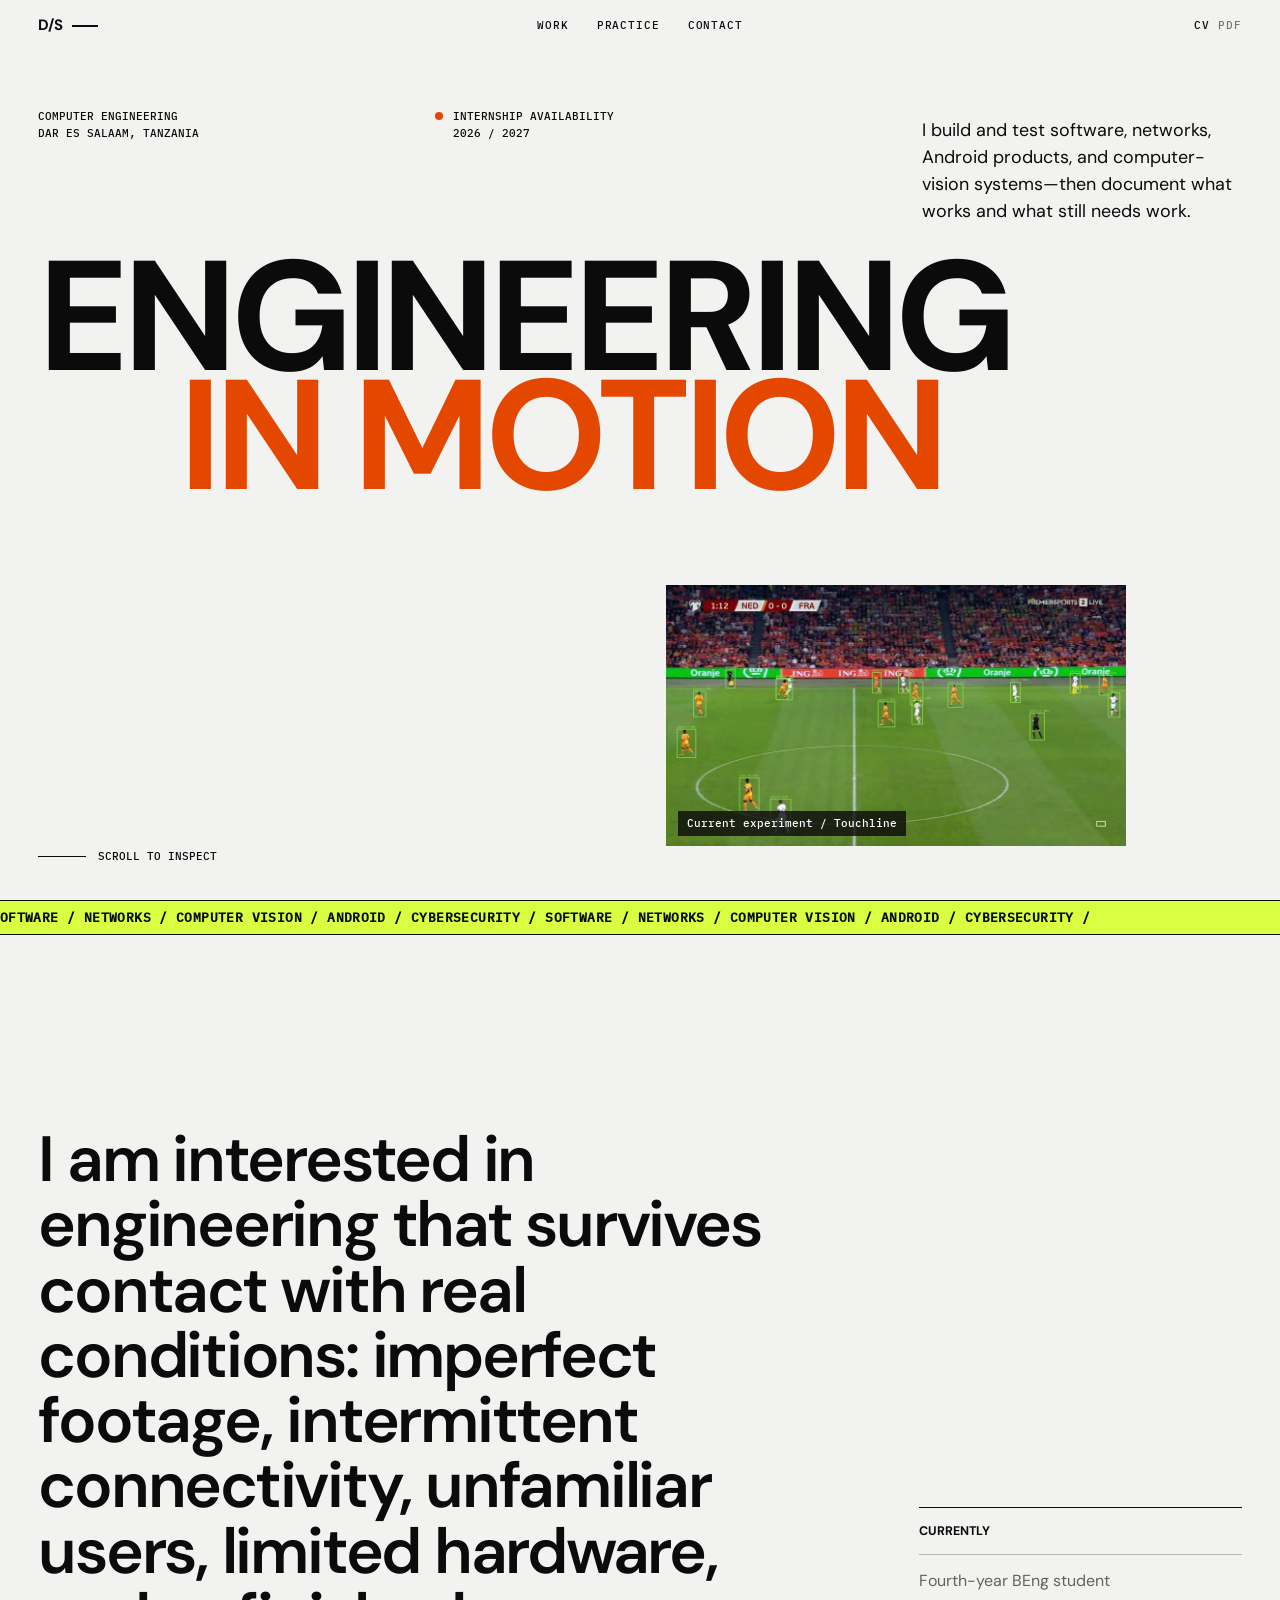
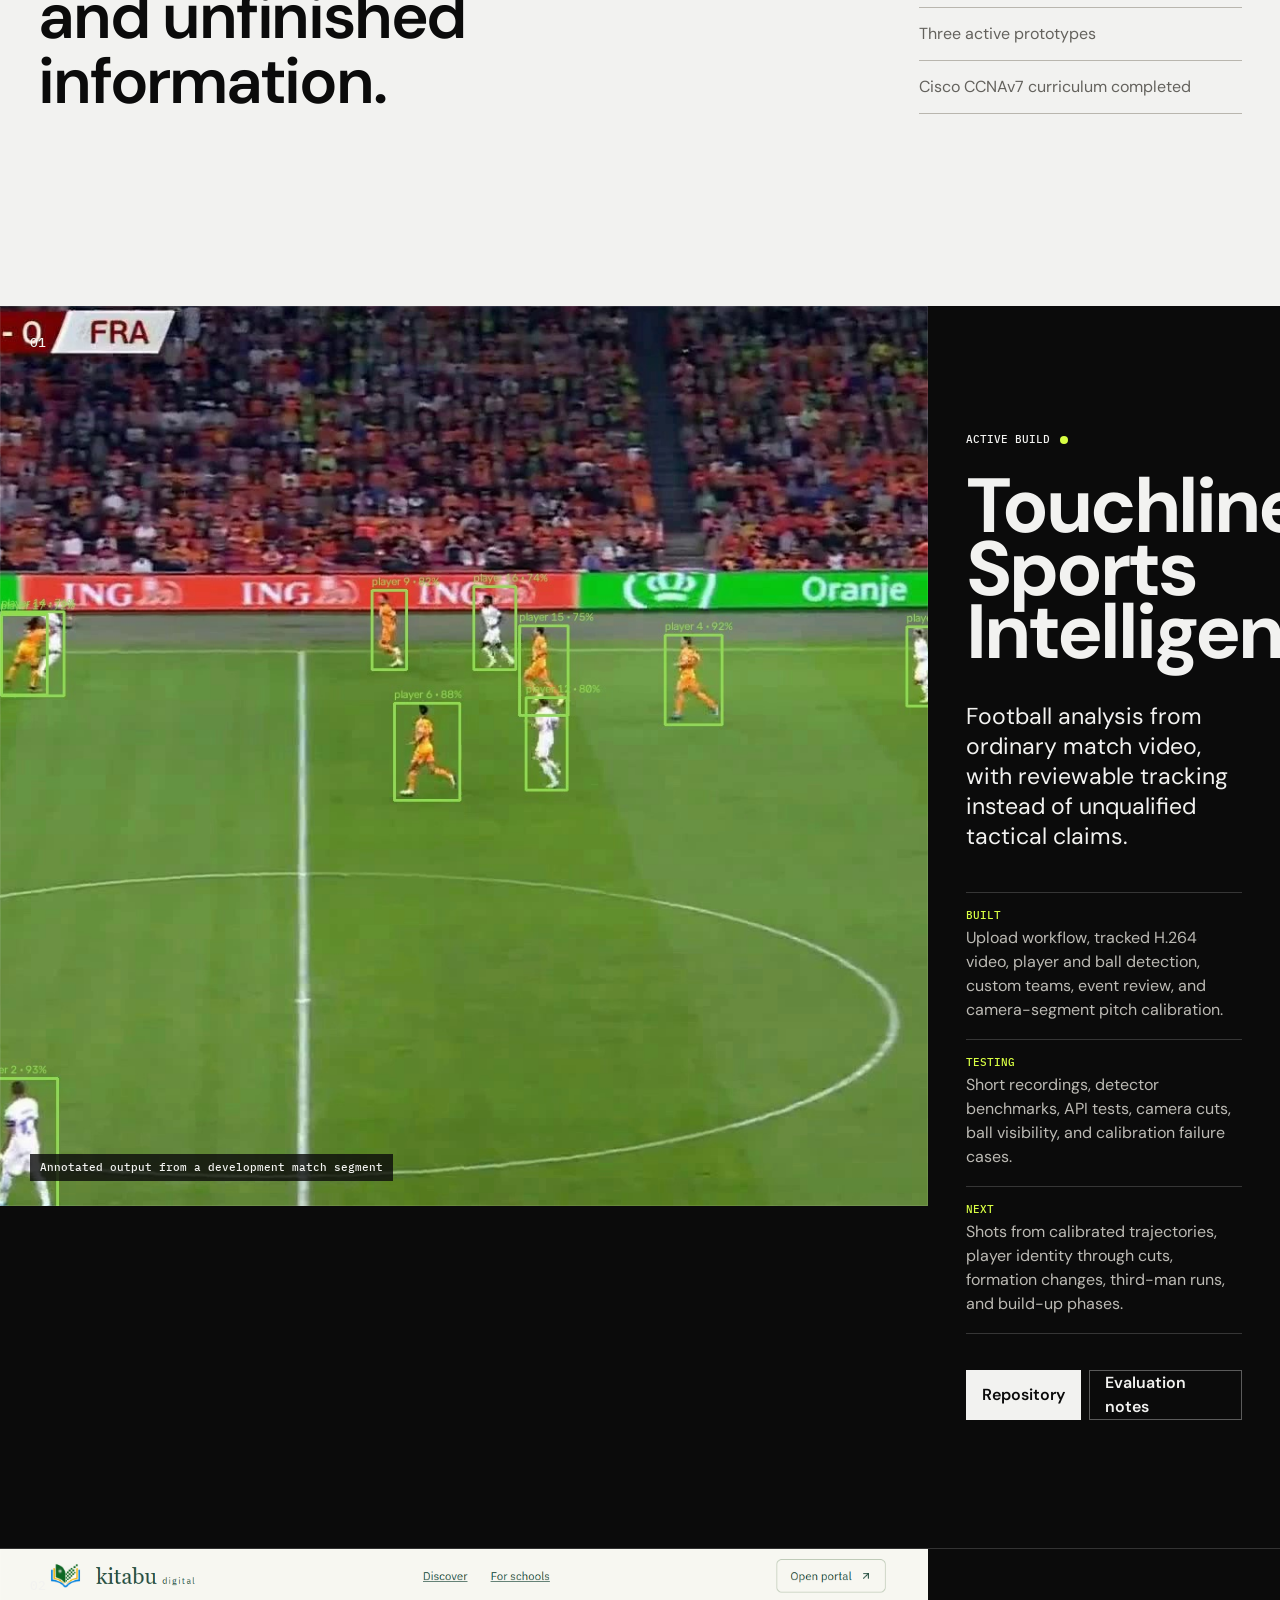
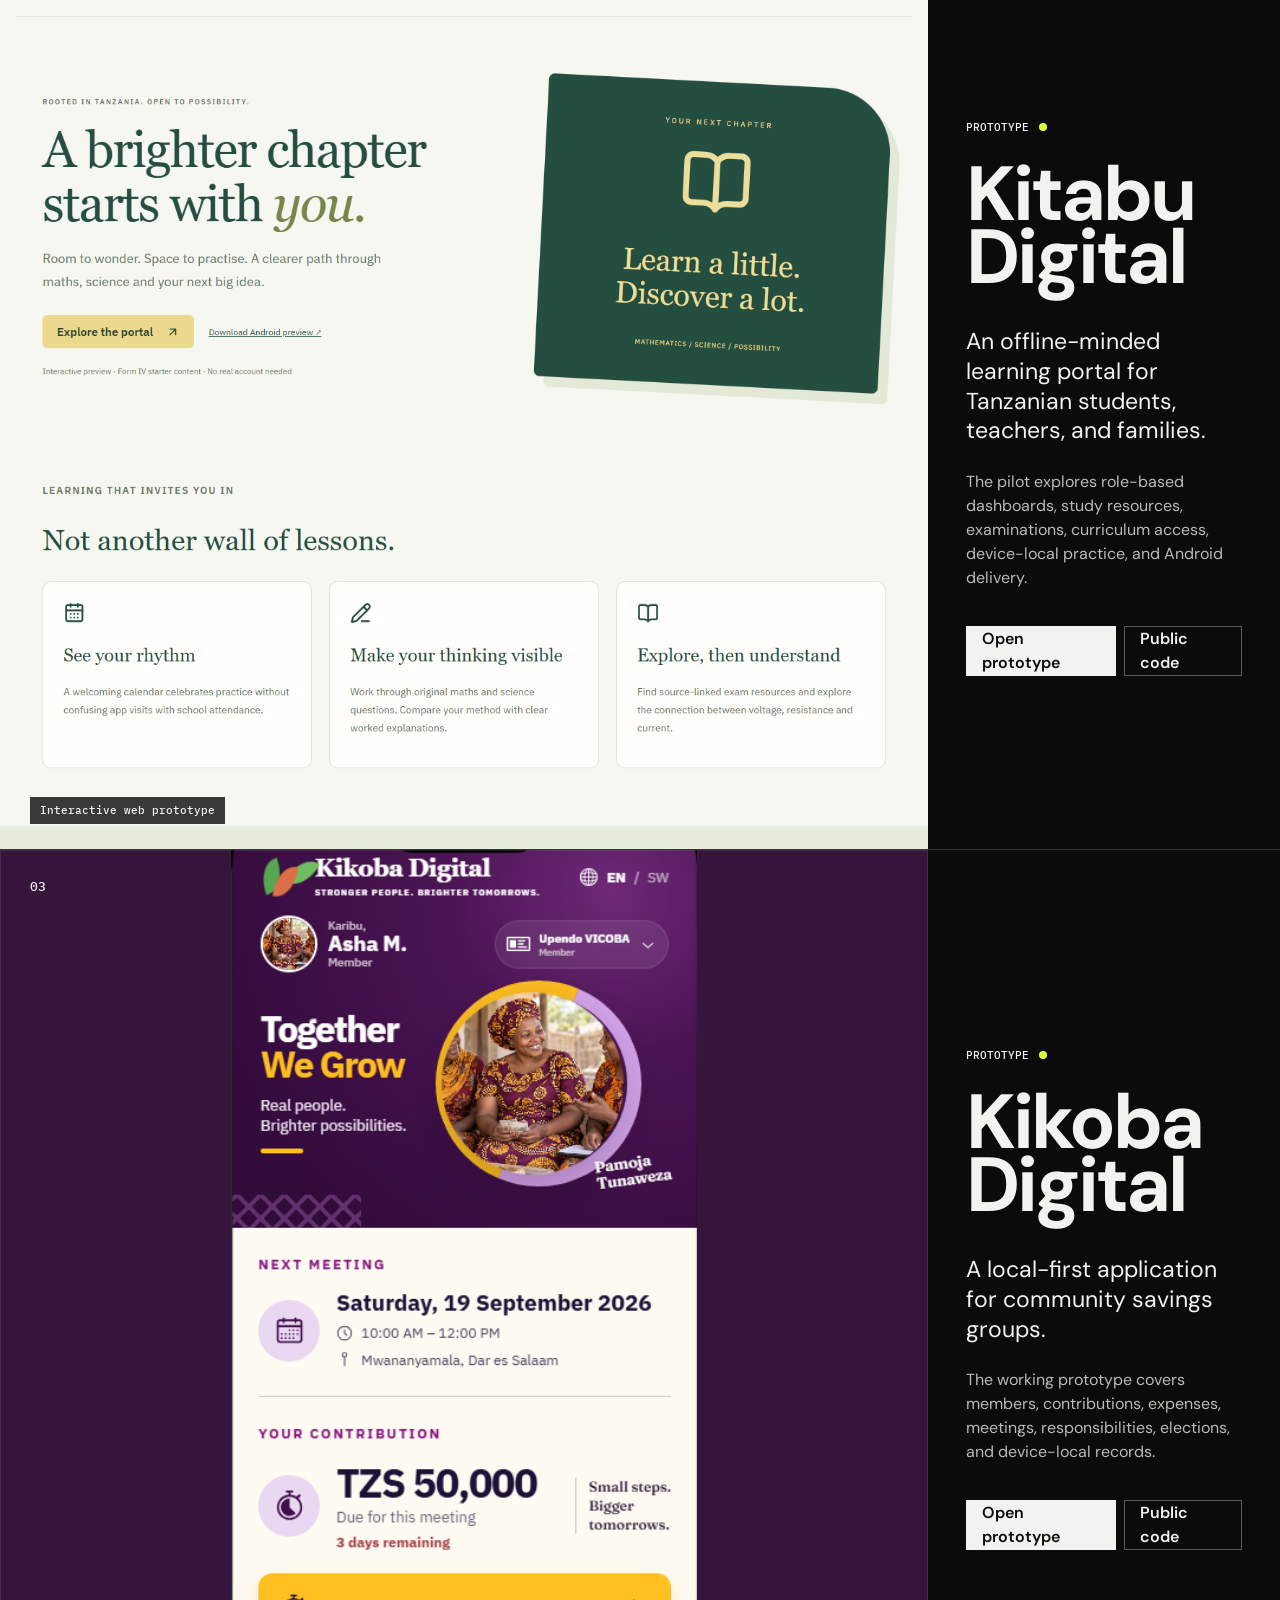
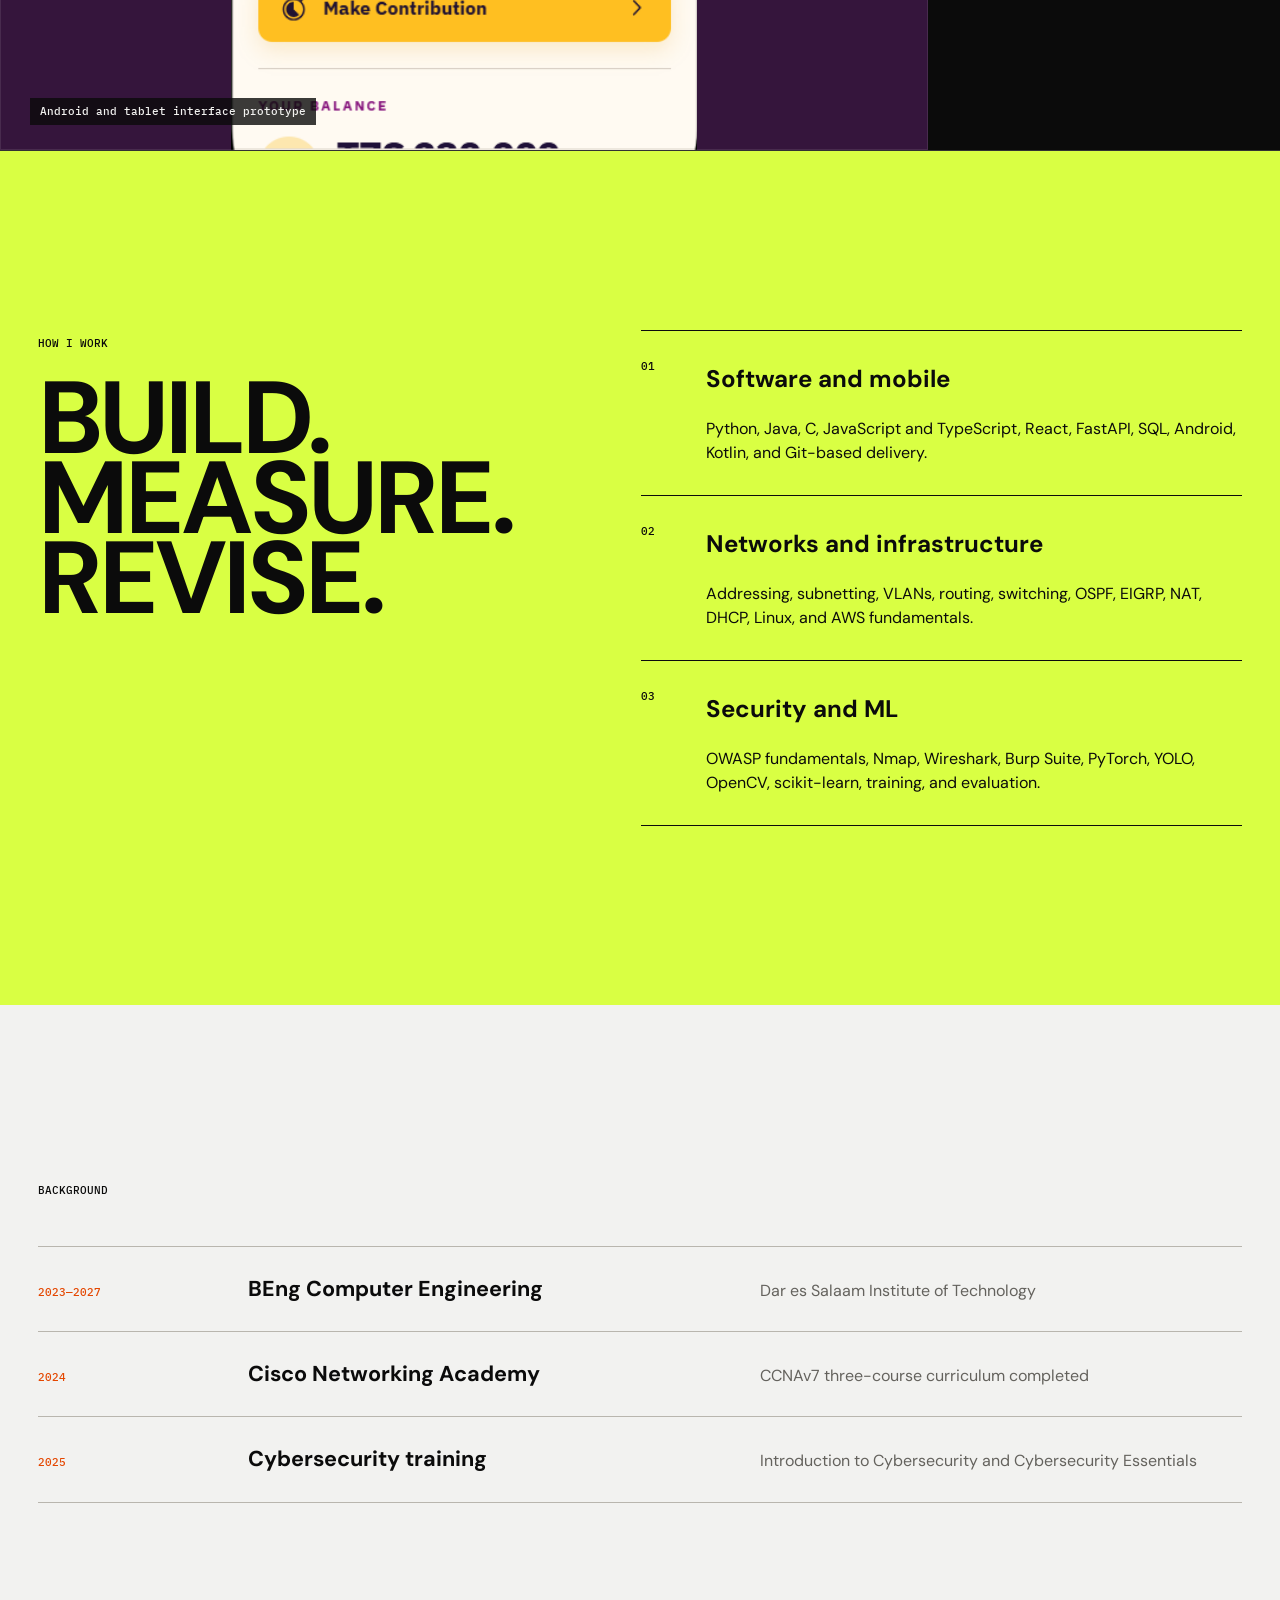
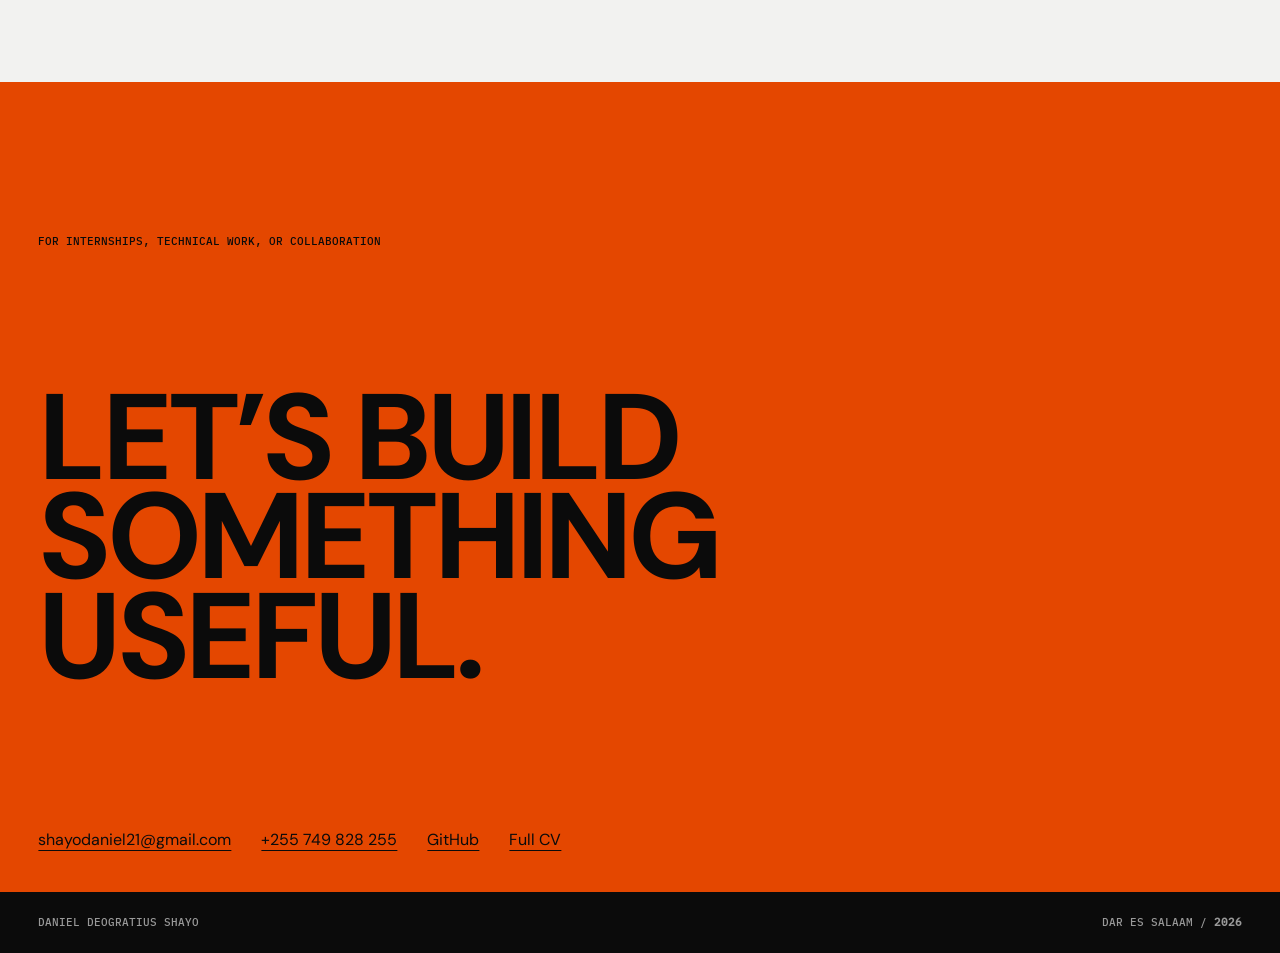
==== commit 35e928e3: "Redesign portfolio as kinetic engineering narrative" ====
--- a/index.html
+++ b/index.html
@@ -1,72 +1,29 @@
-<!doctype html>
-<html lang="en" data-theme="light">
-<head>
-  <meta charset="utf-8"><meta name="viewport" content="width=device-width,initial-scale=1">
-  <meta name="description" content="Daniel Shayo is a Computer Engineering student in Dar es Salaam building software, networks, Android products, and applied computer-vision systems.">
-  <meta name="theme-color" content="#f4f6f8"><meta property="og:title" content="Daniel Shayo | Engineering Portfolio"><meta property="og:description" content="Working prototypes, implementation evidence, and engineering notes."><meta property="og:image" content="https://dannieldeogratias.github.io/assets/touchline-tracking.jpg">
-  <title>Daniel Shayo | Engineering Portfolio</title><link rel="stylesheet" href="styles.css">
-</head>
-<body>
-  <a class="skip-link" href="#work">Skip to projects</a>
-  <header class="topbar"><nav class="nav shell" aria-label="Primary navigation">
-    <a class="identity" href="#top"><span>DS</span><strong>Daniel Shayo</strong></a>
-    <div class="nav-links"><a href="#work">Projects</a><a href="#capabilities">Capabilities</a><a href="#background">Background</a><a href="#contact">Contact</a><button class="theme-toggle" type="button" aria-label="Switch color theme"><span aria-hidden="true">◐</span></button></div>
-  </nav></header>
+<!doctype html><html lang="en"><head><meta charset="utf-8"><meta name="viewport" content="width=device-width,initial-scale=1"><meta name="description" content="Engineering portfolio of Daniel Deogratius Shayo — software, networks, Android, and computer vision built in Dar es Salaam."><meta name="theme-color" content="#f2f2f0"><meta property="og:title" content="Daniel Shayo — Computer Engineer"><meta property="og:image" content="https://dannieldeogratias.github.io/assets/touchline-tracking.jpg"><title>Daniel Shayo — Computer Engineer</title><link rel="icon" href="data:image/svg+xml,%3Csvg xmlns='http://www.w3.org/2000/svg' viewBox='0 0 32 32'%3E%3Crect width='32' height='32' fill='%230b0b0b'/%3E%3Ctext x='4' y='22' fill='%23f1efe8' font-family='Arial' font-weight='700' font-size='16'%3EDS%3C/text%3E%3C/svg%3E"><link rel="stylesheet" href="styles.css"></head>
+<body><a class="skip" href="#projects">Skip to projects</a><div class="progress" aria-hidden="true"></div>
+<header><a class="mark" href="#top" aria-label="Daniel Shayo home">D/S</a><nav aria-label="Primary"><a href="#projects">Work</a><a href="#practice">Practice</a><a href="#contact">Contact</a></nav><a class="cv-link" href="assets/Daniel-Shayo-CV.pdf" download>CV <span>PDF</span></a></header>
+<main id="top">
+  <section class="hero">
+    <div class="hero-meta"><p>Computer Engineering<br>Dar es Salaam, Tanzania</p><p class="available"><i></i> Internship availability<br>2026 / 2027</p></div>
+    <h1><span class="line"><b>ENGINEERING</b></span><span class="line offset"><b>IN MOTION</b></span></h1>
+    <p class="hero-intro">I build and test software, networks, Android products, and computer-vision systems—then document what works and what still needs work.</p>
+    <a class="hero-window" href="https://github.com/dannieldeogratias/touchline-sports-intelligence" aria-label="Open Touchline project repository"><img src="assets/touchline-tracking.jpg" alt="Touchline tracking players in football match footage"><span>Current experiment / Touchline</span></a>
+    <div class="scroll-cue" aria-hidden="true"><span></span>Scroll to inspect</div>
+  </section>
 
-  <main id="top">
-    <section class="opening shell">
-      <div class="opening-copy">
-        <p class="availability"><i></i> Available for 2026/2027 engineering internships</p>
-        <h1>I build systems that have to work outside the demo.</h1>
-        <p>Computer Engineering student in Dar es Salaam working across software, networks, Android, cybersecurity, and applied computer vision.</p>
-        <div class="opening-actions"><a class="action primary" href="#work">Inspect my projects <span>↓</span></a><a class="action" href="assets/Daniel-Shayo-CV.pdf" download>Download full CV <span>↗</span></a><a class="text-action" href="https://github.com/dannieldeogratias">GitHub projects ↗</a></div>
-      </div>
-      <a class="opening-proof" href="https://github.com/dannieldeogratias/touchline-sports-intelligence" aria-label="Open Touchline Sports Intelligence repository">
-        <img src="assets/touchline-tracking.jpg" alt="Touchline football tracking output showing detected players and movement trails" width="1920" height="1080">
-        <span class="proof-label"><b>Current build</b> Touchline tracking output</span>
-        <span class="proof-index">01 / 03</span>
-      </a>
-    </section>
+  <div class="ticker" aria-hidden="true"><div>SOFTWARE / NETWORKS / COMPUTER VISION / ANDROID / CYBERSECURITY / SOFTWARE / NETWORKS / COMPUTER VISION / ANDROID / CYBERSECURITY /</div></div>
 
-    <section class="ledger" aria-label="Professional links"><div class="shell ledger-grid">
-      <a href="https://dannieldeogratias.github.io/"><small>Engineering portfolio</small><strong>dannieldeogratias.github.io</strong><span>↗</span></a>
-      <a href="https://github.com/dannieldeogratias"><small>GitHub projects</small><strong>github.com/dannieldeogratias</strong><span>↗</span></a>
-      <a href="mailto:shayodaniel21@gmail.com"><small>Primary contact</small><strong>shayodaniel21@gmail.com</strong><span>↗</span></a>
-    </div></section>
+  <section class="statement"><p>I am interested in engineering that survives contact with real conditions: imperfect footage, intermittent connectivity, unfamiliar users, limited hardware, and unfinished information.</p><aside><b>Currently</b><span>Fourth-year BEng student</span><span>Three active prototypes</span><span>Cisco CCNAv7 curriculum completed</span></aside></section>
 
-    <section class="work shell" id="work">
-      <div class="section-intro"><h2>Working systems.<br>Documented honestly.</h2><p>Each project is a prototype under active development. The records below separate what works today from what comes next.</p></div>
+  <section class="projects" id="projects">
+    <article class="project project-touchline" data-project="01"><div class="project-stage"><img src="assets/touchline-tracking.jpg" alt="Touchline annotated football footage with player detections"><div class="stage-number">01</div><div class="stage-caption">Annotated output from a development match segment</div></div><div class="project-copy"><p class="project-state">Active build <i></i></p><h2>Touchline<br>Sports Intelligence</h2><p class="lead">Football analysis from ordinary match video, with reviewable tracking instead of unqualified tactical claims.</p><dl><div><dt>Built</dt><dd>Upload workflow, tracked H.264 video, player and ball detection, custom teams, event review, and camera-segment pitch calibration.</dd></div><div><dt>Testing</dt><dd>Short recordings, detector benchmarks, API tests, camera cuts, ball visibility, and calibration failure cases.</dd></div><div><dt>Next</dt><dd>Shots from calibrated trajectories, player identity through cuts, formation changes, third-man runs, and build-up phases.</dd></div></dl><div class="project-links"><a href="https://github.com/dannieldeogratias/touchline-sports-intelligence">Repository</a><a href="https://github.com/dannieldeogratias/touchline-sports-intelligence/blob/main/docs/VISION_BASELINE.md">Evaluation notes</a></div></div></article>
+    <article class="project project-kitabu" data-project="02"><div class="project-stage"><img src="assets/kitabu-preview.png" alt="Kitabu Digital learning portal"><div class="stage-number">02</div><div class="stage-caption">Interactive web prototype</div></div><div class="project-copy"><p class="project-state">Prototype <i></i></p><h2>Kitabu<br>Digital</h2><p class="lead">An offline-minded learning portal for Tanzanian students, teachers, and families.</p><p>The pilot explores role-based dashboards, study resources, examinations, curriculum access, device-local practice, and Android delivery.</p><div class="project-links"><a href="https://dannieldeogratias.github.io/kitabu-digital-demo/">Open prototype</a><a href="https://github.com/dannieldeogratias/kitabu-digital-demo">Public code</a></div></div></article>
+    <article class="project project-kikoba" data-project="03"><div class="project-stage"><img src="assets/kikoba-preview.png" alt="Kikoba Digital community savings application"><div class="stage-number">03</div><div class="stage-caption">Android and tablet interface prototype</div></div><div class="project-copy"><p class="project-state">Prototype <i></i></p><h2>Kikoba<br>Digital</h2><p class="lead">A local-first application for community savings groups.</p><p>The working prototype covers members, contributions, expenses, meetings, responsibilities, elections, and device-local records.</p><div class="project-links"><a href="https://dannieldeogratias.github.io/kikoba-digital-demo/">Open prototype</a><a href="https://github.com/dannieldeogratias/kikoba-digital-demo">Public code</a></div></div></article>
+  </section>
 
-      <article class="record featured">
-        <div class="record-head"><span>Record 01</span><span class="status"><i></i> In development</span></div>
-        <a class="record-visual" href="https://github.com/dannieldeogratias/touchline-sports-intelligence"><img src="assets/touchline-tracking.jpg" alt="Football match footage processed by Touchline with tracking annotations" width="1920" height="1080"></a>
-        <div class="record-body"><div class="record-title"><h3>Touchline Sports Intelligence</h3><p>Football video analysis built for short match recordings.</p></div>
-          <dl class="evidence"><div><dt>Working now</dt><dd>Video upload, tracked output, player and ball detection, editable teams, camera-aware pitch calibration, and reviewable events.</dd></div><div><dt>Engineering work</dt><dd>React analyst interface, FastAPI and SQLite API, YOLO and BoT-SORT processing, H.264 export, training, evaluation, tests, and documentation.</dd></div><div><dt>Building next</dt><dd>More reliable shots, player identity across cuts, formations, third-man runs, and build-up pattern analysis.</dd></div></dl>
-          <div class="record-actions"><a class="action primary" href="https://github.com/dannieldeogratias/touchline-sports-intelligence">Repository <span>↗</span></a><a class="action" href="https://github.com/dannieldeogratias/touchline-sports-intelligence/blob/main/docs/VISION_BASELINE.md">Evaluation notes <span>↗</span></a></div>
-        </div>
-      </article>
+  <section class="practice" id="practice"><div class="practice-title"><span>How I work</span><h2>BUILD.<br>MEASURE.<br>REVISE.</h2></div><div class="practice-list"><article><span>01</span><h3>Software and mobile</h3><p>Python, Java, C, JavaScript and TypeScript, React, FastAPI, SQL, Android, Kotlin, and Git-based delivery.</p></article><article><span>02</span><h3>Networks and infrastructure</h3><p>Addressing, subnetting, VLANs, routing, switching, OSPF, EIGRP, NAT, DHCP, Linux, and AWS fundamentals.</p></article><article><span>03</span><h3>Security and ML</h3><p>OWASP fundamentals, Nmap, Wireshark, Burp Suite, PyTorch, YOLO, OpenCV, scikit-learn, training, and evaluation.</p></article></div></section>
 
-      <div class="record-pair">
-        <article class="record"><div class="record-head"><span>Record 02</span><span class="status"><i></i> In development</span></div><a class="record-visual" href="https://dannieldeogratias.github.io/kitabu-digital-demo/"><img src="assets/kitabu-preview.png" alt="Kitabu Digital education portal on desktop and mobile" width="1600" height="1000"></a><div class="record-body"><div class="record-title"><h3>Kitabu Digital</h3><p>An offline-minded learning portal for Tanzanian students, teachers, and families.</p></div><p class="record-note">The interactive pilot explores role-based dashboards, study resources, examinations, curriculum access, and Android delivery.</p><div class="record-actions"><a class="action primary" href="https://dannieldeogratias.github.io/kitabu-digital-demo/">Open prototype <span>↗</span></a><a class="text-action" href="https://github.com/dannieldeogratias/kitabu-digital-demo">Public code ↗</a></div></div></article>
-        <article class="record"><div class="record-head"><span>Record 03</span><span class="status"><i></i> In development</span></div><a class="record-visual kikoba" href="https://dannieldeogratias.github.io/kikoba-digital-demo/"><img src="assets/kikoba-preview.png" alt="Kikoba Digital savings group application displayed on a tablet" width="1600" height="1000"></a><div class="record-body"><div class="record-title"><h3>Kikoba Digital</h3><p>A local-first Android application for community savings groups.</p></div><p class="record-note">The working prototype covers members, contributions, expenses, meetings, roles, and local elections.</p><div class="record-actions"><a class="action primary" href="https://dannieldeogratias.github.io/kikoba-digital-demo/">Open prototype <span>↗</span></a><a class="text-action" href="https://github.com/dannieldeogratias/kikoba-digital-demo">Public code ↗</a></div></div></article>
-      </div>
-    </section>
+  <section class="background"><p>Background</p><div class="background-row"><time>2023—2027</time><h3>BEng Computer Engineering</h3><span>Dar es Salaam Institute of Technology</span></div><div class="background-row"><time>2024</time><h3>Cisco Networking Academy</h3><span>CCNAv7 three-course curriculum completed</span></div><div class="background-row"><time>2025</time><h3>Cybersecurity training</h3><span>Introduction to Cybersecurity and Cybersecurity Essentials</span></div></section>
 
-    <section class="capabilities" id="capabilities"><div class="shell capability-layout"><h2>Engineering range</h2><div class="capability-list">
-      <article><h3>Software and mobile</h3><p>Python, Java, C, JavaScript and TypeScript, React, APIs, SQL, Android, Kotlin, and Git-based delivery.</p></article>
-      <article><h3>Networks and infrastructure</h3><p>IP addressing, subnetting, VLANs, routing, switching, OSPF, EIGRP, NAT, DHCP, Linux, and AWS fundamentals.</p></article>
-      <article><h3>Security and machine learning</h3><p>OWASP fundamentals, Nmap, Wireshark, Burp Suite, PyTorch, YOLO, OpenCV, scikit-learn, and model evaluation.</p></article>
-    </div></div></section>
-
-    <section class="background shell" id="background"><h2>Background</h2><div class="timeline">
-      <article><time>2023–2027</time><div><h3>BEng in Computer Engineering</h3><p>Dar es Salaam Institute of Technology. Fourth-year student developing foundations across computing, electronics, software, and infrastructure.</p></div></article>
-      <article><time>2024</time><div><h3>Cisco Networking Academy CCNAv7</h3><p>Completed Introduction to Networks; Switching, Routing, and Wireless Essentials; and Enterprise Networking, Security, and Automation.</p></div></article>
-      <article><time>2025</time><div><h3>Cybersecurity training</h3><p>Completed Introduction to Cybersecurity and Cybersecurity Essentials through Cisco Networking Academy.</p></div></article>
-      <article><time>Now</time><div><h3>Learning through implementation</h3><p>Building public prototypes, measuring computer-vision performance, and documenting the tradeoffs behind each system.</p></div></article>
-    </div></section>
-
-    <section class="contact" id="contact"><div class="shell contact-layout"><div><h2>Available to contribute.</h2><p>I am looking for an engineering internship where I can build, test, learn from experienced teams, and take responsibility for useful work.</p></div><div class="contact-actions"><a href="mailto:shayodaniel21@gmail.com"><small>Email</small><strong>shayodaniel21@gmail.com</strong><span>↗</span></a><a href="tel:+255749828255"><small>Phone</small><strong>+255 749 828 255</strong><span>↗</span></a><a href="assets/Daniel-Shayo-CV.pdf"><small>Full CV</small><strong>Download PDF</strong><span>↓</span></a><a href="https://github.com/dannieldeogratias"><small>GitHub</small><strong>@dannieldeogratias</strong><span>↗</span></a></div></div></section>
-  </main>
-  <footer class="footer shell"><span>Daniel Deogratius Shayo</span><span>Dar es Salaam, Tanzania</span><span id="year">2026</span></footer>
-  <script src="script.js"></script>
-</body></html>
+  <section class="contact" id="contact"><p>For internships, technical work, or collaboration</p><a href="mailto:shayodaniel21@gmail.com">LET’S BUILD<br>SOMETHING USEFUL.</a><div><a href="mailto:shayodaniel21@gmail.com">shayodaniel21@gmail.com</a><a href="tel:+255749828255">+255 749 828 255</a><a href="https://github.com/dannieldeogratias">GitHub</a><a href="assets/Daniel-Shayo-CV.pdf">Full CV</a></div></section>
+</main><footer><span>Daniel Deogratius Shayo</span><span>Dar es Salaam / <b id="year">2026</b></span></footer>
+<script src="assets/vendor/gsap.min.js"></script><script src="assets/vendor/ScrollTrigger.min.js"></script><script src="assets/vendor/lenis.min.js"></script><script src="script.js"></script></body></html>
--- a/styles.css
+++ b/styles.css
@@ -1,16 +1,13 @@
-@font-face{font-family:DM Sans;src:url(assets/fonts/dm-sans-400.woff2) format('woff2');font-weight:400;font-display:swap}@font-face{font-family:DM Sans;src:url(assets/fonts/dm-sans-600.woff2) format('woff2');font-weight:600;font-display:swap}@font-face{font-family:DM Sans;src:url(assets/fonts/dm-sans-700.woff2) format('woff2');font-weight:700;font-display:swap}@font-face{font-family:IBM Plex Mono;src:url(assets/fonts/ibm-plex-mono-500.woff2) format('woff2');font-weight:500;font-display:swap}
-:root{color-scheme:light;--paper:#f4f6f8;--surface:#fff;--ink:#101318;--muted:#5d6570;--line:#cbd1d8;--blue:#0649d8;--blue-soft:#e6edff;--signal:#98f542;--nav:rgba(244,246,248,.82);--shadow:0 24px 80px rgba(0,0,0,.14);--max:1280px}
-[data-theme=dark]{color-scheme:dark;--paper:#0b0e13;--surface:#121720;--ink:#f5f7fa;--muted:#a6afbb;--line:#303946;--blue:#79a4ff;--blue-soft:#172748;--signal:#93ed48;--nav:rgba(11,14,19,.84);--shadow:0 24px 80px rgba(0,0,0,.35)}
-*{box-sizing:border-box}html{scroll-behavior:smooth}body{margin:0;background:var(--paper);color:var(--ink);font:400 16px/1.55 'DM Sans',sans-serif;transition:background .2s,color .2s}a{color:inherit}img{display:block;max-width:100%}button{font:inherit}::selection{background:var(--blue);color:#fff}:focus-visible{outline:3px solid var(--blue);outline-offset:4px}.shell{width:min(var(--max),calc(100% - 48px));margin-inline:auto}.skip-link{position:fixed;z-index:20;top:0;left:12px;transform:translateY(-120%);padding:12px 16px;background:var(--ink);color:var(--paper)}.skip-link:focus{top:12px;transform:none}
-.topbar{position:sticky;z-index:10;top:0;border-bottom:1px solid color-mix(in srgb,var(--line) 70%,transparent);background:var(--nav);backdrop-filter:blur(18px) saturate(140%);-webkit-backdrop-filter:blur(18px) saturate(140%)}.nav{min-height:68px;display:flex;align-items:center;justify-content:space-between;gap:24px}.identity{display:flex;align-items:center;gap:11px;text-decoration:none}.identity>span{display:grid;width:36px;height:36px;place-items:center;background:var(--blue);color:#fff;border-radius:10px;font-weight:700;font-size:.78rem}.identity strong{font-size:.92rem}.nav-links{display:flex;align-items:center;gap:24px}.nav-links>a{color:var(--muted);font-size:.86rem;font-weight:600;text-decoration:none}.nav-links>a:hover{color:var(--ink)}.theme-toggle{display:grid;width:40px;height:40px;place-items:center;border:1px solid var(--line);border-radius:50%;background:var(--surface);color:var(--ink);cursor:pointer}.theme-toggle:hover{background:var(--blue-soft)}
-.opening{display:grid;grid-template-columns:.9fr 1.1fr;gap:clamp(42px,7vw,100px);align-items:center;min-height:calc(100svh - 68px);padding-block:clamp(64px,9vw,120px)}.opening-copy{position:relative;z-index:2}.availability{display:flex;align-items:center;gap:9px;margin:0 0 28px;color:var(--muted);font-size:.82rem}.availability i,.status i{display:inline-block;width:8px;height:8px;border-radius:50%;background:var(--signal);box-shadow:0 0 0 4px color-mix(in srgb,var(--signal) 20%,transparent)}h1,h2,h3,p{overflow-wrap:break-word}h1{max-width:10ch;margin:0;font-size:clamp(3.4rem,6.2vw,5.8rem);font-weight:700;letter-spacing:-.04em;line-height:.92}.opening-copy>p:not(.availability){max-width:54ch;margin:28px 0 0;color:var(--muted);font-size:1.08rem}.opening-actions,.record-actions{display:flex;flex-wrap:wrap;align-items:center;gap:10px;margin-top:32px}.action{display:inline-flex;min-height:48px;align-items:center;justify-content:space-between;gap:18px;padding:0 17px;border:1px solid var(--line);border-radius:12px;background:var(--surface);font-size:.86rem;font-weight:600;text-decoration:none;transition:transform .18s,background .18s}.action:hover{transform:translateY(-2px);background:var(--blue-soft)}.action.primary{border-color:var(--blue);background:var(--blue);color:#fff}.action.primary:hover{background:color-mix(in srgb,var(--blue) 88%,#000)}.text-action{padding:11px 6px;color:var(--blue);font-size:.86rem;font-weight:600;text-underline-offset:4px}.opening-proof{position:relative;overflow:hidden;min-height:560px;background:#080a09;box-shadow:var(--shadow);text-decoration:none}.opening-proof img{width:100%;height:100%;min-height:560px;object-fit:cover}.proof-label,.proof-index{position:absolute;padding:10px 12px;background:rgba(10,13,12,.86);color:#fff;font:500 .72rem/1.35 'IBM Plex Mono',monospace;backdrop-filter:blur(10px)}.proof-label{left:14px;bottom:14px}.proof-label b{display:block;color:var(--signal)}.proof-index{top:14px;right:14px}
-.ledger{border-block:1px solid var(--line);background:var(--surface);padding-inline:1px}.ledger-grid{display:grid;grid-template-columns:repeat(3,1fr)}.ledger a{position:relative;display:grid;gap:2px;padding:22px 24px;border-right:1px solid var(--line);text-decoration:none}.ledger a:first-child{border-left:1px solid var(--line)}.ledger small,.contact-actions small{color:var(--muted);font:500 .72rem/1.4 'IBM Plex Mono',monospace;text-transform:uppercase;letter-spacing:.06em}.ledger strong{font-size:.88rem;overflow-wrap:anywhere}.ledger a>span,.contact-actions a>span{position:absolute;top:22px;right:18px;color:var(--blue)}.ledger a:hover{background:var(--blue-soft)}
-.work{padding-block:clamp(96px,12vw,160px)}.section-intro{display:grid;grid-template-columns:1fr 1fr;gap:40px;align-items:end;margin-bottom:58px}.section-intro h2,.capabilities h2,.background>h2,.contact h2{margin:0;font-size:clamp(2.8rem,5.5vw,5.2rem);line-height:.96;letter-spacing:-.04em}.section-intro p{max-width:48ch;margin:0;color:var(--muted);justify-self:end}.record{border-top:1px solid var(--ink)}.record-head{display:flex;justify-content:space-between;gap:24px;padding:13px 0;font:500 .7rem/1.4 'IBM Plex Mono',monospace;text-transform:uppercase;letter-spacing:.05em}.status{display:flex;align-items:center;gap:9px}.status i{width:6px;height:6px;box-shadow:none}.record-visual{display:block;overflow:hidden;background:#0a0d0b}.record-visual img{width:100%;aspect-ratio:16/9;object-fit:cover;transition:transform .5s cubic-bezier(.2,.8,.2,1)}.record-visual:hover img{transform:scale(1.015)}.record-body{padding:26px 0 56px}.featured .record-body{display:grid;grid-template-columns:.8fr 1.2fr;gap:clamp(40px,8vw,120px)}.record-title h3{margin:0;font-size:clamp(2rem,4vw,4rem);line-height:.98;letter-spacing:-.035em}.record-title p,.record-note{max-width:48ch;margin:15px 0 0;color:var(--muted)}.evidence{margin:0}.evidence>div{display:grid;grid-template-columns:130px 1fr;gap:20px;padding:15px 0;border-top:1px solid var(--line)}.evidence>div:last-child{border-bottom:1px solid var(--line)}.evidence dt{font-weight:600}.evidence dd{margin:0;color:var(--muted)}.record-pair{display:grid;grid-template-columns:1fr 1fr;gap:36px}.record-pair .record-visual img{aspect-ratio:4/3}.record-pair .record-body{padding-bottom:0}.record-pair .record-title h3{font-size:clamp(2rem,3.2vw,3.2rem)}.record-visual.kikoba{background:#391943}.record-visual.kikoba img{object-fit:contain}
-.capabilities{padding:clamp(96px,12vw,150px) 1px;background:var(--ink);color:var(--paper)}.capability-layout{display:grid;grid-template-columns:.8fr 1.2fr;gap:clamp(48px,9vw,140px)}.capabilities h2{font-size:clamp(2.8rem,5vw,5rem)}.capability-list article{padding:24px 0;border-top:1px solid color-mix(in srgb,var(--paper) 24%,transparent)}.capability-list article:last-child{border-bottom:1px solid color-mix(in srgb,var(--paper) 24%,transparent)}.capability-list h3{margin:0;font-size:1.35rem}.capability-list p{max-width:60ch;margin:9px 0 0;color:color-mix(in srgb,var(--paper) 70%,transparent)}
-.background{display:grid;grid-template-columns:.7fr 1.3fr;gap:clamp(48px,9vw,140px);padding-block:clamp(96px,12vw,160px)}.background>h2{font-size:clamp(2.8rem,5vw,5rem)}.timeline article{display:grid;grid-template-columns:120px 1fr;gap:28px;padding:24px 0;border-top:1px solid var(--line)}.timeline article:last-child{border-bottom:1px solid var(--line)}.timeline time{color:var(--blue);font:500 .75rem/1.5 'IBM Plex Mono',monospace}.timeline h3{margin:0;font-size:1.25rem}.timeline p{max-width:60ch;margin:8px 0 0;color:var(--muted)}
-.contact{padding:clamp(88px,12vw,150px) 1px;background:var(--blue);color:#fff}.contact-layout{display:grid;grid-template-columns:1fr 1fr;gap:clamp(50px,9vw,140px);align-items:end}.contact h2{max-width:8ch}.contact-layout>div>p{max-width:52ch;color:rgba(255,255,255,.78)}.contact-actions{display:grid}.contact-actions a{position:relative;display:grid;gap:2px;padding:17px 32px 17px 0;border-top:1px solid rgba(255,255,255,.3);text-decoration:none}.contact-actions a:last-child{border-bottom:1px solid rgba(255,255,255,.3)}.contact-actions small{color:rgba(255,255,255,.88)}.contact-actions a>span{color:#fff;top:22px}.contact-actions a:hover strong{text-decoration:underline;text-underline-offset:4px}.footer{display:flex;justify-content:space-between;gap:20px;padding-block:28px;color:var(--muted);font-size:.78rem}
-@media(max-width:900px){.opening{grid-template-columns:1fr;min-height:auto}.opening-copy{padding-top:24px}.opening-proof,.opening-proof img{min-height:0}.section-intro,.featured .record-body,.capability-layout,.background,.contact-layout{grid-template-columns:1fr}.section-intro p{justify-self:start}.record-pair{gap:22px}.ledger-grid{grid-template-columns:1fr}.ledger a,.ledger a:first-child{border-left:1px solid var(--line);border-right:1px solid var(--line);border-bottom:1px solid var(--line)}.ledger a:last-child{border-bottom:0}.capabilities h2,.background>h2{margin-bottom:8px}}
-@media(max-width:640px){.shell{width:calc(100% - 30px)}.nav{min-height:60px}.identity strong{display:none}.nav-links{gap:9px}.nav-links>a:not(:last-of-type){display:none}.nav-links>a{font-size:.8rem}.theme-toggle{width:38px;height:38px}.opening{padding-block:54px}.availability{align-items:flex-start}.opening h1{font-size:clamp(2.8rem,14vw,4rem)}.opening-actions,.record-actions{display:grid}.action{width:100%}.text-action{text-align:center}.opening-proof{margin-inline:-15px}.proof-label{max-width:75%}.section-intro h2,.capabilities h2,.background>h2,.contact h2{font-size:clamp(2.45rem,12vw,3.5rem)}.record-pair{grid-template-columns:1fr}.record-pair .record{margin-top:30px}.featured .record-body{gap:28px}.evidence>div{grid-template-columns:1fr;gap:5px}.timeline article{grid-template-columns:1fr;gap:7px}.footer{display:grid;gap:4px}.record-head{align-items:center}.contact-actions strong{font-size:.9rem}}
-@media(prefers-reduced-motion:reduce){html{scroll-behavior:auto}*,*::before,*::after{transition-duration:.01ms!important;animation-duration:.01ms!important}}
-@media(prefers-reduced-transparency:reduce){.topbar{background:var(--paper);backdrop-filter:none;-webkit-backdrop-filter:none}}
-
+@font-face{font-family:DM;src:url(assets/fonts/dm-sans-400.woff2) format('woff2');font-weight:400;font-display:swap}@font-face{font-family:DM;src:url(assets/fonts/dm-sans-600.woff2) format('woff2');font-weight:600;font-display:swap}@font-face{font-family:DM;src:url(assets/fonts/dm-sans-700.woff2) format('woff2');font-weight:700;font-display:swap}@font-face{font-family:Mono;src:url(assets/fonts/ibm-plex-mono-500.woff2) format('woff2');font-weight:500;font-display:swap}
+:root{--paper:#f2f2f0;--ink:#0b0b0b;--muted:#64625d;--line:#b9b6ae;--hot:#e44700;--acid:#d9ff43;--pad:clamp(20px,3vw,48px)}*{box-sizing:border-box}html{scroll-behavior:auto;overflow-x:hidden}body{margin:0;background:var(--paper);color:var(--ink);font:400 16px/1.5 DM,sans-serif;overflow-x:hidden}a{color:inherit}img{display:block;width:100%}::selection{background:var(--hot);color:#fff}:focus-visible{outline:3px solid var(--hot);outline-offset:5px}.skip{position:fixed;z-index:100;top:0;left:20px;transform:translateY(-120%);padding:12px 16px;background:var(--ink);color:#fff}.skip:focus{top:12px;transform:none}.progress{position:fixed;z-index:90;top:0;left:0;width:0;height:4px;background:var(--hot)}
+header{position:fixed;z-index:50;top:18px;left:var(--pad);right:var(--pad);display:grid;grid-template-columns:1fr auto 1fr;align-items:center;mix-blend-mode:difference;color:#fff;pointer-events:none}header a{pointer-events:auto;text-decoration:none}.mark{font:700 15px/1 DM,sans-serif}.mark::after{content:'';display:inline-block;width:26px;height:2px;margin-left:9px;background:currentColor;vertical-align:middle}nav{display:flex;gap:28px}nav a,.cv-link{font:500 11px/1 Mono,monospace;text-transform:uppercase;letter-spacing:.08em}.cv-link{justify-self:end}.cv-link span{opacity:.55}
+.hero{position:relative;min-height:100svh;overflow:hidden;padding:clamp(100px,12vh,150px) var(--pad) 42px}.hero-meta{display:flex;justify-content:space-between;width:min(620px,45vw);font:500 11px/1.5 Mono,monospace;text-transform:uppercase}.hero-meta p{margin:0}.available{display:flex;gap:10px}.available i,.project-state i{width:8px;height:8px;margin-top:4px;border-radius:50%;background:var(--hot)}h1{position:relative;z-index:2;margin:clamp(80px,13vh,150px) 0 0;font-size:clamp(4.5rem,12.2vw,11rem);font-weight:700;line-height:.76;letter-spacing:-.04em}.line{display:block;overflow:hidden}.line b{display:block}.line.offset{padding-left:11vw;color:var(--hot)}.hero-intro{position:absolute;z-index:3;right:var(--pad);top:clamp(100px,13vh,160px);width:min(320px,27vw);margin:0;font-size:clamp(1rem,1.4vw,1.25rem)}.hero-window{position:absolute;right:12vw;bottom:6vh;z-index:1;width:min(460px,36vw);height:min(310px,29vh);overflow:hidden;background:#090909;color:#fff;text-decoration:none;clip-path:inset(0 0 0 0)}.hero-window img{height:100%;object-fit:cover}.hero-window span{position:absolute;left:12px;bottom:10px;padding:7px 9px;background:#0b0b0bcc;font:500 11px/1 Mono,monospace}.scroll-cue{position:absolute;bottom:38px;left:var(--pad);display:flex;align-items:center;gap:12px;font:500 11px/1 Mono,monospace;text-transform:uppercase}.scroll-cue span{display:block;width:48px;height:1px;background:var(--ink)}
+.ticker{overflow:hidden;border-block:1px solid var(--ink);background:var(--acid);padding:10px 0;white-space:nowrap}.ticker div{width:max-content;padding-inline:12px;font:600 13px/1 Mono,monospace;letter-spacing:.03em}
+.statement{display:grid;grid-template-columns:1.4fr .6fr;gap:10vw;padding:clamp(100px,15vw,220px) var(--pad)}.statement>p{max-width:22ch;margin:0;font-size:clamp(2.4rem,5vw,5.6rem);font-weight:600;line-height:1.02;letter-spacing:-.035em}.statement aside{align-self:end;display:grid;border-top:1px solid var(--ink)}.statement aside>*{padding:14px 0;border-bottom:1px solid var(--line)}.statement aside b{font-size:.78rem;text-transform:uppercase}.statement aside span{color:var(--muted)}
+.projects{background:var(--ink);color:var(--paper)}.project{display:grid;grid-template-columns:minmax(0,1.45fr) minmax(330px,.55fr);min-height:100svh;border-bottom:1px solid #333}.project-stage{position:sticky;top:0;height:100svh;overflow:hidden;background:#171717}.project-stage::after{content:'';position:absolute;inset:0;box-shadow:inset 0 0 0 1px #ffffff18;pointer-events:none}.project-stage img{height:100%;object-fit:cover;transform:scale(1.06)}.project-kitabu .project-stage img{object-position:top}.project-kikoba .project-stage{background:#35153c}.project-kikoba .project-stage img{object-fit:contain}.stage-number{position:absolute;top:30px;left:30px;font:500 13px/1 Mono,monospace}.stage-caption{position:absolute;bottom:25px;left:30px;padding:8px 10px;background:#0b0b0bcc;font:500 11px/1 Mono,monospace}.project-copy{align-self:center;padding:clamp(80px,10vw,150px) var(--pad)}.project-state{display:flex;gap:10px;align-items:center;margin:0 0 30px;font:500 11px/1 Mono,monospace;text-transform:uppercase}.project-state i{margin:0;background:var(--acid)}.project h2{margin:0;font-size:clamp(3.4rem,6vw,7rem);line-height:.82;letter-spacing:-.04em}.project .lead{margin:38px 0 0;font-size:clamp(1.2rem,1.8vw,1.65rem);line-height:1.3}.project-copy>p:not(.project-state):not(.lead){margin:24px 0;color:#bcbab4}.project dl{margin:40px 0 0}.project dl>div{padding:17px 0;border-top:1px solid #363636}.project dl>div:last-child{border-bottom:1px solid #363636}.project dt{margin-bottom:5px;color:var(--acid);font:500 11px/1 Mono,monospace;text-transform:uppercase}.project dd{margin:0;color:#bcbab4}.project-links{display:flex;gap:8px;margin-top:36px}.project-links a{min-height:46px;display:inline-flex;align-items:center;padding:0 15px;border:1px solid #5b5b5b;font-weight:600;text-decoration:none}.project-links a:first-child{background:var(--paper);color:var(--ink);border-color:var(--paper)}.project-links a:hover{background:var(--hot);border-color:var(--hot);color:#fff}
+.practice{display:grid;grid-template-columns:.8fr 1.2fr;gap:10vw;padding:clamp(110px,14vw,200px) var(--pad);background:var(--acid)}.practice-title{position:sticky;top:110px;align-self:start}.practice-title>span,.background>p,.contact>p{font:500 11px/1 Mono,monospace;text-transform:uppercase}.practice h2{margin:25px 0 0;font-size:clamp(4rem,8vw,9rem);line-height:.78;letter-spacing:-.04em}.practice-list article{display:grid;grid-template-columns:45px 1fr;gap:20px;padding:30px 0;border-top:1px solid var(--ink)}.practice-list article:last-child{border-bottom:1px solid var(--ink)}.practice-list span{font:500 11px/1 Mono,monospace}.practice-list h3{margin:0;font-size:1.5rem}.practice-list p{grid-column:2;max-width:55ch;margin:0}
+.background{padding:clamp(100px,14vw,200px) var(--pad)}.background>p{margin:0 0 50px}.background-row{display:grid;grid-template-columns:180px 1fr 1fr;gap:30px;align-items:baseline;padding:26px 0;border-top:1px solid var(--line)}.background-row:last-child{border-bottom:1px solid var(--line)}.background time{font:500 11px/1 Mono,monospace;color:var(--hot)}.background h3{margin:0;font-size:1.35rem}.background-row span{color:var(--muted)}
+.contact{min-height:90svh;display:flex;flex-direction:column;justify-content:space-between;padding:clamp(100px,12vw,170px) var(--pad) 40px;background:var(--hot);color:var(--ink)}.contact>p{margin:0}.contact>a{max-width:12ch;margin:50px 0;color:var(--ink);font-size:clamp(3.7rem,9.5vw,10rem);font-weight:700;line-height:.82;letter-spacing:-.04em;text-decoration:none}.contact>a:hover{color:#fff}.contact>div{display:flex;flex-wrap:wrap;gap:10px 30px}.contact>div a{color:var(--ink);text-underline-offset:5px}footer{display:flex;justify-content:space-between;padding:25px var(--pad);background:var(--ink);color:#999;font:500 11px/1 Mono,monospace;text-transform:uppercase}
+@media(max-width:900px){header{grid-template-columns:1fr auto}header nav{display:none}.hero-meta{width:60vw}.hero-intro{width:32vw}.statement,.practice{grid-template-columns:1fr}.statement aside{margin-top:50px}.practice-title{position:static}.project{grid-template-columns:1fr}.project-stage{position:relative;height:68svh}.project-copy{padding-block:80px}.background-row{grid-template-columns:120px 1fr}.background-row span{grid-column:2}}
+@media(max-width:600px){header{top:15px}.hero{min-height:980px;padding-top:90px}.hero-meta{width:100%;padding-right:60px}.hero-meta p:first-child{display:none}h1{margin-top:110px;font-size:clamp(3.6rem,16.5vw,4.1rem);line-height:.82}.line.offset{padding-left:0}.hero-intro{top:440px;left:var(--pad);right:auto;width:calc(100% - var(--pad)*2);font-size:1rem}.hero-window{right:0;bottom:80px;width:88vw;height:300px}.statement>p{font-size:2.35rem}.project-stage{height:55svh}.project-copy{padding:70px var(--pad)}.project h2{font-size:3.7rem}.project-links{display:grid}.project-links a{justify-content:center}.practice h2{font-size:4rem}.background-row{grid-template-columns:1fr;gap:8px}.background-row span{grid-column:auto}.contact{min-height:80svh}.contact>a{font-size:3.5rem}.contact>div{display:grid}footer{display:grid;gap:8px}}
+@media(prefers-reduced-motion:reduce){html{scroll-behavior:auto}.project-stage img{transform:none!important}.ticker div{transform:none!important}}@media(prefers-contrast:more){:root{--muted:#383733;--line:#77736a}}
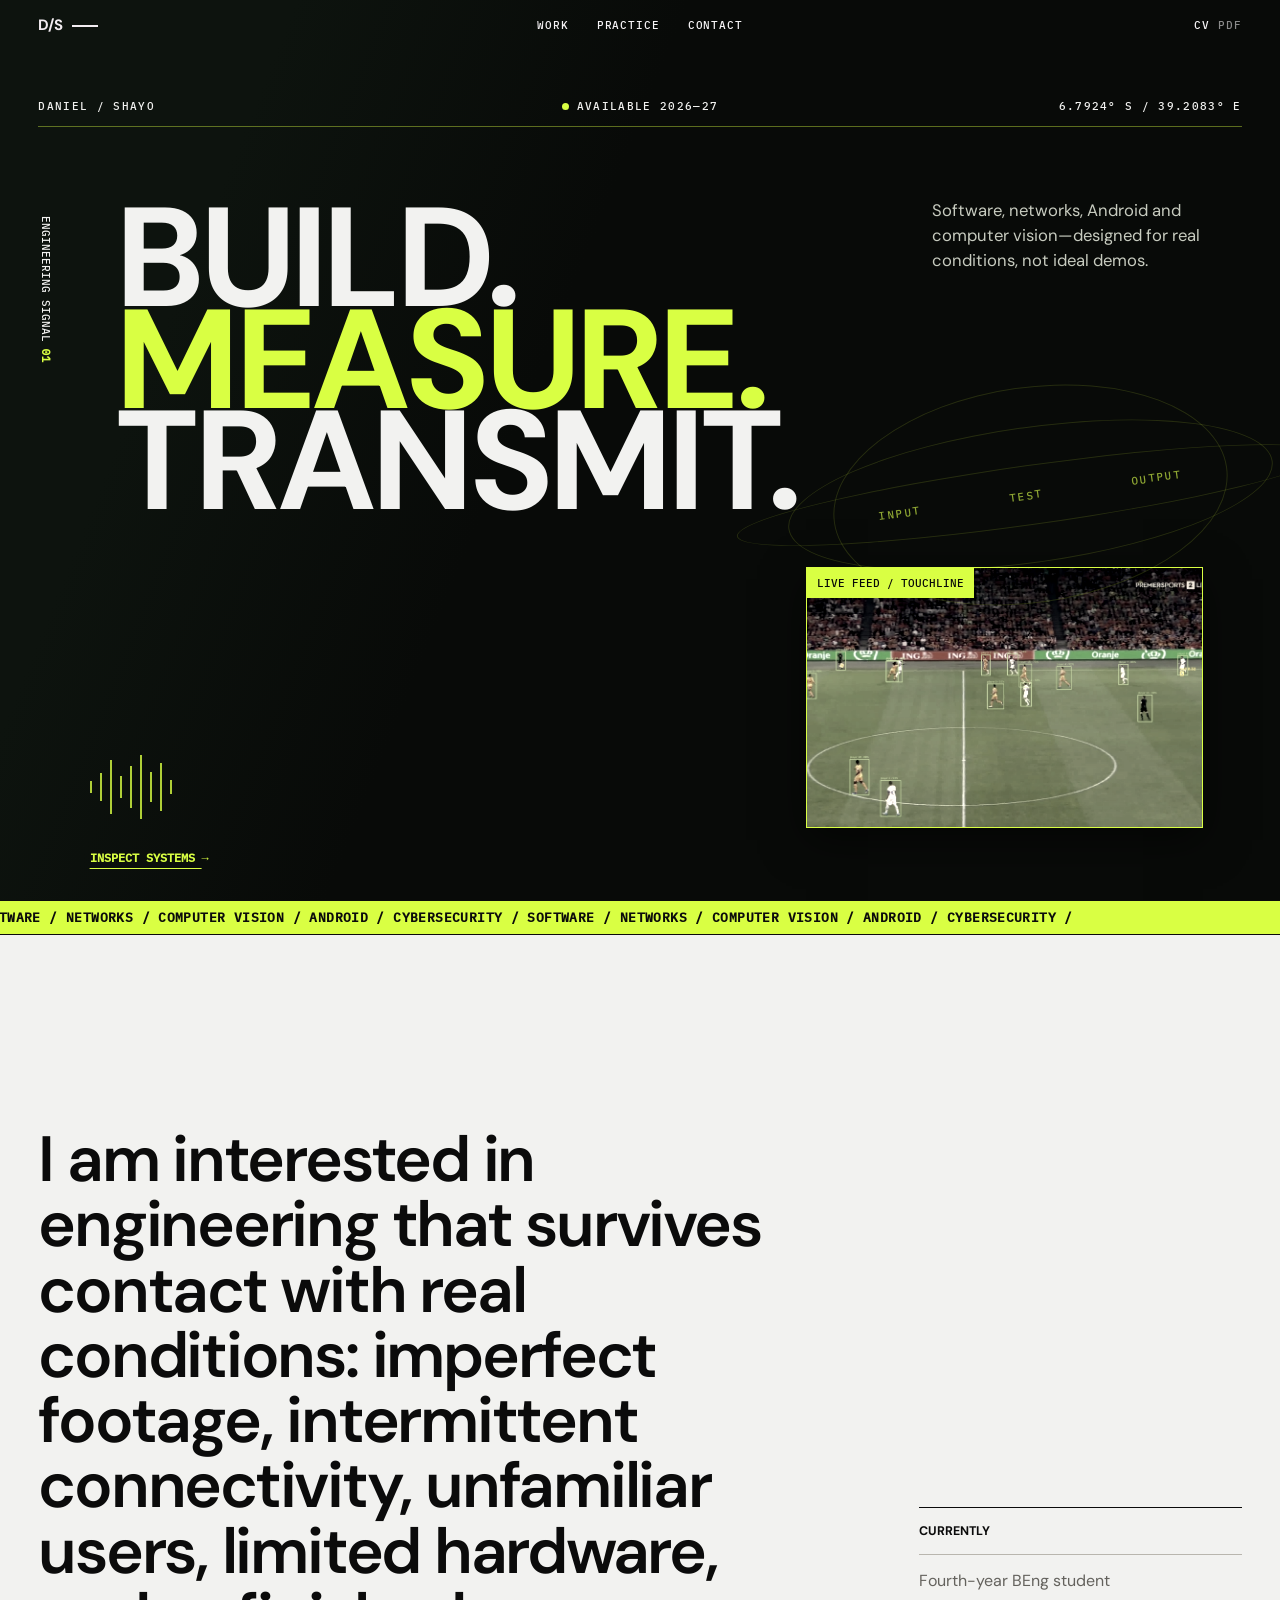
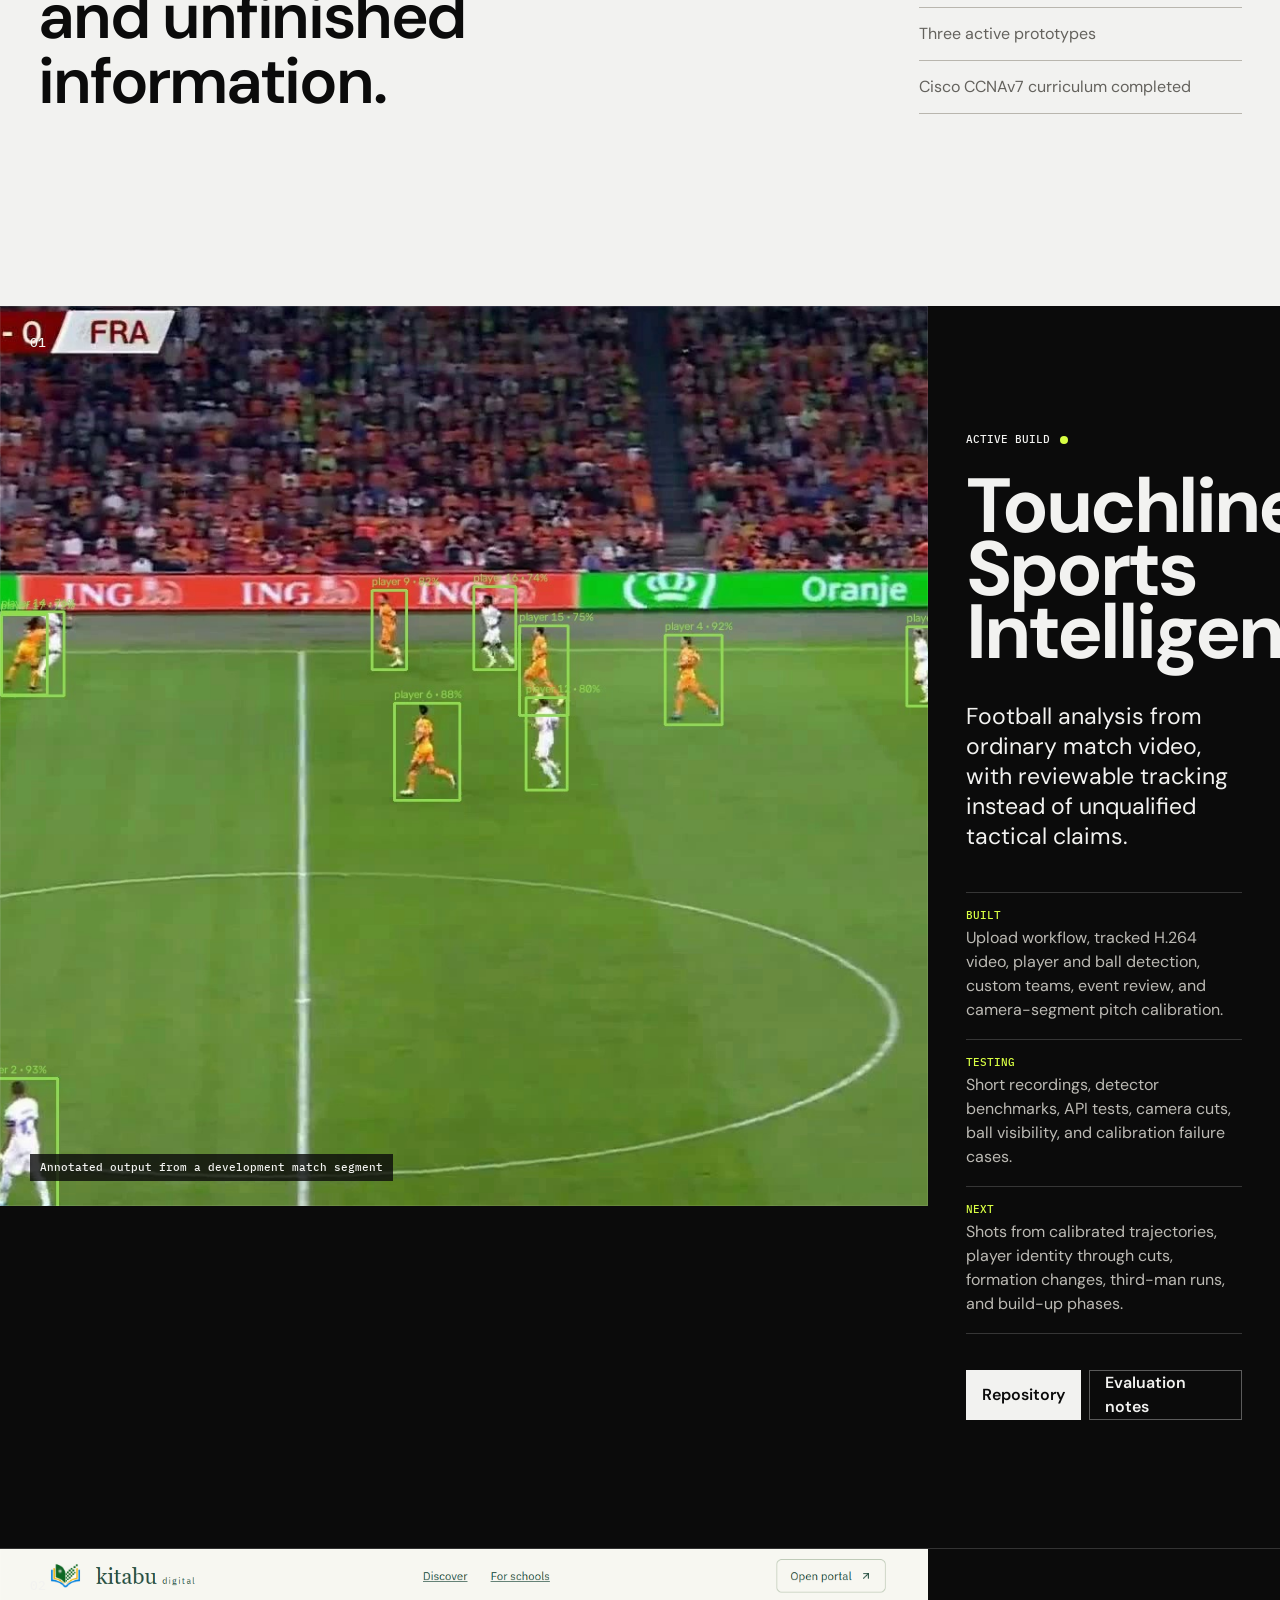
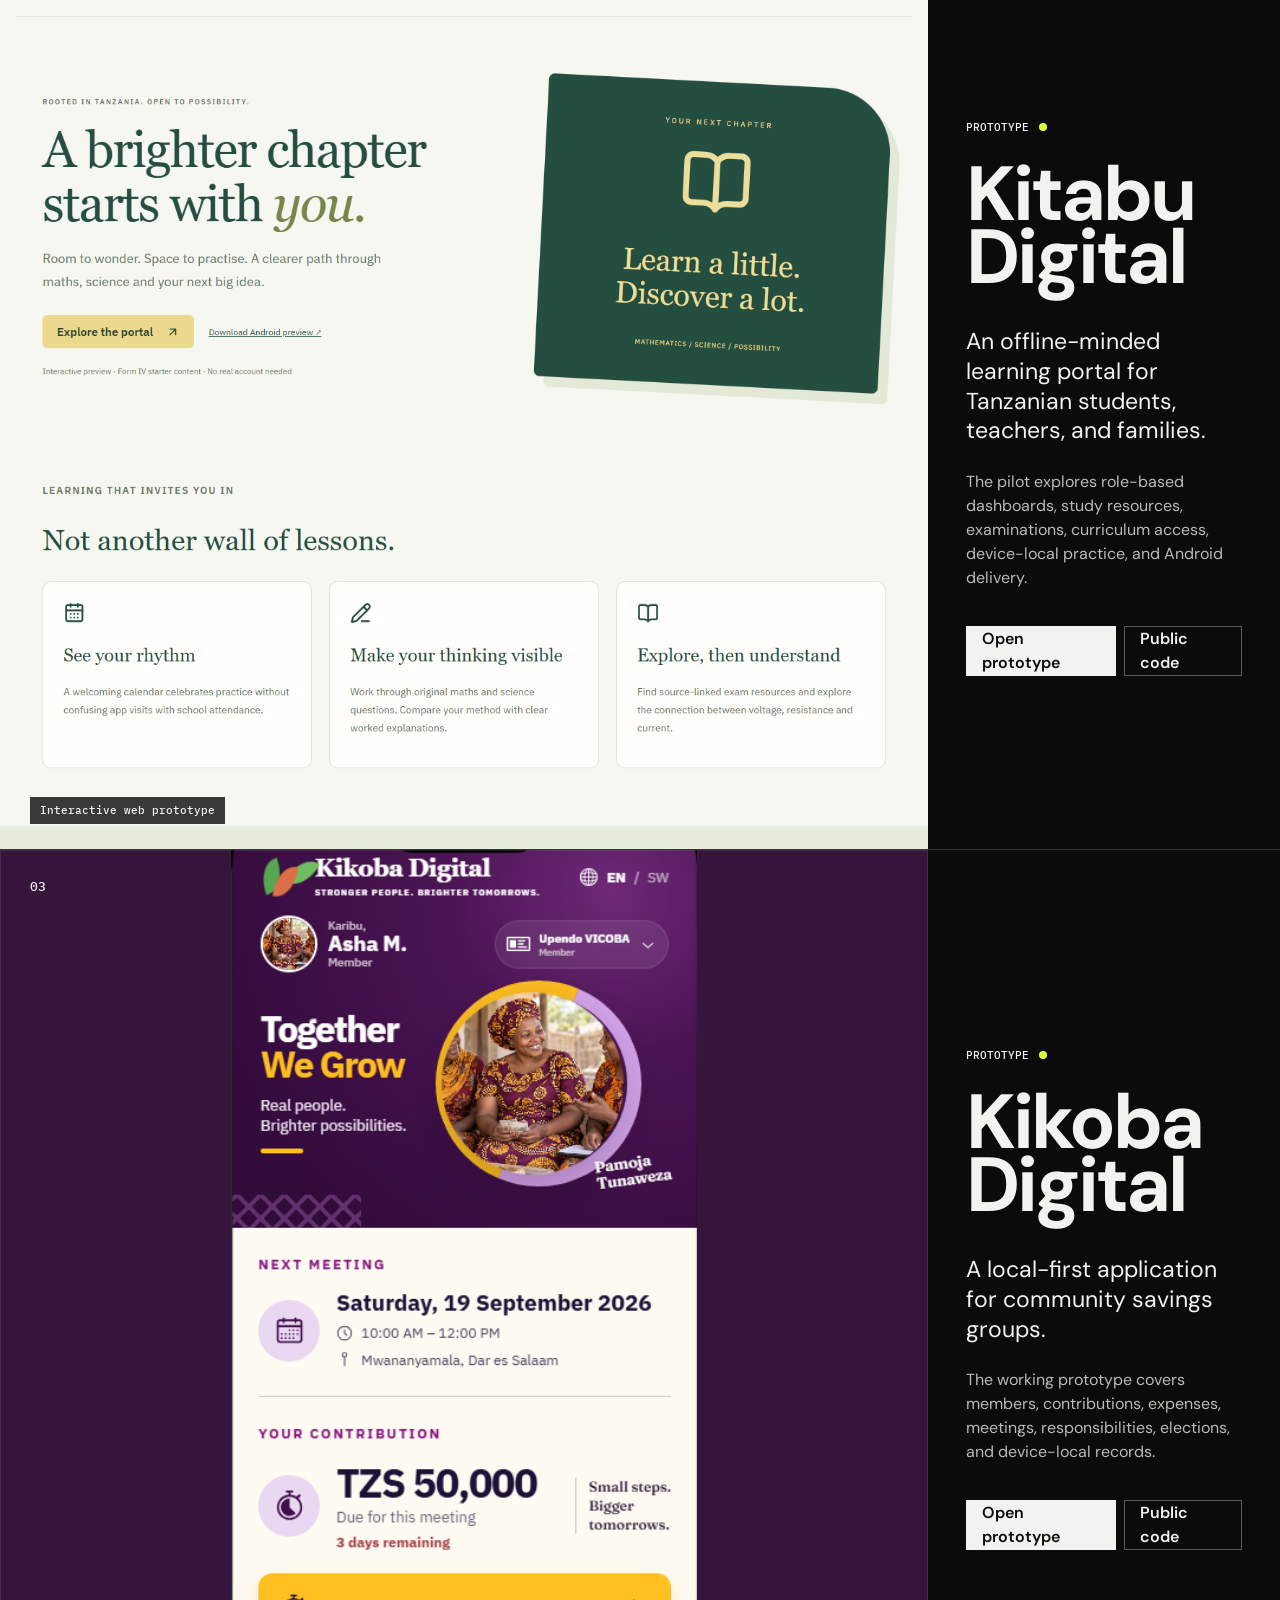
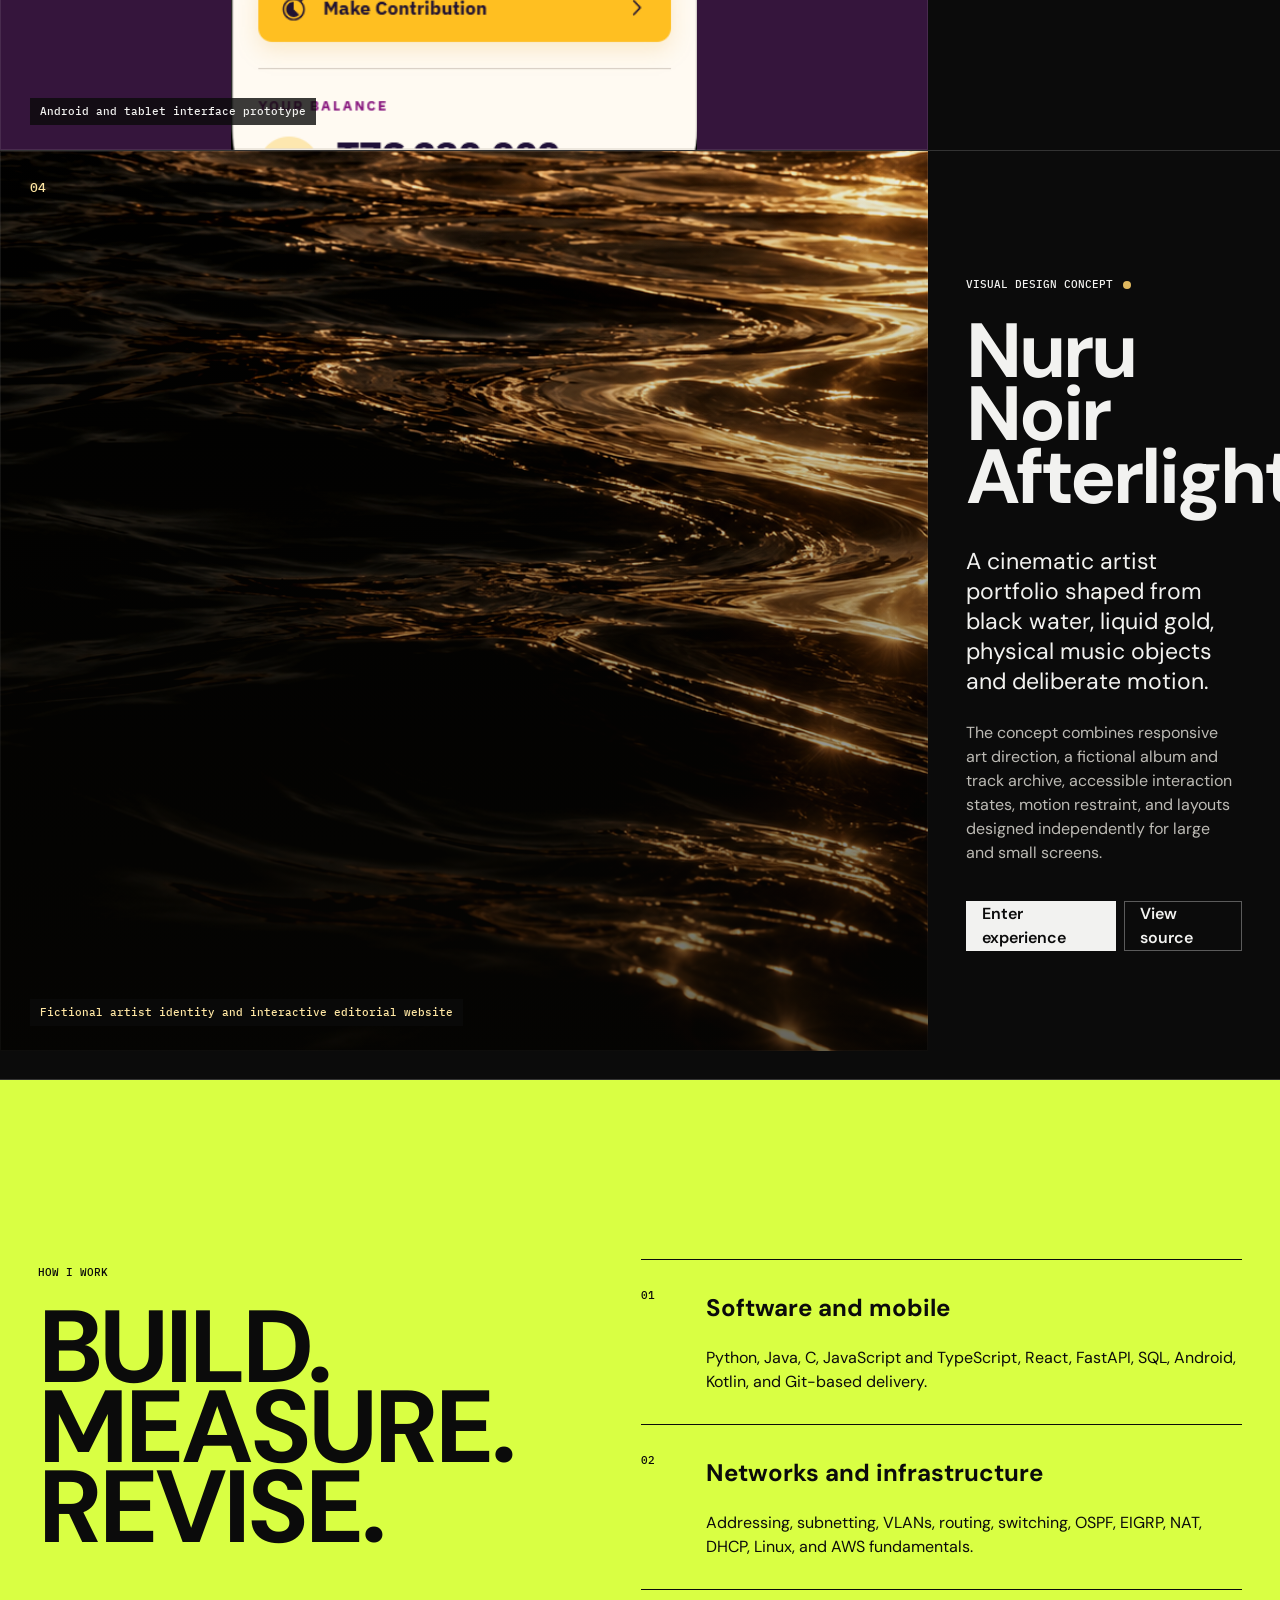
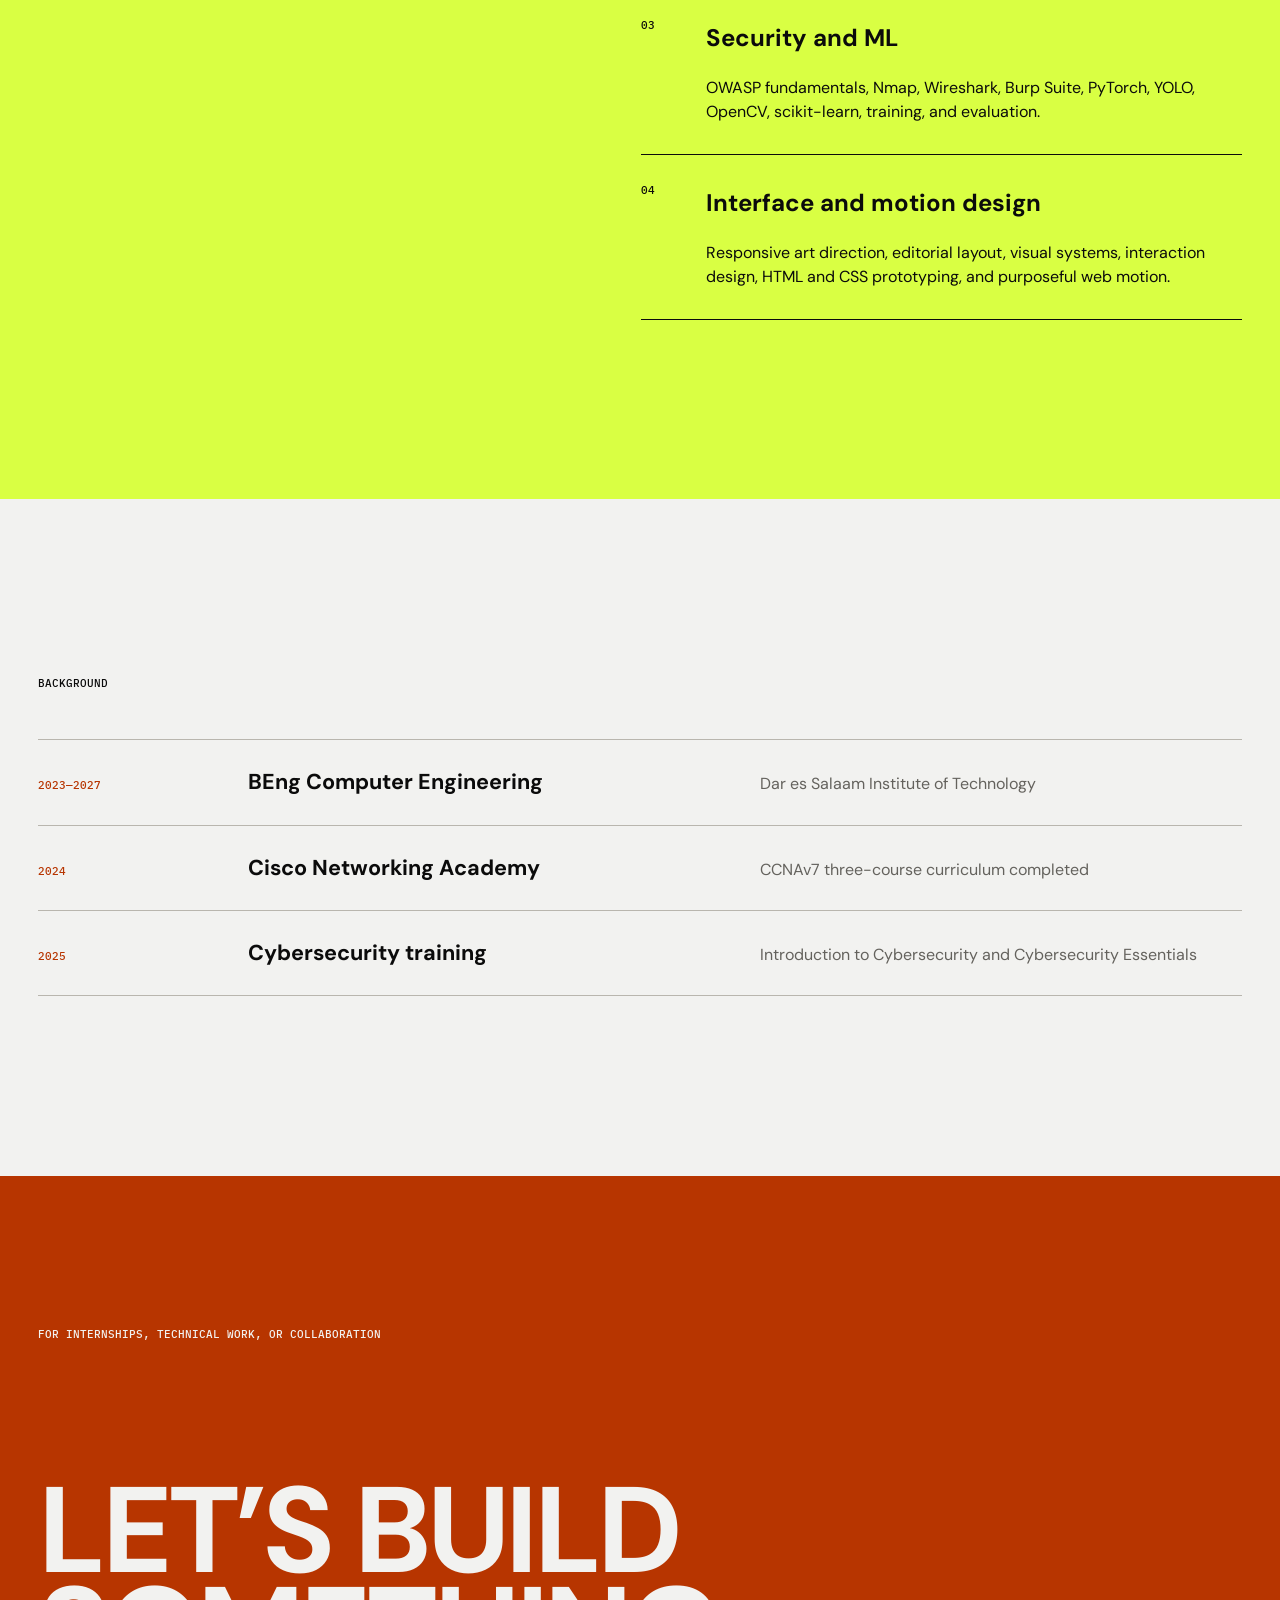
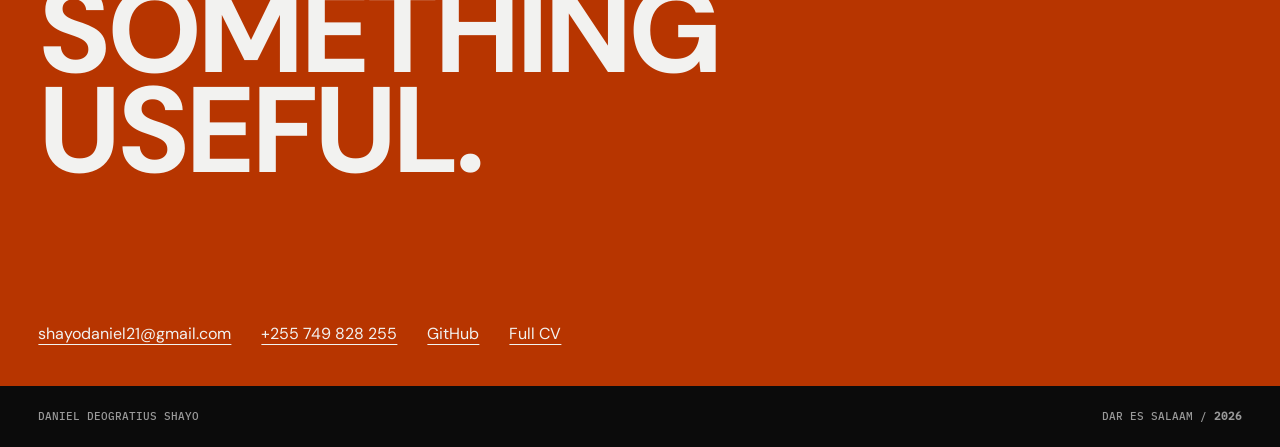
==== commit 77593de8: "Add Nuru Noir artist experience and portfolio showcase" ====
--- a/index.html
+++ b/index.html
@@ -1,13 +1,16 @@
-<!doctype html><html lang="en"><head><meta charset="utf-8"><meta name="viewport" content="width=device-width,initial-scale=1"><meta name="description" content="Engineering portfolio of Daniel Deogratius Shayo — software, networks, Android, and computer vision built in Dar es Salaam."><meta name="theme-color" content="#f2f2f0"><meta property="og:title" content="Daniel Shayo — Computer Engineer"><meta property="og:image" content="https://dannieldeogratias.github.io/assets/touchline-tracking.jpg"><title>Daniel Shayo — Computer Engineer</title><link rel="icon" href="data:image/svg+xml,%3Csvg xmlns='http://www.w3.org/2000/svg' viewBox='0 0 32 32'%3E%3Crect width='32' height='32' fill='%230b0b0b'/%3E%3Ctext x='4' y='22' fill='%23f1efe8' font-family='Arial' font-weight='700' font-size='16'%3EDS%3C/text%3E%3C/svg%3E"><link rel="stylesheet" href="styles.css"></head>
+<!doctype html><html lang="en"><head><meta charset="utf-8"><meta name="viewport" content="width=device-width,initial-scale=1"><meta name="description" content="Engineering and interface design portfolio of Daniel Deogratius Shayo, built in Dar es Salaam."><meta name="theme-color" content="#080a08"><meta property="og:title" content="Daniel Shayo — Computer Engineer and Interface Designer"><meta property="og:image" content="https://dannieldeogratias.github.io/assets/touchline-tracking.jpg"><title>Daniel Shayo — Engineer and Interface Designer</title><link rel="icon" href="data:image/svg+xml,%3Csvg xmlns='http://www.w3.org/2000/svg' viewBox='0 0 32 32'%3E%3Crect width='32' height='32' fill='%230b0b0b'/%3E%3Ctext x='4' y='22' fill='%23f1efe8' font-family='Arial' font-weight='700' font-size='16'%3EDS%3C/text%3E%3C/svg%3E"><link rel="stylesheet" href="styles.css?v=20261011-afterlight"></head>
 <body><a class="skip" href="#projects">Skip to projects</a><div class="progress" aria-hidden="true"></div>
 <header><a class="mark" href="#top" aria-label="Daniel Shayo home">D/S</a><nav aria-label="Primary"><a href="#projects">Work</a><a href="#practice">Practice</a><a href="#contact">Contact</a></nav><a class="cv-link" href="assets/Daniel-Shayo-CV.pdf" download>CV <span>PDF</span></a></header>
 <main id="top">
-  <section class="hero">
-    <div class="hero-meta"><p>Computer Engineering<br>Dar es Salaam, Tanzania</p><p class="available"><i></i> Internship availability<br>2026 / 2027</p></div>
-    <h1><span class="line"><b>ENGINEERING</b></span><span class="line offset"><b>IN MOTION</b></span></h1>
-    <p class="hero-intro">I build and test software, networks, Android products, and computer-vision systems—then document what works and what still needs work.</p>
-    <a class="hero-window" href="https://github.com/dannieldeogratias/touchline-sports-intelligence" aria-label="Open Touchline project repository"><img src="assets/touchline-tracking.jpg" alt="Touchline tracking players in football match footage"><span>Current experiment / Touchline</span></a>
-    <div class="scroll-cue" aria-hidden="true"><span></span>Scroll to inspect</div>
+  <section class="concept-hero signal-hero">
+    <div class="signal-top"><span>DANIEL / SHAYO</span><span class="live-dot">AVAILABLE 2026—27</span><span>6.7924° S / 39.2083° E</span></div>
+    <div class="signal-index">ENGINEERING SIGNAL <b>01</b></div>
+    <h1>BUILD.<br><span>MEASURE.</span><br>TRANSMIT.</h1><div class="type-scan" aria-hidden="true"></div>
+    <p class="concept-intro">Software, networks, Android and computer vision—designed for real conditions, not ideal demos.</p>
+    <a class="concept-visual" href="https://github.com/dannieldeogratias/touchline-sports-intelligence"><img src="assets/touchline-tracking.jpg" alt="Touchline football tracking experiment"><span>LIVE FEED / TOUCHLINE</span></a>
+    <div class="signal-wave" aria-hidden="true"><i></i><i></i><i></i><i></i><i></i><i></i><i></i><i></i><i></i></div>
+    <div class="signal-field" aria-hidden="true"><span>INPUT</span><span>TEST</span><span>OUTPUT</span></div>
+    <a class="concept-cta" href="#projects">Inspect systems <b>→</b></a>
   </section>
 
   <div class="ticker" aria-hidden="true"><div>SOFTWARE / NETWORKS / COMPUTER VISION / ANDROID / CYBERSECURITY / SOFTWARE / NETWORKS / COMPUTER VISION / ANDROID / CYBERSECURITY /</div></div>
@@ -18,12 +21,13 @@
     <article class="project project-touchline" data-project="01"><div class="project-stage"><img src="assets/touchline-tracking.jpg" alt="Touchline annotated football footage with player detections"><div class="stage-number">01</div><div class="stage-caption">Annotated output from a development match segment</div></div><div class="project-copy"><p class="project-state">Active build <i></i></p><h2>Touchline<br>Sports Intelligence</h2><p class="lead">Football analysis from ordinary match video, with reviewable tracking instead of unqualified tactical claims.</p><dl><div><dt>Built</dt><dd>Upload workflow, tracked H.264 video, player and ball detection, custom teams, event review, and camera-segment pitch calibration.</dd></div><div><dt>Testing</dt><dd>Short recordings, detector benchmarks, API tests, camera cuts, ball visibility, and calibration failure cases.</dd></div><div><dt>Next</dt><dd>Shots from calibrated trajectories, player identity through cuts, formation changes, third-man runs, and build-up phases.</dd></div></dl><div class="project-links"><a href="https://github.com/dannieldeogratias/touchline-sports-intelligence">Repository</a><a href="https://github.com/dannieldeogratias/touchline-sports-intelligence/blob/main/docs/VISION_BASELINE.md">Evaluation notes</a></div></div></article>
     <article class="project project-kitabu" data-project="02"><div class="project-stage"><img src="assets/kitabu-preview.png" alt="Kitabu Digital learning portal"><div class="stage-number">02</div><div class="stage-caption">Interactive web prototype</div></div><div class="project-copy"><p class="project-state">Prototype <i></i></p><h2>Kitabu<br>Digital</h2><p class="lead">An offline-minded learning portal for Tanzanian students, teachers, and families.</p><p>The pilot explores role-based dashboards, study resources, examinations, curriculum access, device-local practice, and Android delivery.</p><div class="project-links"><a href="https://dannieldeogratias.github.io/kitabu-digital-demo/">Open prototype</a><a href="https://github.com/dannieldeogratias/kitabu-digital-demo">Public code</a></div></div></article>
     <article class="project project-kikoba" data-project="03"><div class="project-stage"><img src="assets/kikoba-preview.png" alt="Kikoba Digital community savings application"><div class="stage-number">03</div><div class="stage-caption">Android and tablet interface prototype</div></div><div class="project-copy"><p class="project-state">Prototype <i></i></p><h2>Kikoba<br>Digital</h2><p class="lead">A local-first application for community savings groups.</p><p>The working prototype covers members, contributions, expenses, meetings, responsibilities, elections, and device-local records.</p><div class="project-links"><a href="https://dannieldeogratias.github.io/kikoba-digital-demo/">Open prototype</a><a href="https://github.com/dannieldeogratias/kikoba-digital-demo">Public code</a></div></div></article>
+    <article class="project project-afterlight" data-project="04"><div class="project-stage"><img src="artist-concept/assets/liquid-gold-water.png" alt="Liquid gold reflections on black water for the Nuru Noir artist concept"><div class="stage-number">04</div><div class="stage-caption">Fictional artist identity and interactive editorial website</div></div><div class="project-copy"><p class="project-state">Visual design concept <i></i></p><h2>Nuru Noir<br>Afterlight</h2><p class="lead">A cinematic artist portfolio shaped from black water, liquid gold, physical music objects and deliberate motion.</p><p>The concept combines responsive art direction, a fictional album and track archive, accessible interaction states, motion restraint, and layouts designed independently for large and small screens.</p><div class="project-links"><a href="artist-concept/">Enter experience</a><a href="https://github.com/dannieldeogratias/dannieldeogratias.github.io">View source</a></div></div></article>
   </section>
 
-  <section class="practice" id="practice"><div class="practice-title"><span>How I work</span><h2>BUILD.<br>MEASURE.<br>REVISE.</h2></div><div class="practice-list"><article><span>01</span><h3>Software and mobile</h3><p>Python, Java, C, JavaScript and TypeScript, React, FastAPI, SQL, Android, Kotlin, and Git-based delivery.</p></article><article><span>02</span><h3>Networks and infrastructure</h3><p>Addressing, subnetting, VLANs, routing, switching, OSPF, EIGRP, NAT, DHCP, Linux, and AWS fundamentals.</p></article><article><span>03</span><h3>Security and ML</h3><p>OWASP fundamentals, Nmap, Wireshark, Burp Suite, PyTorch, YOLO, OpenCV, scikit-learn, training, and evaluation.</p></article></div></section>
+  <section class="practice" id="practice"><div class="practice-title"><span>How I work</span><h2>BUILD.<br>MEASURE.<br>REVISE.</h2></div><div class="practice-list"><article><span>01</span><h3>Software and mobile</h3><p>Python, Java, C, JavaScript and TypeScript, React, FastAPI, SQL, Android, Kotlin, and Git-based delivery.</p></article><article><span>02</span><h3>Networks and infrastructure</h3><p>Addressing, subnetting, VLANs, routing, switching, OSPF, EIGRP, NAT, DHCP, Linux, and AWS fundamentals.</p></article><article><span>03</span><h3>Security and ML</h3><p>OWASP fundamentals, Nmap, Wireshark, Burp Suite, PyTorch, YOLO, OpenCV, scikit-learn, training, and evaluation.</p></article><article><span>04</span><h3>Interface and motion design</h3><p>Responsive art direction, editorial layout, visual systems, interaction design, HTML and CSS prototyping, and purposeful web motion.</p></article></div></section>
 
   <section class="background"><p>Background</p><div class="background-row"><time>2023—2027</time><h3>BEng Computer Engineering</h3><span>Dar es Salaam Institute of Technology</span></div><div class="background-row"><time>2024</time><h3>Cisco Networking Academy</h3><span>CCNAv7 three-course curriculum completed</span></div><div class="background-row"><time>2025</time><h3>Cybersecurity training</h3><span>Introduction to Cybersecurity and Cybersecurity Essentials</span></div></section>
 
   <section class="contact" id="contact"><p>For internships, technical work, or collaboration</p><a href="mailto:shayodaniel21@gmail.com">LET’S BUILD<br>SOMETHING USEFUL.</a><div><a href="mailto:shayodaniel21@gmail.com">shayodaniel21@gmail.com</a><a href="tel:+255749828255">+255 749 828 255</a><a href="https://github.com/dannieldeogratias">GitHub</a><a href="assets/Daniel-Shayo-CV.pdf">Full CV</a></div></section>
 </main><footer><span>Daniel Deogratius Shayo</span><span>Dar es Salaam / <b id="year">2026</b></span></footer>
-<script src="assets/vendor/gsap.min.js"></script><script src="assets/vendor/ScrollTrigger.min.js"></script><script src="assets/vendor/lenis.min.js"></script><script src="script.js"></script></body></html>
+<script src="assets/vendor/gsap.min.js"></script><script src="assets/vendor/ScrollTrigger.min.js"></script><script src="assets/vendor/lenis.min.js"></script><script src="script.js?v=20261011-afterlight"></script></body></html>
--- a/styles.css
+++ b/styles.css
@@ -1,5 +1,5 @@
 @font-face{font-family:DM;src:url(assets/fonts/dm-sans-400.woff2) format('woff2');font-weight:400;font-display:swap}@font-face{font-family:DM;src:url(assets/fonts/dm-sans-600.woff2) format('woff2');font-weight:600;font-display:swap}@font-face{font-family:DM;src:url(assets/fonts/dm-sans-700.woff2) format('woff2');font-weight:700;font-display:swap}@font-face{font-family:Mono;src:url(assets/fonts/ibm-plex-mono-500.woff2) format('woff2');font-weight:500;font-display:swap}
-:root{--paper:#f2f2f0;--ink:#0b0b0b;--muted:#64625d;--line:#b9b6ae;--hot:#e44700;--acid:#d9ff43;--pad:clamp(20px,3vw,48px)}*{box-sizing:border-box}html{scroll-behavior:auto;overflow-x:hidden}body{margin:0;background:var(--paper);color:var(--ink);font:400 16px/1.5 DM,sans-serif;overflow-x:hidden}a{color:inherit}img{display:block;width:100%}::selection{background:var(--hot);color:#fff}:focus-visible{outline:3px solid var(--hot);outline-offset:5px}.skip{position:fixed;z-index:100;top:0;left:20px;transform:translateY(-120%);padding:12px 16px;background:var(--ink);color:#fff}.skip:focus{top:12px;transform:none}.progress{position:fixed;z-index:90;top:0;left:0;width:0;height:4px;background:var(--hot)}
+:root{--paper:#f2f2f0;--ink:#0b0b0b;--muted:#64625d;--line:#b9b6ae;--hot:#b73500;--acid:#d9ff43;--pad:clamp(20px,3vw,48px)}*{box-sizing:border-box}html{scroll-behavior:auto;overflow-x:hidden}body{margin:0;background:var(--paper);color:var(--ink);font:400 16px/1.5 DM,sans-serif;overflow-x:hidden}a{color:inherit}img{display:block;width:100%}::selection{background:var(--hot);color:#fff}:focus-visible{outline:3px solid var(--hot);outline-offset:5px}.skip{position:fixed;z-index:100;top:0;left:20px;transform:translateY(-120%);padding:12px 16px;background:var(--ink);color:#fff}.skip:focus{top:12px;transform:none}.progress{position:fixed;z-index:90;top:0;left:0;width:0;height:4px;background:var(--hot)}
 header{position:fixed;z-index:50;top:18px;left:var(--pad);right:var(--pad);display:grid;grid-template-columns:1fr auto 1fr;align-items:center;mix-blend-mode:difference;color:#fff;pointer-events:none}header a{pointer-events:auto;text-decoration:none}.mark{font:700 15px/1 DM,sans-serif}.mark::after{content:'';display:inline-block;width:26px;height:2px;margin-left:9px;background:currentColor;vertical-align:middle}nav{display:flex;gap:28px}nav a,.cv-link{font:500 11px/1 Mono,monospace;text-transform:uppercase;letter-spacing:.08em}.cv-link{justify-self:end}.cv-link span{opacity:.55}
 .hero{position:relative;min-height:100svh;overflow:hidden;padding:clamp(100px,12vh,150px) var(--pad) 42px}.hero-meta{display:flex;justify-content:space-between;width:min(620px,45vw);font:500 11px/1.5 Mono,monospace;text-transform:uppercase}.hero-meta p{margin:0}.available{display:flex;gap:10px}.available i,.project-state i{width:8px;height:8px;margin-top:4px;border-radius:50%;background:var(--hot)}h1{position:relative;z-index:2;margin:clamp(80px,13vh,150px) 0 0;font-size:clamp(4.5rem,12.2vw,11rem);font-weight:700;line-height:.76;letter-spacing:-.04em}.line{display:block;overflow:hidden}.line b{display:block}.line.offset{padding-left:11vw;color:var(--hot)}.hero-intro{position:absolute;z-index:3;right:var(--pad);top:clamp(100px,13vh,160px);width:min(320px,27vw);margin:0;font-size:clamp(1rem,1.4vw,1.25rem)}.hero-window{position:absolute;right:12vw;bottom:6vh;z-index:1;width:min(460px,36vw);height:min(310px,29vh);overflow:hidden;background:#090909;color:#fff;text-decoration:none;clip-path:inset(0 0 0 0)}.hero-window img{height:100%;object-fit:cover}.hero-window span{position:absolute;left:12px;bottom:10px;padding:7px 9px;background:#0b0b0bcc;font:500 11px/1 Mono,monospace}.scroll-cue{position:absolute;bottom:38px;left:var(--pad);display:flex;align-items:center;gap:12px;font:500 11px/1 Mono,monospace;text-transform:uppercase}.scroll-cue span{display:block;width:48px;height:1px;background:var(--ink)}
 .ticker{overflow:hidden;border-block:1px solid var(--ink);background:var(--acid);padding:10px 0;white-space:nowrap}.ticker div{width:max-content;padding-inline:12px;font:600 13px/1 Mono,monospace;letter-spacing:.03em}
@@ -7,7 +7,32 @@
 .projects{background:var(--ink);color:var(--paper)}.project{display:grid;grid-template-columns:minmax(0,1.45fr) minmax(330px,.55fr);min-height:100svh;border-bottom:1px solid #333}.project-stage{position:sticky;top:0;height:100svh;overflow:hidden;background:#171717}.project-stage::after{content:'';position:absolute;inset:0;box-shadow:inset 0 0 0 1px #ffffff18;pointer-events:none}.project-stage img{height:100%;object-fit:cover;transform:scale(1.06)}.project-kitabu .project-stage img{object-position:top}.project-kikoba .project-stage{background:#35153c}.project-kikoba .project-stage img{object-fit:contain}.stage-number{position:absolute;top:30px;left:30px;font:500 13px/1 Mono,monospace}.stage-caption{position:absolute;bottom:25px;left:30px;padding:8px 10px;background:#0b0b0bcc;font:500 11px/1 Mono,monospace}.project-copy{align-self:center;padding:clamp(80px,10vw,150px) var(--pad)}.project-state{display:flex;gap:10px;align-items:center;margin:0 0 30px;font:500 11px/1 Mono,monospace;text-transform:uppercase}.project-state i{margin:0;background:var(--acid)}.project h2{margin:0;font-size:clamp(3.4rem,6vw,7rem);line-height:.82;letter-spacing:-.04em}.project .lead{margin:38px 0 0;font-size:clamp(1.2rem,1.8vw,1.65rem);line-height:1.3}.project-copy>p:not(.project-state):not(.lead){margin:24px 0;color:#bcbab4}.project dl{margin:40px 0 0}.project dl>div{padding:17px 0;border-top:1px solid #363636}.project dl>div:last-child{border-bottom:1px solid #363636}.project dt{margin-bottom:5px;color:var(--acid);font:500 11px/1 Mono,monospace;text-transform:uppercase}.project dd{margin:0;color:#bcbab4}.project-links{display:flex;gap:8px;margin-top:36px}.project-links a{min-height:46px;display:inline-flex;align-items:center;padding:0 15px;border:1px solid #5b5b5b;font-weight:600;text-decoration:none}.project-links a:first-child{background:var(--paper);color:var(--ink);border-color:var(--paper)}.project-links a:hover{background:var(--hot);border-color:var(--hot);color:#fff}
 .practice{display:grid;grid-template-columns:.8fr 1.2fr;gap:10vw;padding:clamp(110px,14vw,200px) var(--pad);background:var(--acid)}.practice-title{position:sticky;top:110px;align-self:start}.practice-title>span,.background>p,.contact>p{font:500 11px/1 Mono,monospace;text-transform:uppercase}.practice h2{margin:25px 0 0;font-size:clamp(4rem,8vw,9rem);line-height:.78;letter-spacing:-.04em}.practice-list article{display:grid;grid-template-columns:45px 1fr;gap:20px;padding:30px 0;border-top:1px solid var(--ink)}.practice-list article:last-child{border-bottom:1px solid var(--ink)}.practice-list span{font:500 11px/1 Mono,monospace}.practice-list h3{margin:0;font-size:1.5rem}.practice-list p{grid-column:2;max-width:55ch;margin:0}
 .background{padding:clamp(100px,14vw,200px) var(--pad)}.background>p{margin:0 0 50px}.background-row{display:grid;grid-template-columns:180px 1fr 1fr;gap:30px;align-items:baseline;padding:26px 0;border-top:1px solid var(--line)}.background-row:last-child{border-bottom:1px solid var(--line)}.background time{font:500 11px/1 Mono,monospace;color:var(--hot)}.background h3{margin:0;font-size:1.35rem}.background-row span{color:var(--muted)}
-.contact{min-height:90svh;display:flex;flex-direction:column;justify-content:space-between;padding:clamp(100px,12vw,170px) var(--pad) 40px;background:var(--hot);color:var(--ink)}.contact>p{margin:0}.contact>a{max-width:12ch;margin:50px 0;color:var(--ink);font-size:clamp(3.7rem,9.5vw,10rem);font-weight:700;line-height:.82;letter-spacing:-.04em;text-decoration:none}.contact>a:hover{color:#fff}.contact>div{display:flex;flex-wrap:wrap;gap:10px 30px}.contact>div a{color:var(--ink);text-underline-offset:5px}footer{display:flex;justify-content:space-between;padding:25px var(--pad);background:var(--ink);color:#999;font:500 11px/1 Mono,monospace;text-transform:uppercase}
+.contact{min-height:90svh;display:flex;flex-direction:column;justify-content:space-between;padding:clamp(100px,12vw,170px) var(--pad) 40px;background:var(--hot);color:var(--paper)}.contact>p{margin:0}.contact>a{max-width:12ch;margin:50px 0;color:var(--paper);font-size:clamp(3.7rem,9.5vw,10rem);font-weight:700;line-height:.82;letter-spacing:-.04em;text-decoration:none}.contact>a:hover{color:var(--acid)}.contact>div{display:flex;flex-wrap:wrap;gap:10px 30px}.contact>div a{color:var(--paper);text-underline-offset:5px}footer{display:flex;justify-content:space-between;padding:25px var(--pad);background:var(--ink);color:#999;font:500 11px/1 Mono,monospace;text-transform:uppercase}
 @media(max-width:900px){header{grid-template-columns:1fr auto}header nav{display:none}.hero-meta{width:60vw}.hero-intro{width:32vw}.statement,.practice{grid-template-columns:1fr}.statement aside{margin-top:50px}.practice-title{position:static}.project{grid-template-columns:1fr}.project-stage{position:relative;height:68svh}.project-copy{padding-block:80px}.background-row{grid-template-columns:120px 1fr}.background-row span{grid-column:2}}
 @media(max-width:600px){header{top:15px}.hero{min-height:980px;padding-top:90px}.hero-meta{width:100%;padding-right:60px}.hero-meta p:first-child{display:none}h1{margin-top:110px;font-size:clamp(3.6rem,16.5vw,4.1rem);line-height:.82}.line.offset{padding-left:0}.hero-intro{top:440px;left:var(--pad);right:auto;width:calc(100% - var(--pad)*2);font-size:1rem}.hero-window{right:0;bottom:80px;width:88vw;height:300px}.statement>p{font-size:2.35rem}.project-stage{height:55svh}.project-copy{padding:70px var(--pad)}.project h2{font-size:3.7rem}.project-links{display:grid}.project-links a{justify-content:center}.practice h2{font-size:4rem}.background-row{grid-template-columns:1fr;gap:8px}.background-row span{grid-column:auto}.contact{min-height:80svh}.contact>a{font-size:3.5rem}.contact>div{display:grid}footer{display:grid;gap:8px}}
 @media(prefers-reduced-motion:reduce){html{scroll-behavior:auto}.project-stage img{transform:none!important}.ticker div{transform:none!important}}@media(prefers-contrast:more){:root{--muted:#383733;--line:#77736a}}
+
+/* Selected direction: Signal Laboratory */
+@keyframes signal-type-build{0%,28%{color:transparent;-webkit-text-stroke:1px var(--scan-color)}58%{color:transparent;-webkit-text-stroke:1px var(--scan-color)}100%{color:var(--scan-color);-webkit-text-stroke:0 transparent}}
+@keyframes signal-scan-pass{0%{opacity:0;transform:translate3d(0,-2vh,0)}12%{opacity:1}68%{opacity:.9}100%{opacity:0;transform:translate3d(0,42vh,0)}}
+.signal-hero{--signal:#d9ff43;--scan-color:#f2f2f0;position:relative;min-height:100svh;overflow:hidden;padding:clamp(92px,11vh,130px) var(--pad) 42px;background:#080a08;color:#f2f2f0}
+.signal-hero::before{content:"";position:absolute;inset:0;background:linear-gradient(112deg,#0d130e 0 18%,transparent 42%);pointer-events:none}
+.signal-top{position:relative;z-index:2;display:grid;grid-template-columns:1fr auto 1fr;padding-bottom:13px;border-bottom:1px solid #d9ff4366;font:500 11px/1.3 Mono,monospace;letter-spacing:.12em}.signal-top span:last-child{text-align:right}.live-dot::before{content:"";display:inline-block;width:7px;height:7px;margin-right:8px;border-radius:50%;background:var(--signal)}
+.signal-index{position:absolute;z-index:2;top:24%;left:var(--pad);font:500 11px/1.3 Mono,monospace;writing-mode:vertical-rl}.signal-index b{color:var(--signal)}
+.signal-hero h1{position:relative;z-index:2;margin:clamp(55px,9vh,105px) 0 0 6vw;font-size:clamp(4.8rem,11vw,10.5rem);line-height:.72;letter-spacing:-.04em}.signal-hero h1 span{--scan-color:var(--signal);color:transparent;-webkit-text-stroke:2px var(--signal)}
+.signal-hero .concept-intro{position:absolute;z-index:2;right:var(--pad);top:22%;width:min(310px,25vw);margin:0;color:#c7cbbf;font-size:clamp(1rem,1.3vw,1.18rem)}
+.signal-hero .concept-visual{position:absolute;right:6vw;bottom:8vh;width:min(410px,31vw);height:29vh;overflow:hidden;border:1px solid var(--signal);color:#080a08;text-decoration:none;box-shadow:0 12px 40px #0008}
+.signal-hero .concept-visual img{height:100%;object-fit:cover;filter:saturate(.3) contrast(1.25) sepia(.2);transition:transform 250ms cubic-bezier(.23,1,.32,1)}
+.signal-hero .concept-visual span{position:absolute;left:0;top:0;padding:8px 10px;background:var(--signal);font:500 11px/1.3 Mono,monospace}
+.signal-wave{position:absolute;left:7vw;right:31vw;bottom:9vh;height:64px;display:flex;align-items:center;gap:8px;opacity:.8}.signal-wave i{display:block;width:2px;height:18%;background:var(--signal)}.signal-wave i:nth-child(2){height:43%}.signal-wave i:nth-child(3){height:85%}.signal-wave i:nth-child(4){height:34%}.signal-wave i:nth-child(5){height:65%}.signal-wave i:nth-child(6){height:100%}.signal-wave i:nth-child(7){height:48%}.signal-wave i:nth-child(8){height:74%}.signal-wave i:nth-child(9){height:22%}
+.signal-field{position:absolute;z-index:1;right:4vw;top:43%;width:31vw;height:24vh;border:1px solid #d9ff4324;border-radius:50%;display:flex;justify-content:space-around;align-items:center;color:#8ea633;font:500 11px/1.3 Mono,monospace;letter-spacing:.14em;transform:rotate(-8deg)}.signal-field::before,.signal-field::after{content:"";position:absolute;border:1px solid #d9ff4324;border-radius:50%;inset:18% -12%}.signal-field::after{inset:36% -25%}
+.signal-hero .concept-cta{position:absolute;left:7vw;bottom:4vh;color:var(--signal);font:600 12px/1 Mono,monospace;text-transform:uppercase;text-underline-offset:6px}.signal-hero .concept-cta b{display:inline-block;transition:transform 180ms cubic-bezier(.23,1,.32,1)}
+.signal-hero .type-scan{position:absolute;z-index:6;left:5vw;right:36vw;top:27%;height:2px;opacity:0;color:var(--signal);background:linear-gradient(90deg,transparent,currentColor 12%,currentColor 82%,transparent);pointer-events:none}
+.signal-hero.is-scanning h1,.signal-hero.is-scanning h1 *{animation:signal-type-build 1.1s cubic-bezier(.23,1,.32,1) both}.signal-hero.is-scanning .type-scan{animation:signal-scan-pass .9s cubic-bezier(.23,1,.32,1) .06s both}
+.project-links a,.cv-link{transition:transform 180ms cubic-bezier(.23,1,.32,1)}
+@media(hover:hover) and (pointer:fine){.signal-hero .concept-visual:hover img{transform:scale(1.025)}.signal-hero .concept-cta:hover b{transform:translate3d(5px,0,0)}.project-links a:hover,.cv-link:hover{transform:translate3d(0,-2px,0)}}
+.signal-hero .concept-cta:active,.project-links a:active,.cv-link:active{transform:translate3d(0,1px,0) scale(.985)}
+@media(max-width:700px){.signal-hero{min-height:900px}.signal-top{grid-template-columns:1fr auto}.signal-top span:last-child{display:none}.signal-hero h1{font-size:clamp(3.5rem,15.5vw,5.6rem);margin-top:78px}.signal-hero .concept-intro{position:relative;top:auto;right:auto;width:auto;margin:28px 0 0 6vw}.signal-hero .concept-visual{right:5vw;bottom:92px;width:76vw;height:250px}.signal-wave{right:40vw;bottom:55px}.signal-field{display:none}.signal-hero .type-scan{left:8vw;right:8vw}}
+@media(prefers-reduced-motion:reduce){.signal-hero.is-scanning h1,.signal-hero.is-scanning h1 *{animation:signal-type-build .2s linear both}.signal-hero .type-scan{display:none}.signal-hero .concept-visual img,.signal-hero .concept-cta b,.project-links a,.cv-link{transition-duration:1ms}}
+
+.project-afterlight .project-stage{background:#080704}.project-afterlight .project-stage::before{content:"";position:absolute;z-index:1;inset:0;background:linear-gradient(180deg,rgba(8,7,4,.08),rgba(8,7,4,.62))}.project-afterlight .project-stage img{object-position:center;filter:saturate(.88) contrast(1.08)}.project-afterlight .stage-number,.project-afterlight .stage-caption{z-index:2;color:#ffe7a3}.project-afterlight .project-state i{background:#e0b85f}
